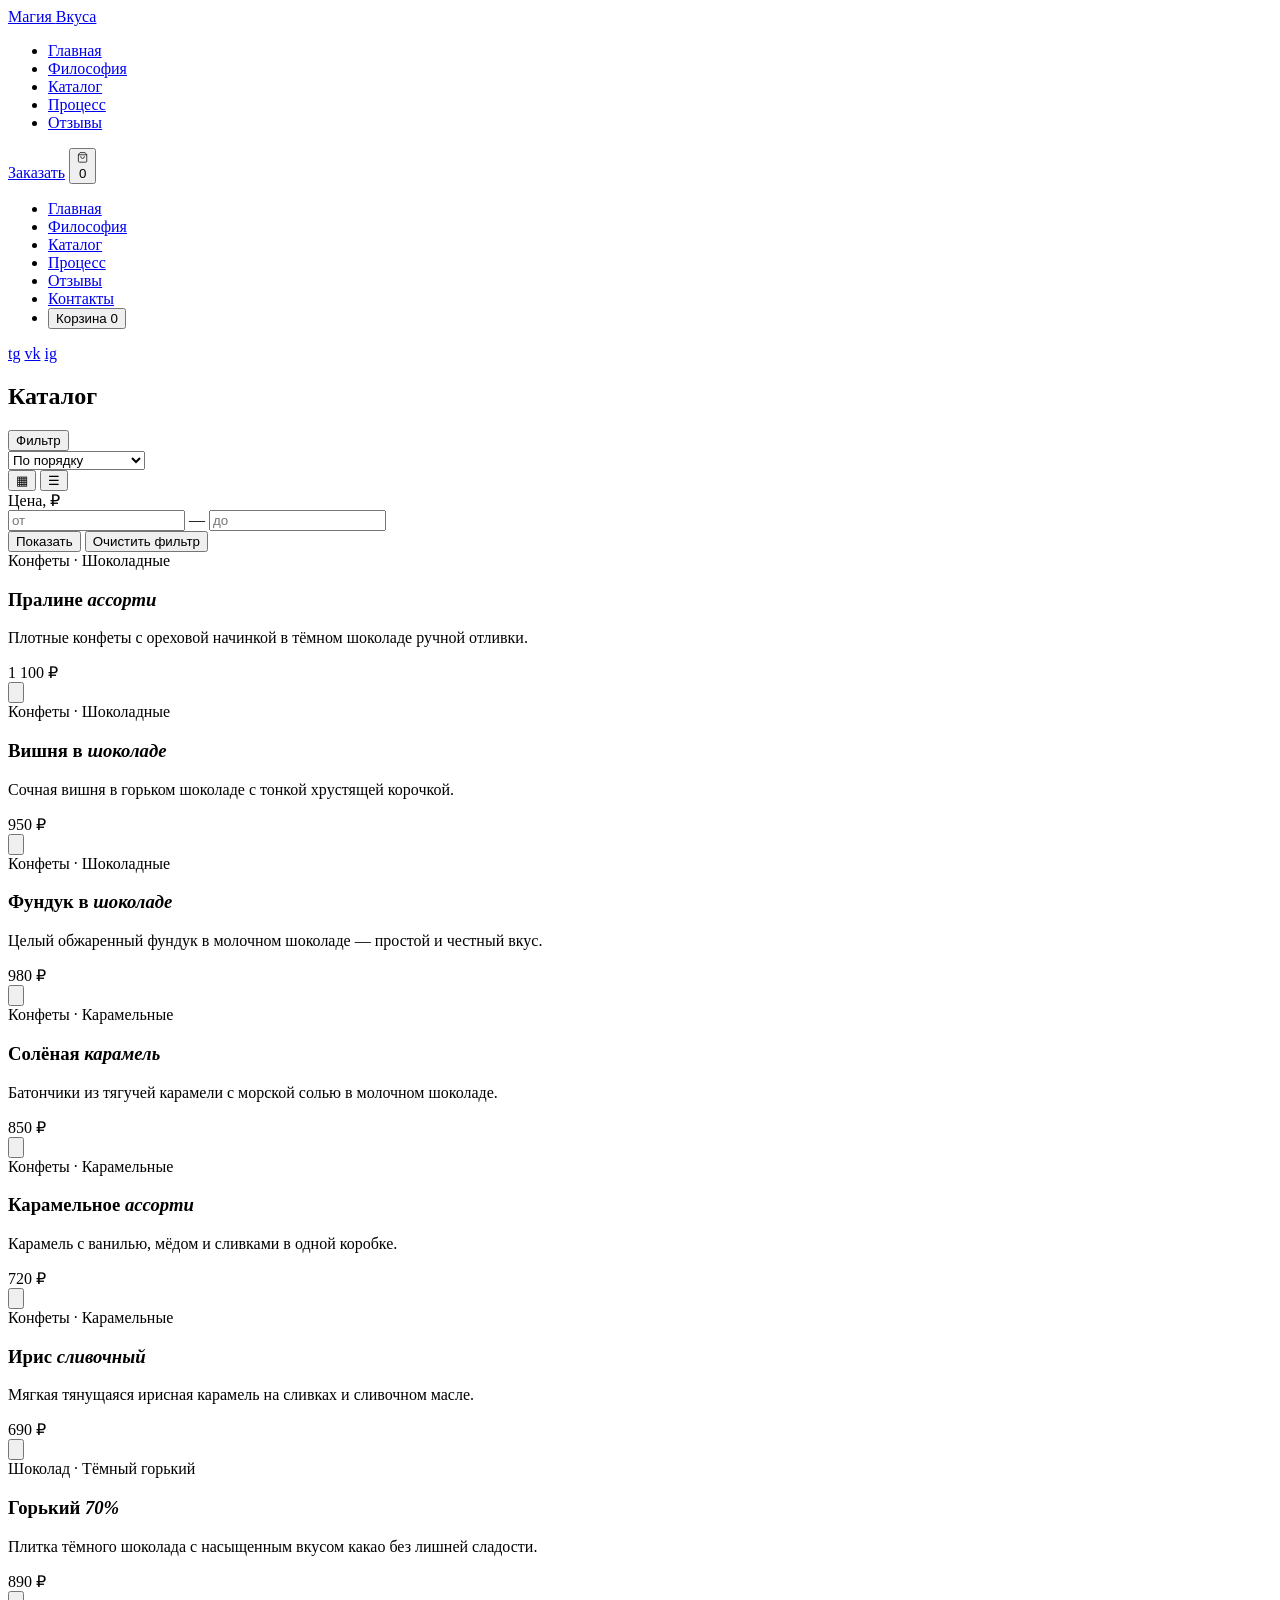
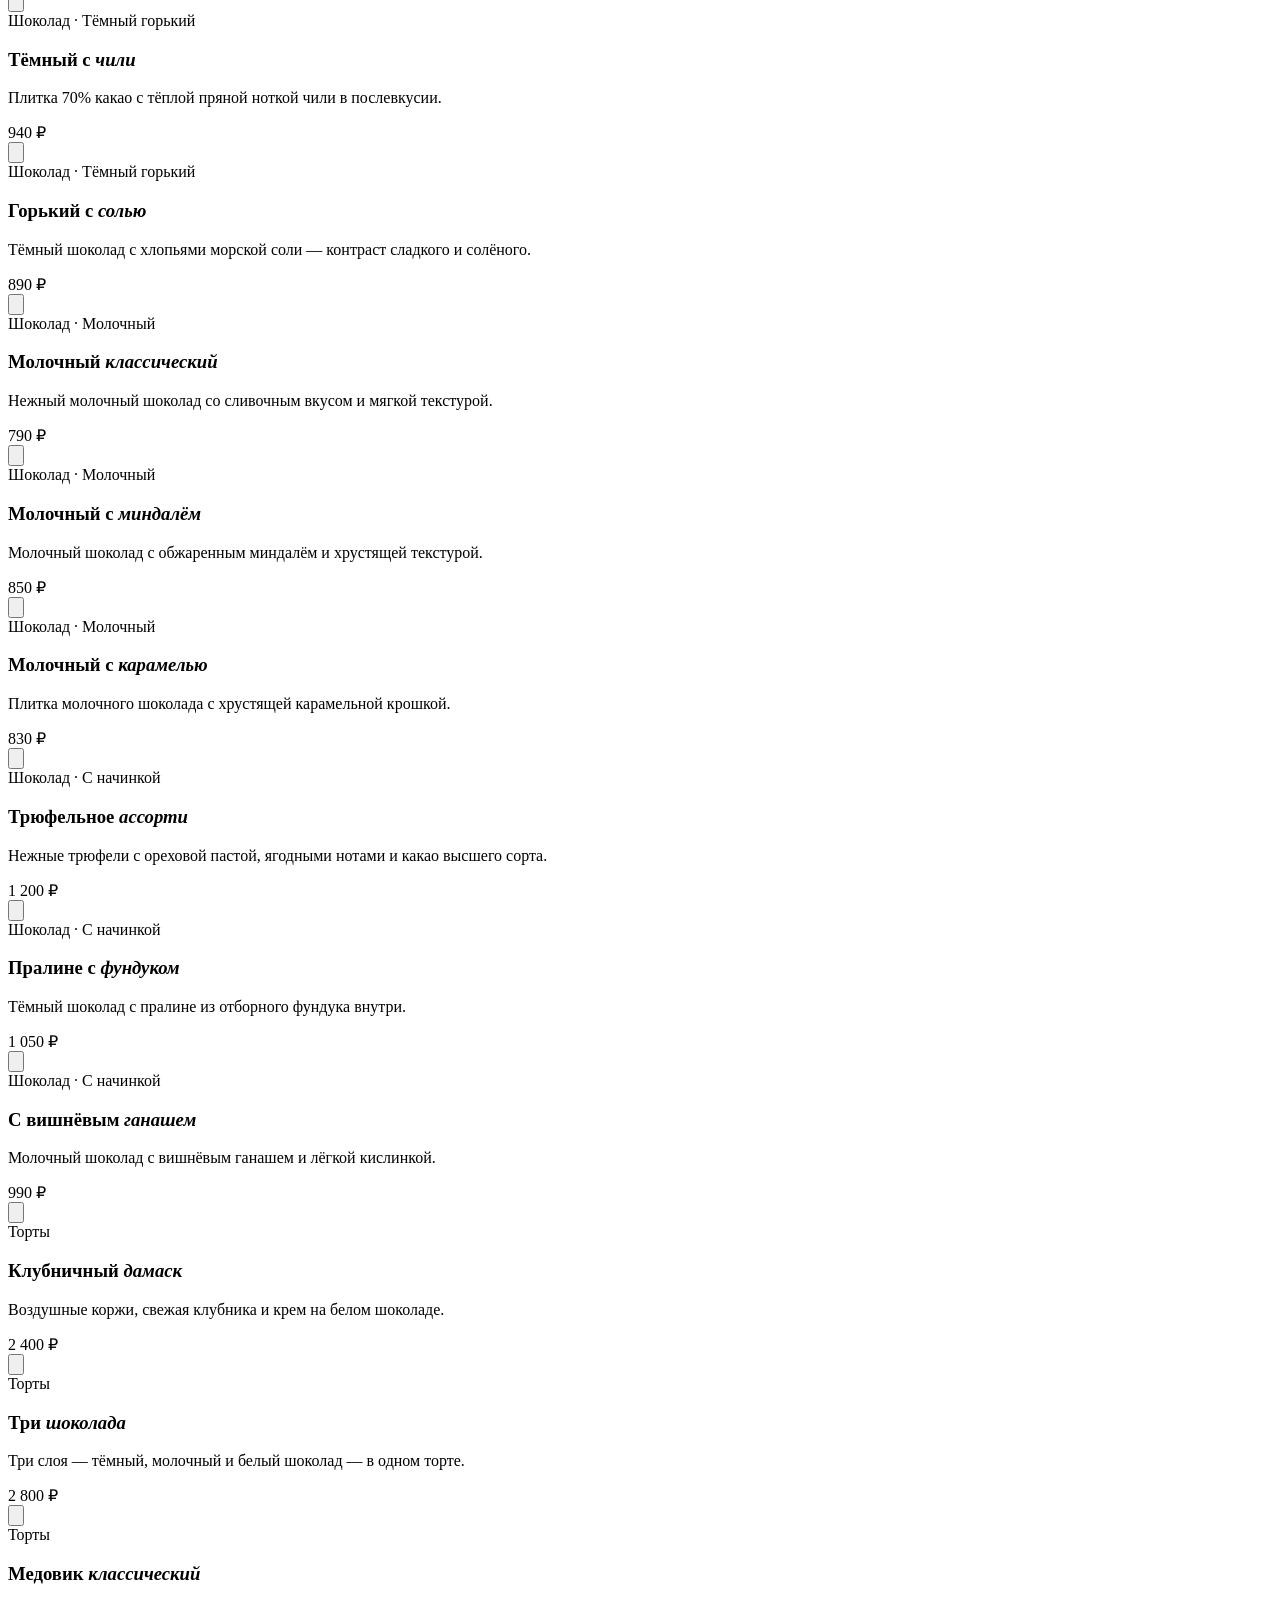
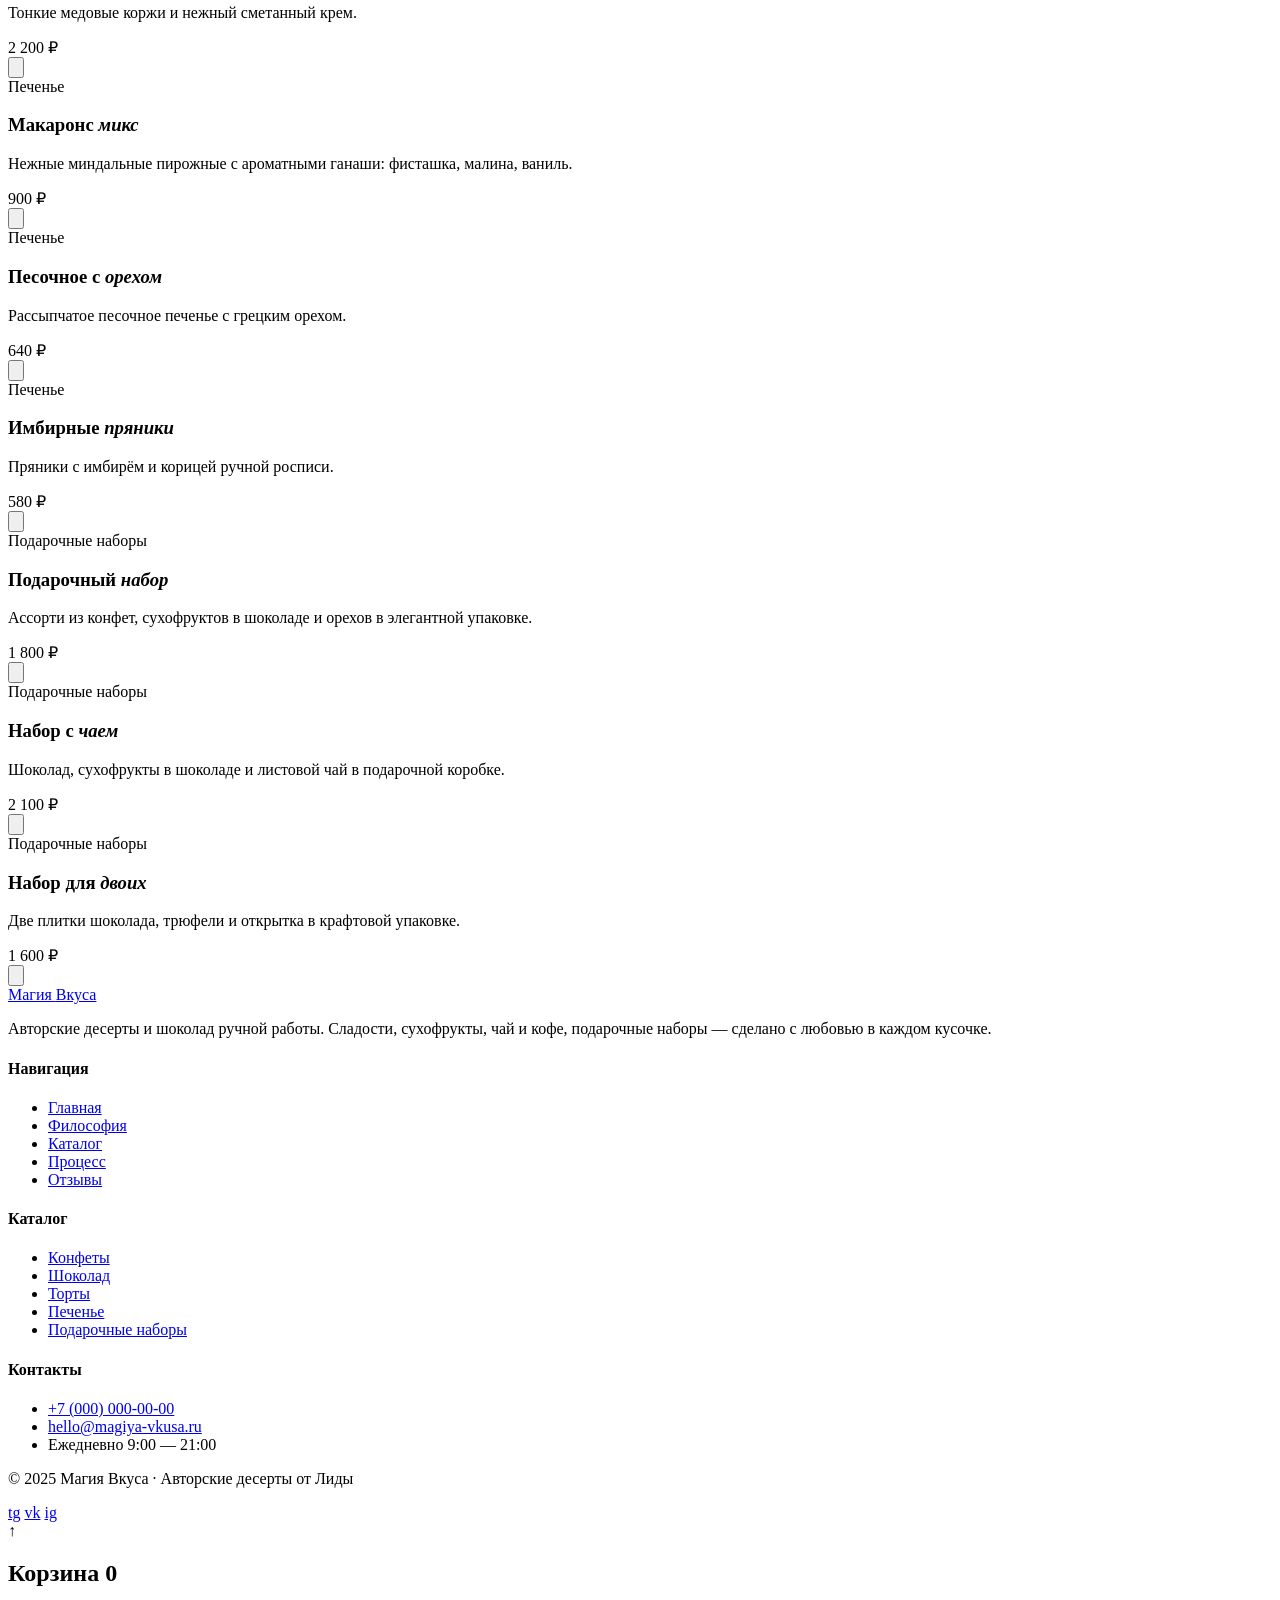
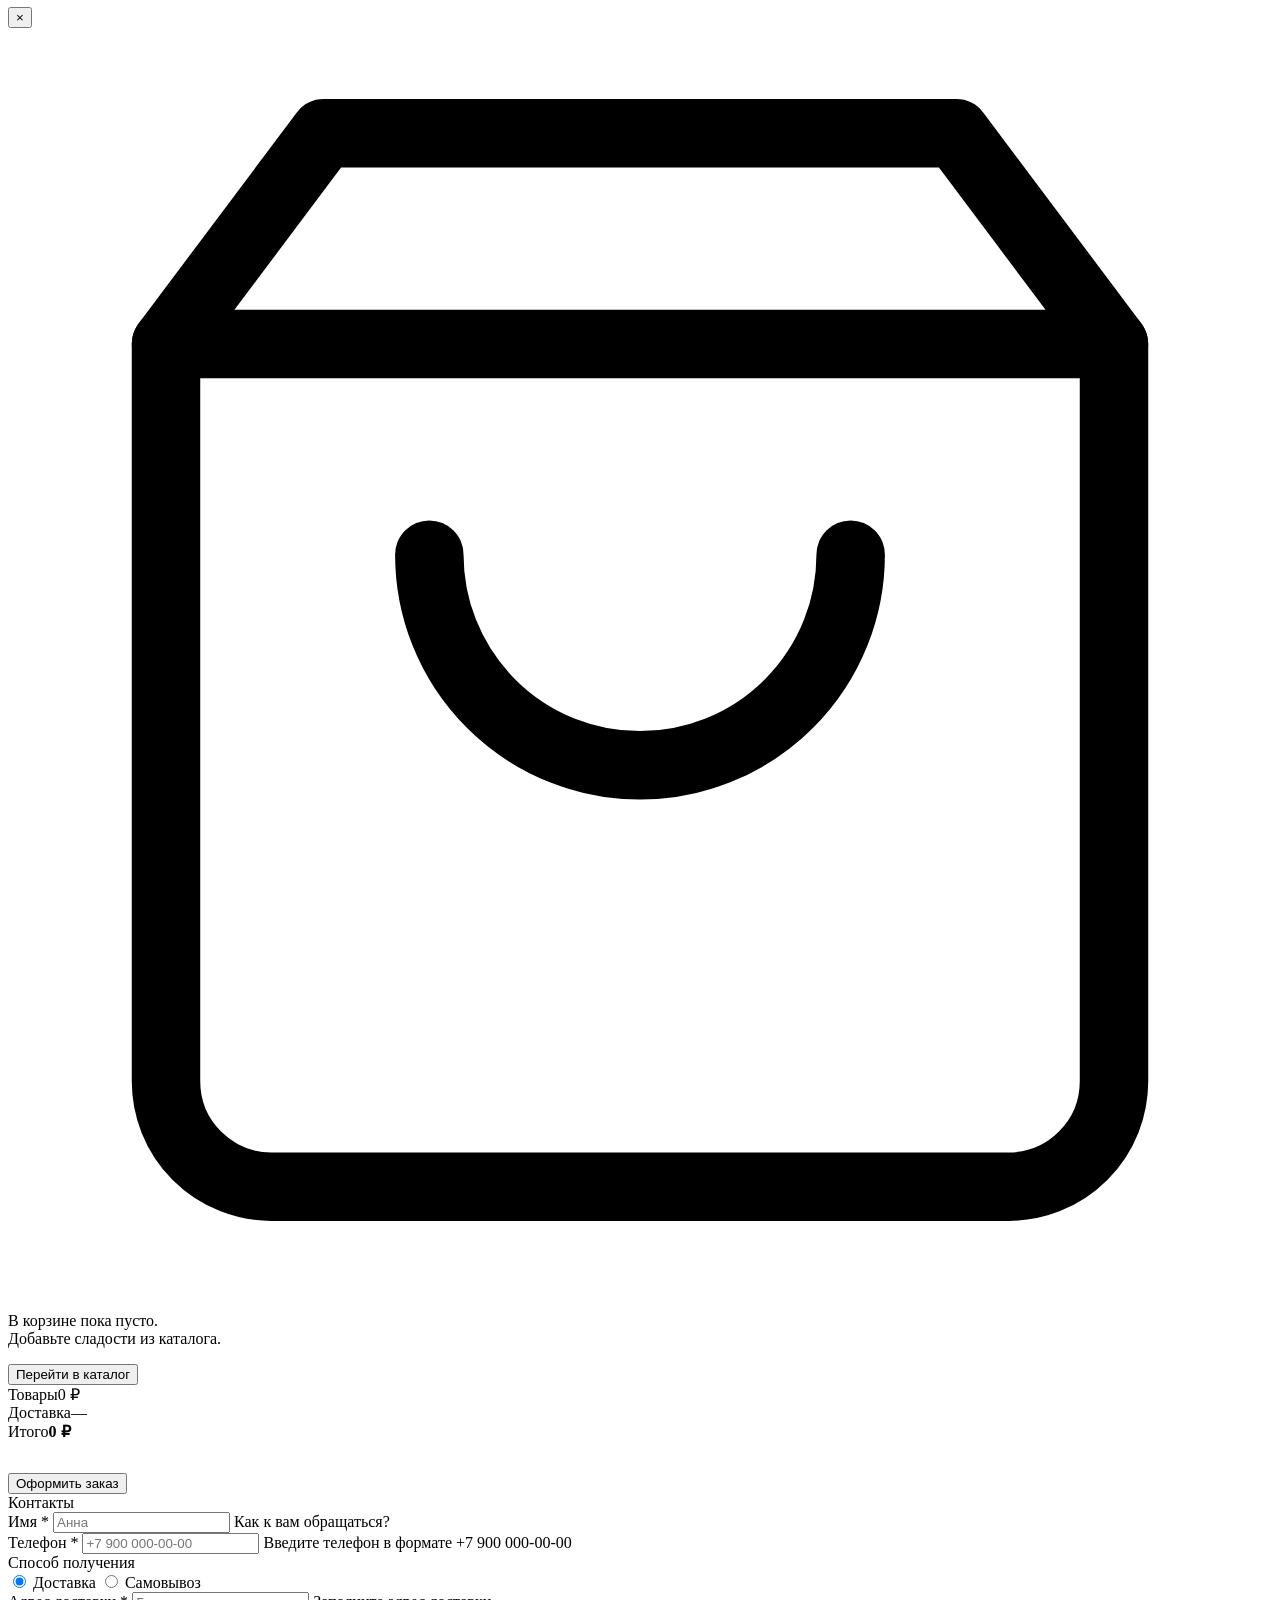
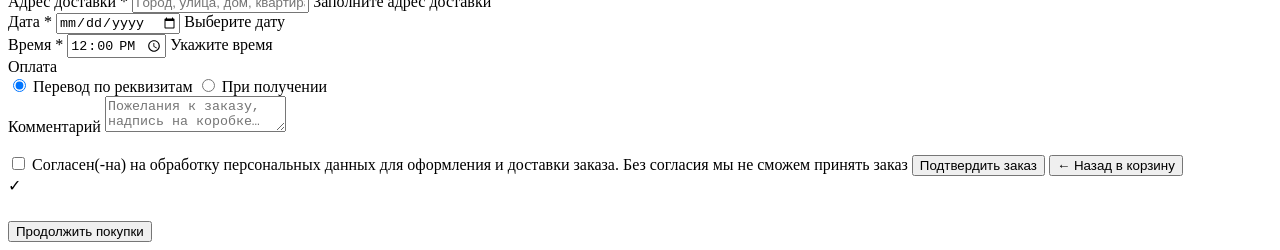
==== catalog.html @ 0a9c7140 "Add files via upload" ====
<!DOCTYPE html>
<html lang="ru">
<head>
    <meta charset="UTF-8">
    <meta name="viewport" content="width=device-width, initial-scale=1.0, maximum-scale=5.0">
    <meta name="theme-color" content="#1a0f0a">
    <meta name="description" content="Каталог Магии Вкуса: конфеты, шоколад ручной работы, торты, печенье и подарочные наборы. Доставка и самовывоз.">
    <title>Каталог — Магия Вкуса</title>
    <link rel="preconnect" href="https://fonts.googleapis.com">
    <link rel="preconnect" href="https://fonts.gstatic.com" crossorigin>
    <link href="https://fonts.googleapis.com/css2?family=Cormorant+Garamond:ital,wght@0,300;0,400;0,500;0,600;0,700;1,300;1,400&family=Inter:wght@300;400;500;600;700&family=Italiana&display=swap" rel="stylesheet">
    <link rel="stylesheet" href="assets/css/style.css">
</head>
<body>

    <!-- ============ SCROLL PROGRESS ============ -->
    <div class="scroll-progress" id="scrollProgress"></div>

    <!-- ============ NAVIGATION ============ -->
    <nav id="nav">
        <a href="index.html" class="logo">Магия <span>Вкуса</span></a>
        <ul class="nav-links">
            <li><a href="index.html">Главная</a></li>
            <li><a href="index.html#philosophy">Философия</a></li>
            <li><a href="catalog.html" class="active">Каталог</a></li>
            <li><a href="index.html#process">Процесс</a></li>
            <li><a href="index.html#testimonials">Отзывы</a></li>
        </ul>
        <a href="index.html#contacts" class="nav-cta">Заказать</a>
        <button type="button" class="nav-cart" id="navCart" aria-label="Корзина">
            <svg viewBox="0 0 24 24" fill="none" stroke="currentColor" stroke-width="1.6" stroke-linecap="round" stroke-linejoin="round" aria-hidden="true"><path d="M6 2 3 6v14a2 2 0 0 0 2 2h14a2 2 0 0 0 2-2V6l-3-4z"/><path d="M3 6h18"/><path d="M16 10a4 4 0 0 1-8 0"/></svg>
            <span class="nav-cart-count" id="navCartCount" aria-hidden="true">0</span>
        </button>
        <div class="burger" id="burger" aria-label="Меню">
            <span></span>
            <span></span>
            <span></span>
        </div>
    </nav>

    <!-- ============ MOBILE MENU ============ -->
    <div class="mobile-menu" id="mobileMenu">
        <ul class="mobile-menu-links">
            <li><a href="index.html">Главная</a></li>
            <li><a href="index.html#philosophy">Философия</a></li>
            <li><a href="catalog.html">Каталог</a></li>
            <li><a href="index.html#process">Процесс</a></li>
            <li><a href="index.html#testimonials">Отзывы</a></li>
            <li><a href="index.html#contacts">Контакты</a></li>
            <li><button type="button" class="mobile-menu-cart" id="mobileCart">Корзина <span id="mobileCartCount">0</span></button></li>
        </ul>
        <div class="mobile-menu-social">
            <a href="#" aria-label="Telegram">tg</a>
            <a href="#" aria-label="VK">vk</a>
            <a href="#" aria-label="Instagram">ig</a>
        </div>
    </div>
    <div class="mobile-menu-overlay" id="mobileMenuOverlay"></div>

    <!-- ============ СТРАНИЦА КАТАЛОГА ============ -->
    <section class="collection collection-page" id="collection">
        <div class="catalog-page-head reveal">
            <div class="catalog-crumbs" id="catalogCrumbs" role="navigation" aria-label="Навигация по каталогу"></div>
            <h1 class="catalog-page-title" id="catalogTitle">Каталог</h1>
            <p class="catalog-page-count" id="catalogHint"></p>
        </div>

        <!-- Разделы и подразделы каталога: плитки со фото и количеством товаров -->
        <div class="catalog-board reveal" id="catalogBoard">
            <div class="catalog-tiles" id="catalogTiles"></div>
        </div>

        <!-- Панель каталога: фильтр, сортировка, вид -->
        <div class="catalog-toolbar reveal">
            <div class="catalog-toolbar-left">
                <button type="button" class="catalog-tool" id="filterToggle" aria-expanded="false" aria-controls="catalogFilters">
                    Фильтр <span class="catalog-tool-count" id="filterCount" hidden>0</span>
                </button>
                <div class="catalog-select-wrap">
                    <select class="catalog-select" id="sortSelect" aria-label="Сортировка">
                        <option value="default">По порядку</option>
                        <option value="price-asc">Сначала дешёвые</option>
                        <option value="price-desc">Сначала дорогие</option>
                        <option value="name-asc">По названию А–Я</option>
                        <option value="name-desc">По названию Я–А</option>
                    </select>
                </div>
            </div>
            <div class="catalog-toolbar-right">
                <div class="catalog-views" role="group" aria-label="Вид каталога">
                    <button type="button" class="catalog-view is-active" data-view="grid" aria-label="Показать плиткой" aria-pressed="true">▦</button>
                    <button type="button" class="catalog-view" data-view="list" aria-label="Показать списком" aria-pressed="false">☰</button>
                </div>
            </div>
        </div>

        <!-- Фильтры -->
        <div class="catalog-filters" id="catalogFilters">
            <div class="catalog-filters-row">
                <div class="catalog-filter-group">
                    <span class="catalog-filter-title">Цена, ₽</span>
                    <div class="catalog-price">
                        <input type="number" id="priceMin" min="0" step="10" placeholder="от" inputmode="numeric" aria-label="Цена от">
                        <span>—</span>
                        <input type="number" id="priceMax" min="0" step="10" placeholder="до" inputmode="numeric" aria-label="Цена до">
                    </div>
                </div>
            </div>
            <div class="catalog-filter-actions">
                <button type="button" class="catalog-btn" id="filterApply">Показать</button>
                <button type="button" class="catalog-btn ghost" id="filterReset">Очистить фильтр</button>
            </div>
        </div>

        <div class="collection-grid" id="catalogGrid">
            <!-- ===== Раздел: Конфеты · Подраздел: Шоколадные ===== -->
            <article class="dessert-card reveal" data-section="candy" data-subsection="candy-chocolate">
                <div class="dessert-image" style="--card-img:url('https://images.unsplash.com/photo-1548907040-4baa42d10919?w=900&q=90')"></div>
                <div class="dessert-overlay"></div>
                <div class="dessert-content">
                    <div class="dessert-category">Конфеты · Шоколадные</div>
                    <h3 class="dessert-name">Пралине <em>ассорти</em></h3>
                    <p class="dessert-desc">Плотные конфеты с ореховой начинкой в тёмном шоколаде ручной отливки.</p>
                    <div class="dessert-meta">
                        <div class="dessert-price">1 100 ₽</div>
                        <button type="button" class="dessert-arrow" data-add-to-cart aria-label="Добавить в корзину"><svg viewBox="0 0 24 24" fill="none" stroke="currentColor" stroke-width="1.6" stroke-linecap="round" stroke-linejoin="round" aria-hidden="true"><path d="M6 2 3 6v14a2 2 0 0 0 2 2h14a2 2 0 0 0 2-2V6l-3-4z"/><path d="M3 6h18"/><path d="M16 10a4 4 0 0 1-8 0"/></svg></button>
                    </div>
                </div>
            </article>

            <article class="dessert-card reveal" data-section="candy" data-subsection="candy-chocolate">
                <div class="dessert-image" style="--card-img:url('https://images.unsplash.com/photo-1606890737304-57a1ca8a5b62?w=900&q=90')"></div>
                <div class="dessert-overlay"></div>
                <div class="dessert-content">
                    <div class="dessert-category">Конфеты · Шоколадные</div>
                    <h3 class="dessert-name">Вишня в <em>шоколаде</em></h3>
                    <p class="dessert-desc">Сочная вишня в горьком шоколаде с тонкой хрустящей корочкой.</p>
                    <div class="dessert-meta">
                        <div class="dessert-price">950 ₽</div>
                        <button type="button" class="dessert-arrow" data-add-to-cart aria-label="Добавить в корзину"><svg viewBox="0 0 24 24" fill="none" stroke="currentColor" stroke-width="1.6" stroke-linecap="round" stroke-linejoin="round" aria-hidden="true"><path d="M6 2 3 6v14a2 2 0 0 0 2 2h14a2 2 0 0 0 2-2V6l-3-4z"/><path d="M3 6h18"/><path d="M16 10a4 4 0 0 1-8 0"/></svg></button>
                    </div>
                </div>
            </article>

            <article class="dessert-card reveal" data-section="candy" data-subsection="candy-chocolate">
                <div class="dessert-image" style="--card-img:url('https://images.unsplash.com/photo-1511381939415-e44015466834?w=900&q=90')"></div>
                <div class="dessert-overlay"></div>
                <div class="dessert-content">
                    <div class="dessert-category">Конфеты · Шоколадные</div>
                    <h3 class="dessert-name">Фундук в <em>шоколаде</em></h3>
                    <p class="dessert-desc">Целый обжаренный фундук в молочном шоколаде — простой и честный вкус.</p>
                    <div class="dessert-meta">
                        <div class="dessert-price">980 ₽</div>
                        <button type="button" class="dessert-arrow" data-add-to-cart aria-label="Добавить в корзину"><svg viewBox="0 0 24 24" fill="none" stroke="currentColor" stroke-width="1.6" stroke-linecap="round" stroke-linejoin="round" aria-hidden="true"><path d="M6 2 3 6v14a2 2 0 0 0 2 2h14a2 2 0 0 0 2-2V6l-3-4z"/><path d="M3 6h18"/><path d="M16 10a4 4 0 0 1-8 0"/></svg></button>
                    </div>
                </div>
            </article>

            <!-- ===== Раздел: Конфеты · Подраздел: Карамельные ===== -->
            <article class="dessert-card reveal" data-section="candy" data-subsection="candy-caramel">
                <div class="dessert-image" style="--card-img:url('https://images.unsplash.com/photo-1551024506-0bccd828d307?w=900&q=90')"></div>
                <div class="dessert-overlay"></div>
                <div class="dessert-content">
                    <div class="dessert-category">Конфеты · Карамельные</div>
                    <h3 class="dessert-name">Солёная <em>карамель</em></h3>
                    <p class="dessert-desc">Батончики из тягучей карамели с морской солью в молочном шоколаде.</p>
                    <div class="dessert-meta">
                        <div class="dessert-price">850 ₽</div>
                        <button type="button" class="dessert-arrow" data-add-to-cart aria-label="Добавить в корзину"><svg viewBox="0 0 24 24" fill="none" stroke="currentColor" stroke-width="1.6" stroke-linecap="round" stroke-linejoin="round" aria-hidden="true"><path d="M6 2 3 6v14a2 2 0 0 0 2 2h14a2 2 0 0 0 2-2V6l-3-4z"/><path d="M3 6h18"/><path d="M16 10a4 4 0 0 1-8 0"/></svg></button>
                    </div>
                </div>
            </article>

            <article class="dessert-card reveal" data-section="candy" data-subsection="candy-caramel">
                <div class="dessert-image" style="--card-img:url('https://images.unsplash.com/photo-1548907040-4baa42d10919?w=900&q=90')"></div>
                <div class="dessert-overlay"></div>
                <div class="dessert-content">
                    <div class="dessert-category">Конфеты · Карамельные</div>
                    <h3 class="dessert-name">Карамельное <em>ассорти</em></h3>
                    <p class="dessert-desc">Карамель с ванилью, мёдом и сливками в одной коробке.</p>
                    <div class="dessert-meta">
                        <div class="dessert-price">720 ₽</div>
                        <button type="button" class="dessert-arrow" data-add-to-cart aria-label="Добавить в корзину"><svg viewBox="0 0 24 24" fill="none" stroke="currentColor" stroke-width="1.6" stroke-linecap="round" stroke-linejoin="round" aria-hidden="true"><path d="M6 2 3 6v14a2 2 0 0 0 2 2h14a2 2 0 0 0 2-2V6l-3-4z"/><path d="M3 6h18"/><path d="M16 10a4 4 0 0 1-8 0"/></svg></button>
                    </div>
                </div>
            </article>

            <article class="dessert-card reveal" data-section="candy" data-subsection="candy-caramel">
                <div class="dessert-image" style="--card-img:url('https://images.unsplash.com/photo-1488477181946-6428a0291777?w=900&q=90')"></div>
                <div class="dessert-overlay"></div>
                <div class="dessert-content">
                    <div class="dessert-category">Конфеты · Карамельные</div>
                    <h3 class="dessert-name">Ирис <em>сливочный</em></h3>
                    <p class="dessert-desc">Мягкая тянущаяся ирисная карамель на сливках и сливочном масле.</p>
                    <div class="dessert-meta">
                        <div class="dessert-price">690 ₽</div>
                        <button type="button" class="dessert-arrow" data-add-to-cart aria-label="Добавить в корзину"><svg viewBox="0 0 24 24" fill="none" stroke="currentColor" stroke-width="1.6" stroke-linecap="round" stroke-linejoin="round" aria-hidden="true"><path d="M6 2 3 6v14a2 2 0 0 0 2 2h14a2 2 0 0 0 2-2V6l-3-4z"/><path d="M3 6h18"/><path d="M16 10a4 4 0 0 1-8 0"/></svg></button>
                    </div>
                </div>
            </article>

            <!-- ===== Раздел: Шоколад · Подраздел: Тёмный горький ===== -->
            <article class="dessert-card reveal" data-section="chocolate" data-subsection="chocolate-dark">
                <div class="dessert-image" style="--card-img:url('https://images.unsplash.com/photo-1511381939415-e44015466834?w=900&q=90')"></div>
                <div class="dessert-overlay"></div>
                <div class="dessert-content">
                    <div class="dessert-category">Шоколад · Тёмный горький</div>
                    <h3 class="dessert-name">Горький <em>70%</em></h3>
                    <p class="dessert-desc">Плитка тёмного шоколада с насыщенным вкусом какао без лишней сладости.</p>
                    <div class="dessert-meta">
                        <div class="dessert-price">890 ₽</div>
                        <button type="button" class="dessert-arrow" data-add-to-cart aria-label="Добавить в корзину"><svg viewBox="0 0 24 24" fill="none" stroke="currentColor" stroke-width="1.6" stroke-linecap="round" stroke-linejoin="round" aria-hidden="true"><path d="M6 2 3 6v14a2 2 0 0 0 2 2h14a2 2 0 0 0 2-2V6l-3-4z"/><path d="M3 6h18"/><path d="M16 10a4 4 0 0 1-8 0"/></svg></button>
                    </div>
                </div>
            </article>

            <article class="dessert-card reveal" data-section="chocolate" data-subsection="chocolate-dark">
                <div class="dessert-image" style="--card-img:url('https://images.unsplash.com/photo-1541783245831-57d6fb0926d3?w=900&q=90')"></div>
                <div class="dessert-overlay"></div>
                <div class="dessert-content">
                    <div class="dessert-category">Шоколад · Тёмный горький</div>
                    <h3 class="dessert-name">Тёмный с <em>чили</em></h3>
                    <p class="dessert-desc">Плитка 70% какао с тёплой пряной ноткой чили в послевкусии.</p>
                    <div class="dessert-meta">
                        <div class="dessert-price">940 ₽</div>
                        <button type="button" class="dessert-arrow" data-add-to-cart aria-label="Добавить в корзину"><svg viewBox="0 0 24 24" fill="none" stroke="currentColor" stroke-width="1.6" stroke-linecap="round" stroke-linejoin="round" aria-hidden="true"><path d="M6 2 3 6v14a2 2 0 0 0 2 2h14a2 2 0 0 0 2-2V6l-3-4z"/><path d="M3 6h18"/><path d="M16 10a4 4 0 0 1-8 0"/></svg></button>
                    </div>
                </div>
            </article>

            <article class="dessert-card reveal" data-section="chocolate" data-subsection="chocolate-dark">
                <div class="dessert-image" style="--card-img:url('https://images.unsplash.com/photo-1586985289906-406988974504?w=900&q=90')"></div>
                <div class="dessert-overlay"></div>
                <div class="dessert-content">
                    <div class="dessert-category">Шоколад · Тёмный горький</div>
                    <h3 class="dessert-name">Горький с <em>солью</em></h3>
                    <p class="dessert-desc">Тёмный шоколад с хлопьями морской соли — контраст сладкого и солёного.</p>
                    <div class="dessert-meta">
                        <div class="dessert-price">890 ₽</div>
                        <button type="button" class="dessert-arrow" data-add-to-cart aria-label="Добавить в корзину"><svg viewBox="0 0 24 24" fill="none" stroke="currentColor" stroke-width="1.6" stroke-linecap="round" stroke-linejoin="round" aria-hidden="true"><path d="M6 2 3 6v14a2 2 0 0 0 2 2h14a2 2 0 0 0 2-2V6l-3-4z"/><path d="M3 6h18"/><path d="M16 10a4 4 0 0 1-8 0"/></svg></button>
                    </div>
                </div>
            </article>

            <!-- ===== Раздел: Шоколад · Подраздел: Молочный ===== -->
            <article class="dessert-card reveal" data-section="chocolate" data-subsection="chocolate-milk">
                <div class="dessert-image" style="--card-img:url('https://images.unsplash.com/photo-1488477181946-6428a0291777?w=900&q=90')"></div>
                <div class="dessert-overlay"></div>
                <div class="dessert-content">
                    <div class="dessert-category">Шоколад · Молочный</div>
                    <h3 class="dessert-name">Молочный <em>классический</em></h3>
                    <p class="dessert-desc">Нежный молочный шоколад со сливочным вкусом и мягкой текстурой.</p>
                    <div class="dessert-meta">
                        <div class="dessert-price">790 ₽</div>
                        <button type="button" class="dessert-arrow" data-add-to-cart aria-label="Добавить в корзину"><svg viewBox="0 0 24 24" fill="none" stroke="currentColor" stroke-width="1.6" stroke-linecap="round" stroke-linejoin="round" aria-hidden="true"><path d="M6 2 3 6v14a2 2 0 0 0 2 2h14a2 2 0 0 0 2-2V6l-3-4z"/><path d="M3 6h18"/><path d="M16 10a4 4 0 0 1-8 0"/></svg></button>
                    </div>
                </div>
            </article>

            <article class="dessert-card reveal" data-section="chocolate" data-subsection="chocolate-milk">
                <div class="dessert-image" style="--card-img:url('https://images.unsplash.com/photo-1548907040-4baa42d10919?w=900&q=90')"></div>
                <div class="dessert-overlay"></div>
                <div class="dessert-content">
                    <div class="dessert-category">Шоколад · Молочный</div>
                    <h3 class="dessert-name">Молочный с <em>миндалём</em></h3>
                    <p class="dessert-desc">Молочный шоколад с обжаренным миндалём и хрустящей текстурой.</p>
                    <div class="dessert-meta">
                        <div class="dessert-price">850 ₽</div>
                        <button type="button" class="dessert-arrow" data-add-to-cart aria-label="Добавить в корзину"><svg viewBox="0 0 24 24" fill="none" stroke="currentColor" stroke-width="1.6" stroke-linecap="round" stroke-linejoin="round" aria-hidden="true"><path d="M6 2 3 6v14a2 2 0 0 0 2 2h14a2 2 0 0 0 2-2V6l-3-4z"/><path d="M3 6h18"/><path d="M16 10a4 4 0 0 1-8 0"/></svg></button>
                    </div>
                </div>
            </article>

            <article class="dessert-card reveal" data-section="chocolate" data-subsection="chocolate-milk">
                <div class="dessert-image" style="--card-img:url('https://images.unsplash.com/photo-1551024506-0bccd828d307?w=900&q=90')"></div>
                <div class="dessert-overlay"></div>
                <div class="dessert-content">
                    <div class="dessert-category">Шоколад · Молочный</div>
                    <h3 class="dessert-name">Молочный с <em>карамелью</em></h3>
                    <p class="dessert-desc">Плитка молочного шоколада с хрустящей карамельной крошкой.</p>
                    <div class="dessert-meta">
                        <div class="dessert-price">830 ₽</div>
                        <button type="button" class="dessert-arrow" data-add-to-cart aria-label="Добавить в корзину"><svg viewBox="0 0 24 24" fill="none" stroke="currentColor" stroke-width="1.6" stroke-linecap="round" stroke-linejoin="round" aria-hidden="true"><path d="M6 2 3 6v14a2 2 0 0 0 2 2h14a2 2 0 0 0 2-2V6l-3-4z"/><path d="M3 6h18"/><path d="M16 10a4 4 0 0 1-8 0"/></svg></button>
                    </div>
                </div>
            </article>

            <!-- ===== Раздел: Шоколад · Подраздел: С начинкой ===== -->
            <article class="dessert-card reveal" data-section="chocolate" data-subsection="chocolate-filled">
                <div class="dessert-image" style="--card-img:url('https://images.unsplash.com/photo-1541783245831-57d6fb0926d3?w=900&q=90')"></div>
                <div class="dessert-overlay"></div>
                <div class="dessert-content">
                    <div class="dessert-category">Шоколад · С начинкой</div>
                    <h3 class="dessert-name">Трюфельное <em>ассорти</em></h3>
                    <p class="dessert-desc">Нежные трюфели с ореховой пастой, ягодными нотами и какао высшего сорта.</p>
                    <div class="dessert-meta">
                        <div class="dessert-price">1 200 ₽</div>
                        <button type="button" class="dessert-arrow" data-add-to-cart aria-label="Добавить в корзину"><svg viewBox="0 0 24 24" fill="none" stroke="currentColor" stroke-width="1.6" stroke-linecap="round" stroke-linejoin="round" aria-hidden="true"><path d="M6 2 3 6v14a2 2 0 0 0 2 2h14a2 2 0 0 0 2-2V6l-3-4z"/><path d="M3 6h18"/><path d="M16 10a4 4 0 0 1-8 0"/></svg></button>
                    </div>
                </div>
            </article>

            <article class="dessert-card reveal" data-section="chocolate" data-subsection="chocolate-filled">
                <div class="dessert-image" style="--card-img:url('https://images.unsplash.com/photo-1548907040-4baa42d10919?w=900&q=90')"></div>
                <div class="dessert-overlay"></div>
                <div class="dessert-content">
                    <div class="dessert-category">Шоколад · С начинкой</div>
                    <h3 class="dessert-name">Пралине с <em>фундуком</em></h3>
                    <p class="dessert-desc">Тёмный шоколад с пралине из отборного фундука внутри.</p>
                    <div class="dessert-meta">
                        <div class="dessert-price">1 050 ₽</div>
                        <button type="button" class="dessert-arrow" data-add-to-cart aria-label="Добавить в корзину"><svg viewBox="0 0 24 24" fill="none" stroke="currentColor" stroke-width="1.6" stroke-linecap="round" stroke-linejoin="round" aria-hidden="true"><path d="M6 2 3 6v14a2 2 0 0 0 2 2h14a2 2 0 0 0 2-2V6l-3-4z"/><path d="M3 6h18"/><path d="M16 10a4 4 0 0 1-8 0"/></svg></button>
                    </div>
                </div>
            </article>

            <article class="dessert-card reveal" data-section="chocolate" data-subsection="chocolate-filled">
                <div class="dessert-image" style="--card-img:url('https://images.unsplash.com/photo-1606890737304-57a1ca8a5b62?w=900&q=90')"></div>
                <div class="dessert-overlay"></div>
                <div class="dessert-content">
                    <div class="dessert-category">Шоколад · С начинкой</div>
                    <h3 class="dessert-name">С вишнёвым <em>ганашем</em></h3>
                    <p class="dessert-desc">Молочный шоколад с вишнёвым ганашем и лёгкой кислинкой.</p>
                    <div class="dessert-meta">
                        <div class="dessert-price">990 ₽</div>
                        <button type="button" class="dessert-arrow" data-add-to-cart aria-label="Добавить в корзину"><svg viewBox="0 0 24 24" fill="none" stroke="currentColor" stroke-width="1.6" stroke-linecap="round" stroke-linejoin="round" aria-hidden="true"><path d="M6 2 3 6v14a2 2 0 0 0 2 2h14a2 2 0 0 0 2-2V6l-3-4z"/><path d="M3 6h18"/><path d="M16 10a4 4 0 0 1-8 0"/></svg></button>
                    </div>
                </div>
            </article>

            <!-- ===== Раздел: Торты ===== -->
            <article class="dessert-card reveal" data-section="cakes" data-subsection="">
                <div class="dessert-image" style="--card-img:url('https://images.unsplash.com/photo-1464349095431-e9a21285b5f3?w=900&q=90')"></div>
                <div class="dessert-overlay"></div>
                <div class="dessert-content">
                    <div class="dessert-category">Торты</div>
                    <h3 class="dessert-name">Клубничный <em>дамаск</em></h3>
                    <p class="dessert-desc">Воздушные коржи, свежая клубника и крем на белом шоколаде.</p>
                    <div class="dessert-meta">
                        <div class="dessert-price">2 400 ₽</div>
                        <button type="button" class="dessert-arrow" data-add-to-cart aria-label="Добавить в корзину"><svg viewBox="0 0 24 24" fill="none" stroke="currentColor" stroke-width="1.6" stroke-linecap="round" stroke-linejoin="round" aria-hidden="true"><path d="M6 2 3 6v14a2 2 0 0 0 2 2h14a2 2 0 0 0 2-2V6l-3-4z"/><path d="M3 6h18"/><path d="M16 10a4 4 0 0 1-8 0"/></svg></button>
                    </div>
                </div>
            </article>

            <article class="dessert-card reveal" data-section="cakes" data-subsection="">
                <div class="dessert-image" style="--card-img:url('https://images.unsplash.com/photo-1586985289906-406988974504?w=900&q=90')"></div>
                <div class="dessert-overlay"></div>
                <div class="dessert-content">
                    <div class="dessert-category">Торты</div>
                    <h3 class="dessert-name">Три <em>шоколада</em></h3>
                    <p class="dessert-desc">Три слоя — тёмный, молочный и белый шоколад — в одном торте.</p>
                    <div class="dessert-meta">
                        <div class="dessert-price">2 800 ₽</div>
                        <button type="button" class="dessert-arrow" data-add-to-cart aria-label="Добавить в корзину"><svg viewBox="0 0 24 24" fill="none" stroke="currentColor" stroke-width="1.6" stroke-linecap="round" stroke-linejoin="round" aria-hidden="true"><path d="M6 2 3 6v14a2 2 0 0 0 2 2h14a2 2 0 0 0 2-2V6l-3-4z"/><path d="M3 6h18"/><path d="M16 10a4 4 0 0 1-8 0"/></svg></button>
                    </div>
                </div>
            </article>

            <article class="dessert-card reveal" data-section="cakes" data-subsection="">
                <div class="dessert-image" style="--card-img:url('https://images.unsplash.com/photo-1571115177098-24ec42ed204d?w=900&q=90')"></div>
                <div class="dessert-overlay"></div>
                <div class="dessert-content">
                    <div class="dessert-category">Торты</div>
                    <h3 class="dessert-name">Медовик <em>классический</em></h3>
                    <p class="dessert-desc">Тонкие медовые коржи и нежный сметанный крем.</p>
                    <div class="dessert-meta">
                        <div class="dessert-price">2 200 ₽</div>
                        <button type="button" class="dessert-arrow" data-add-to-cart aria-label="Добавить в корзину"><svg viewBox="0 0 24 24" fill="none" stroke="currentColor" stroke-width="1.6" stroke-linecap="round" stroke-linejoin="round" aria-hidden="true"><path d="M6 2 3 6v14a2 2 0 0 0 2 2h14a2 2 0 0 0 2-2V6l-3-4z"/><path d="M3 6h18"/><path d="M16 10a4 4 0 0 1-8 0"/></svg></button>
                    </div>
                </div>
            </article>

            <!-- ===== Раздел: Печенье ===== -->
            <article class="dessert-card reveal" data-section="cookies" data-subsection="">
                <div class="dessert-image" style="--card-img:url('https://images.unsplash.com/photo-1558326567-98ae2405596b?w=900&q=90')"></div>
                <div class="dessert-overlay"></div>
                <div class="dessert-content">
                    <div class="dessert-category">Печенье</div>
                    <h3 class="dessert-name">Макаронс <em>микс</em></h3>
                    <p class="dessert-desc">Нежные миндальные пирожные с ароматными ганаши: фисташка, малина, ваниль.</p>
                    <div class="dessert-meta">
                        <div class="dessert-price">900 ₽</div>
                        <button type="button" class="dessert-arrow" data-add-to-cart aria-label="Добавить в корзину"><svg viewBox="0 0 24 24" fill="none" stroke="currentColor" stroke-width="1.6" stroke-linecap="round" stroke-linejoin="round" aria-hidden="true"><path d="M6 2 3 6v14a2 2 0 0 0 2 2h14a2 2 0 0 0 2-2V6l-3-4z"/><path d="M3 6h18"/><path d="M16 10a4 4 0 0 1-8 0"/></svg></button>
                    </div>
                </div>
            </article>

            <article class="dessert-card reveal" data-section="cookies" data-subsection="">
                <div class="dessert-image" style="--card-img:url('https://images.unsplash.com/photo-1499636136210-6f4ee915583e?w=900&q=90')"></div>
                <div class="dessert-overlay"></div>
                <div class="dessert-content">
                    <div class="dessert-category">Печенье</div>
                    <h3 class="dessert-name">Песочное с <em>орехом</em></h3>
                    <p class="dessert-desc">Рассыпчатое песочное печенье с грецким орехом.</p>
                    <div class="dessert-meta">
                        <div class="dessert-price">640 ₽</div>
                        <button type="button" class="dessert-arrow" data-add-to-cart aria-label="Добавить в корзину"><svg viewBox="0 0 24 24" fill="none" stroke="currentColor" stroke-width="1.6" stroke-linecap="round" stroke-linejoin="round" aria-hidden="true"><path d="M6 2 3 6v14a2 2 0 0 0 2 2h14a2 2 0 0 0 2-2V6l-3-4z"/><path d="M3 6h18"/><path d="M16 10a4 4 0 0 1-8 0"/></svg></button>
                    </div>
                </div>
            </article>

            <article class="dessert-card reveal" data-section="cookies" data-subsection="">
                <div class="dessert-image" style="--card-img:url('https://images.unsplash.com/photo-1587668178277-295251f900ce?w=900&q=90')"></div>
                <div class="dessert-overlay"></div>
                <div class="dessert-content">
                    <div class="dessert-category">Печенье</div>
                    <h3 class="dessert-name">Имбирные <em>пряники</em></h3>
                    <p class="dessert-desc">Пряники с имбирём и корицей ручной росписи.</p>
                    <div class="dessert-meta">
                        <div class="dessert-price">580 ₽</div>
                        <button type="button" class="dessert-arrow" data-add-to-cart aria-label="Добавить в корзину"><svg viewBox="0 0 24 24" fill="none" stroke="currentColor" stroke-width="1.6" stroke-linecap="round" stroke-linejoin="round" aria-hidden="true"><path d="M6 2 3 6v14a2 2 0 0 0 2 2h14a2 2 0 0 0 2-2V6l-3-4z"/><path d="M3 6h18"/><path d="M16 10a4 4 0 0 1-8 0"/></svg></button>
                    </div>
                </div>
            </article>

            <!-- ===== Раздел: Подарочные наборы ===== -->
            <article class="dessert-card reveal" data-section="gifts" data-subsection="">
                <div class="dessert-image" style="--card-img:url('https://images.unsplash.com/photo-1548907040-4baa42d10919?w=900&q=90')"></div>
                <div class="dessert-overlay"></div>
                <div class="dessert-content">
                    <div class="dessert-category">Подарочные наборы</div>
                    <h3 class="dessert-name">Подарочный <em>набор</em></h3>
                    <p class="dessert-desc">Ассорти из конфет, сухофруктов в шоколаде и орехов в элегантной упаковке.</p>
                    <div class="dessert-meta">
                        <div class="dessert-price">1 800 ₽</div>
                        <button type="button" class="dessert-arrow" data-add-to-cart aria-label="Добавить в корзину"><svg viewBox="0 0 24 24" fill="none" stroke="currentColor" stroke-width="1.6" stroke-linecap="round" stroke-linejoin="round" aria-hidden="true"><path d="M6 2 3 6v14a2 2 0 0 0 2 2h14a2 2 0 0 0 2-2V6l-3-4z"/><path d="M3 6h18"/><path d="M16 10a4 4 0 0 1-8 0"/></svg></button>
                    </div>
                </div>
            </article>

            <article class="dessert-card reveal" data-section="gifts" data-subsection="">
                <div class="dessert-image" style="--card-img:url('https://images.unsplash.com/photo-1488477181946-6428a0291777?w=900&q=90')"></div>
                <div class="dessert-overlay"></div>
                <div class="dessert-content">
                    <div class="dessert-category">Подарочные наборы</div>
                    <h3 class="dessert-name">Набор с <em>чаем</em></h3>
                    <p class="dessert-desc">Шоколад, сухофрукты в шоколаде и листовой чай в подарочной коробке.</p>
                    <div class="dessert-meta">
                        <div class="dessert-price">2 100 ₽</div>
                        <button type="button" class="dessert-arrow" data-add-to-cart aria-label="Добавить в корзину"><svg viewBox="0 0 24 24" fill="none" stroke="currentColor" stroke-width="1.6" stroke-linecap="round" stroke-linejoin="round" aria-hidden="true"><path d="M6 2 3 6v14a2 2 0 0 0 2 2h14a2 2 0 0 0 2-2V6l-3-4z"/><path d="M3 6h18"/><path d="M16 10a4 4 0 0 1-8 0"/></svg></button>
                    </div>
                </div>
            </article>

            <article class="dessert-card reveal" data-section="gifts" data-subsection="">
                <div class="dessert-image" style="--card-img:url('https://images.unsplash.com/photo-1606890737304-57a1ca8a5b62?w=900&q=90')"></div>
                <div class="dessert-overlay"></div>
                <div class="dessert-content">
                    <div class="dessert-category">Подарочные наборы</div>
                    <h3 class="dessert-name">Набор для <em>двоих</em></h3>
                    <p class="dessert-desc">Две плитки шоколада, трюфели и открытка в крафтовой упаковке.</p>
                    <div class="dessert-meta">
                        <div class="dessert-price">1 600 ₽</div>
                        <button type="button" class="dessert-arrow" data-add-to-cart aria-label="Добавить в корзину"><svg viewBox="0 0 24 24" fill="none" stroke="currentColor" stroke-width="1.6" stroke-linecap="round" stroke-linejoin="round" aria-hidden="true"><path d="M6 2 3 6v14a2 2 0 0 0 2 2h14a2 2 0 0 0 2-2V6l-3-4z"/><path d="M3 6h18"/><path d="M16 10a4 4 0 0 1-8 0"/></svg></button>
                    </div>
                </div>
            </article>

            <p class="catalog-nothing" id="catalogNothing" hidden>По вашему запросу ничего не нашлось. Попробуйте изменить фильтр.</p>
        </div>

        <div class="catalog-more" id="catalogMore" hidden>
            <button type="button" class="catalog-btn ghost" id="catalogMoreBtn">Показать ещё</button>
        </div>
    </section>


    <footer id="contacts">
        <div class="footer-container">
            <div class="footer-brand">
                <a href="index.html" class="logo">Магия <span>Вкуса</span></a>
                <p>
                    Авторские десерты и шоколад ручной работы.
                    Сладости, сухофрукты, чай и кофе, подарочные
                    наборы — сделано с любовью в каждом кусочке.
                </p>
            </div>

            <div class="footer-column">
                <h4>Навигация</h4>
                <ul>
                    <li><a href="index.html">Главная</a></li>
                    <li><a href="index.html#philosophy">Философия</a></li>
                    <li><a href="catalog.html">Каталог</a></li>
                    <li><a href="index.html#process">Процесс</a></li>
                    <li><a href="index.html#testimonials">Отзывы</a></li>
                </ul>
            </div>

            <div class="footer-column">
                <h4>Каталог</h4>
                <ul>
                    <li><a href="catalog.html#catalog/candy" data-catalog-section="candy">Конфеты</a></li>
                    <li><a href="catalog.html#catalog/chocolate" data-catalog-section="chocolate">Шоколад</a></li>
                    <li><a href="catalog.html#catalog/cakes" data-catalog-section="cakes">Торты</a></li>
                    <li><a href="catalog.html#catalog/cookies" data-catalog-section="cookies">Печенье</a></li>
                    <li><a href="catalog.html#catalog/gifts" data-catalog-section="gifts">Подарочные наборы</a></li>
                </ul>
            </div>

            <div class="footer-column">
                <h4>Контакты</h4>
                <ul>
                    <li><a href="tel:+70000000000">+7 (000) 000-00-00</a></li>
                    <li><a href="mailto:hello@magiya-vkusa.ru">hello@magiya-vkusa.ru</a></li>
                    <li><span class="footer-plain">Ежедневно 9:00 — 21:00</span></li>
                </ul>
            </div>
        </div>

        <div class="footer-bottom">
            <p>© 2025 Магия Вкуса · Авторские десерты от Лиды</p>
            <div class="social-links">
                <a href="#" aria-label="Telegram">tg</a>
                <a href="#" aria-label="VK">vk</a>
                <a href="#" aria-label="Instagram">ig</a>
            </div>
        </div>
    </footer>

    <!-- ============ BACK TO TOP ============ -->
    <div class="back-to-top" id="backToTop" aria-label="Наверх">↑</div>

    <!-- ============ CART ============ -->
    <div class="cart-overlay" id="cartOverlay"></div>

    <aside class="cart-drawer" id="cartDrawer" aria-hidden="true" aria-label="Корзина">
        <div class="cart-head">
            <h2>Корзина <span class="cart-badge" id="cartBadge">0</span></h2>
            <button type="button" class="cart-close" id="cartClose" aria-label="Закрыть корзину">×</button>
        </div>

        <div class="cart-steps">

            <!-- ---------- Шаг 1: товары ---------- -->
            <section class="cart-step is-active" data-step="cart">
                <div class="cart-scroll">
                    <div id="cartItems"></div>

                    <div class="cart-empty" id="cartEmpty">
                        <svg viewBox="0 0 24 24" fill="none" stroke="currentColor" stroke-width="1.3" stroke-linecap="round" stroke-linejoin="round" aria-hidden="true"><path d="M6 2 3 6v14a2 2 0 0 0 2 2h14a2 2 0 0 0 2-2V6l-3-4z"/><path d="M3 6h18"/><path d="M16 10a4 4 0 0 1-8 0"/></svg>
                        <p>В корзине пока пусто.<br>Добавьте сладости из каталога.</p>
                        <button type="button" class="cart-btn ghost" id="cartToCatalog">Перейти в каталог</button>
                    </div>
                </div>

                <div class="cart-foot" id="cartFoot">
                    <div class="cart-row"><span>Товары</span><span id="cartSubtotal">0 ₽</span></div>
                    <div class="cart-row"><span>Доставка</span><span id="cartDelivery">—</span></div>
                    <div class="cart-row total"><span>Итого</span><b id="cartTotal">0 ₽</b></div>
                    <p class="cart-note" id="cartNote"></p>
                    <button type="button" class="cart-btn" id="cartToForm" style="margin-top:1rem">Оформить заказ</button>
                </div>
            </section>

            <!-- ---------- Шаг 2: оформление ---------- -->
            <section class="cart-step" data-step="form">
                <form class="cart-scroll" id="orderForm" novalidate>

                    <div class="field-set">
                        <span class="field-set-title">Контакты</span>
                        <div class="field" data-field="name">
                            <label for="fName">Имя *</label>
                            <input type="text" id="fName" placeholder="Анна" autocomplete="given-name">
                            <span class="field-error">Как к вам обращаться?</span>
                        </div>
                        <div class="field" data-field="phone">
                            <label for="fPhone">Телефон *</label>
                            <input type="tel" id="fPhone" placeholder="+7 900 000-00-00" autocomplete="tel" inputmode="tel">
                            <span class="field-error">Введите телефон в формате +7 900 000-00-00</span>
                        </div>
                    </div>

                    <div class="field-set">
                        <span class="field-set-title">Способ получения</span>
                        <div class="radio-group" id="deliveryGroup">
                            <label class="radio-chip is-checked"><input type="radio" name="delivery" value="Доставка" checked> Доставка</label>
                            <label class="radio-chip"><input type="radio" name="delivery" value="Самовывоз"> Самовывоз</label>
                        </div>
                    </div>

                    <div class="addr-block is-active" id="addrBlock">
                        <div class="field" data-field="address">
                            <label for="fAddress">Адрес доставки *</label>
                            <input type="text" id="fAddress" placeholder="Город, улица, дом, квартира" autocomplete="street-address">
                            <span class="field-error">Заполните адрес доставки</span>
                        </div>
                    </div>

                    <div class="field-row">
                        <div class="field" data-field="date">
                            <label for="fDate">Дата *</label>
                            <input type="date" id="fDate">
                            <span class="field-error">Выберите дату</span>
                        </div>
                        <div class="field" data-field="time">
                            <label for="fTime">Время *</label>
                            <input type="time" id="fTime" value="12:00">
                            <span class="field-error">Укажите время</span>
                        </div>
                    </div>

                    <div class="field-set">
                        <span class="field-set-title">Оплата</span>
                        <div class="radio-group" id="paymentGroup">
                            <label class="radio-chip is-checked"><input type="radio" name="payment" value="Перевод по реквизитам" checked> Перевод по реквизитам</label>
                            <label class="radio-chip"><input type="radio" name="payment" value="При получении"> При получении</label>
                        </div>
                    </div>

                    <div class="field" data-field="comment">
                        <label for="fComment">Комментарий</label>
                        <textarea id="fComment" placeholder="Пожелания к заказу, надпись на коробке…"></textarea>
                    </div>

                    <div class="order-summary" id="orderSummary"></div>

                    <label class="consent" for="fConsent">
                        <input type="checkbox" id="fConsent">
                        <span>Согласен(-на) на обработку персональных данных для оформления и доставки заказа.</span>
                    </label>
                    <span class="field-error" id="consentError">Без согласия мы не сможем принять заказ</span>

                    <button type="submit" class="cart-btn" id="orderSubmit" style="margin-top:1.2rem">Подтвердить заказ</button>
                    <button type="button" class="cart-btn ghost" id="orderBack">← Назад в корзину</button>
                </form>
            </section>

            <!-- ---------- Шаг 3: заказ оформлен ---------- -->
            <section class="cart-step" data-step="done">
                <div class="cart-scroll">
                    <div class="done-wrap">
                        <div class="done-icon">✓</div>
                        <div class="done-number" id="doneNumber"></div>
                        <p class="done-text" id="doneText"></p>
                    </div>
                    <pre class="order-text" id="doneOrderText"></pre>
                    <div id="doneActions"></div>
                    <button type="button" class="cart-btn ghost" id="doneClose" style="margin-top:0.6rem">Продолжить покупки</button>
                </div>
            </section>

        </div>
    </aside>

    <div class="cart-toasts" id="cartToasts" aria-live="polite"></div>

    <!-- ============ SCRIPTS ============ -->
    <script src="assets/js/site.js"></script>
    <script src="assets/js/catalog.js"></script>
</body>
</html>
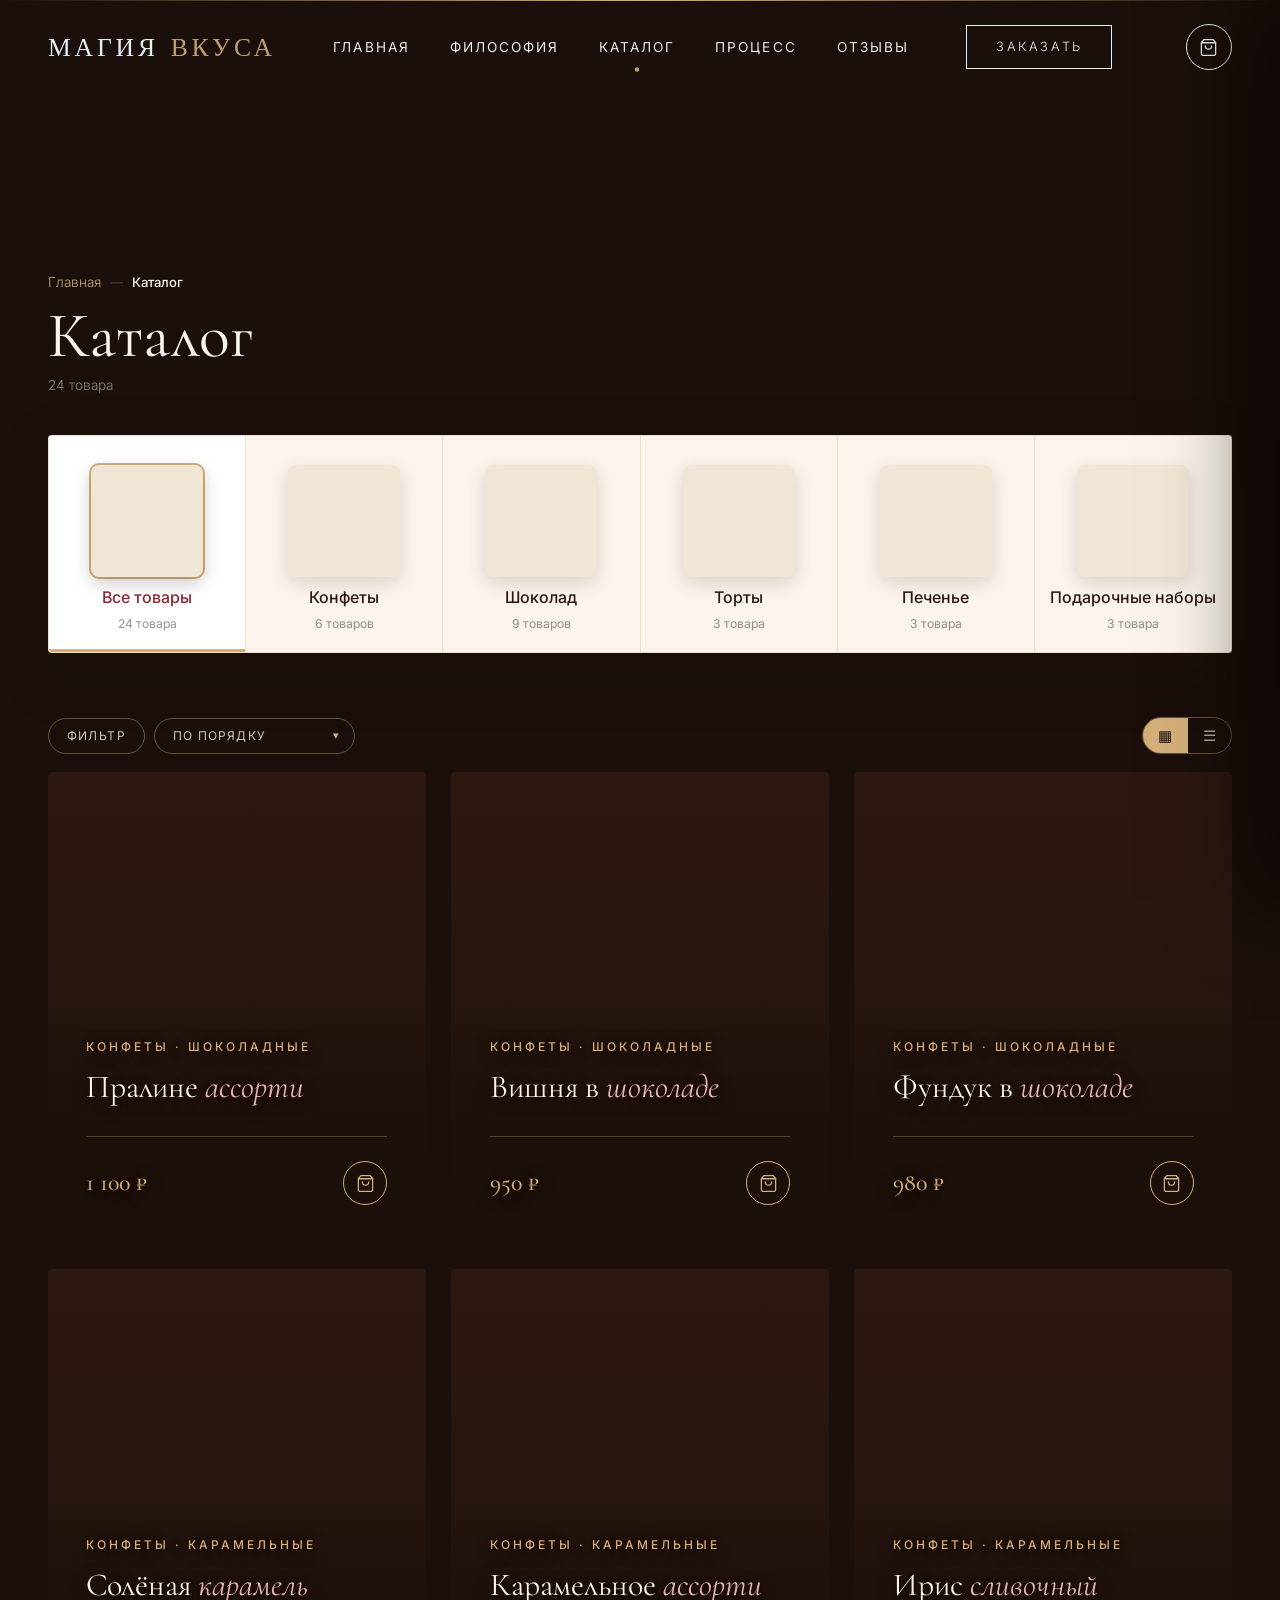
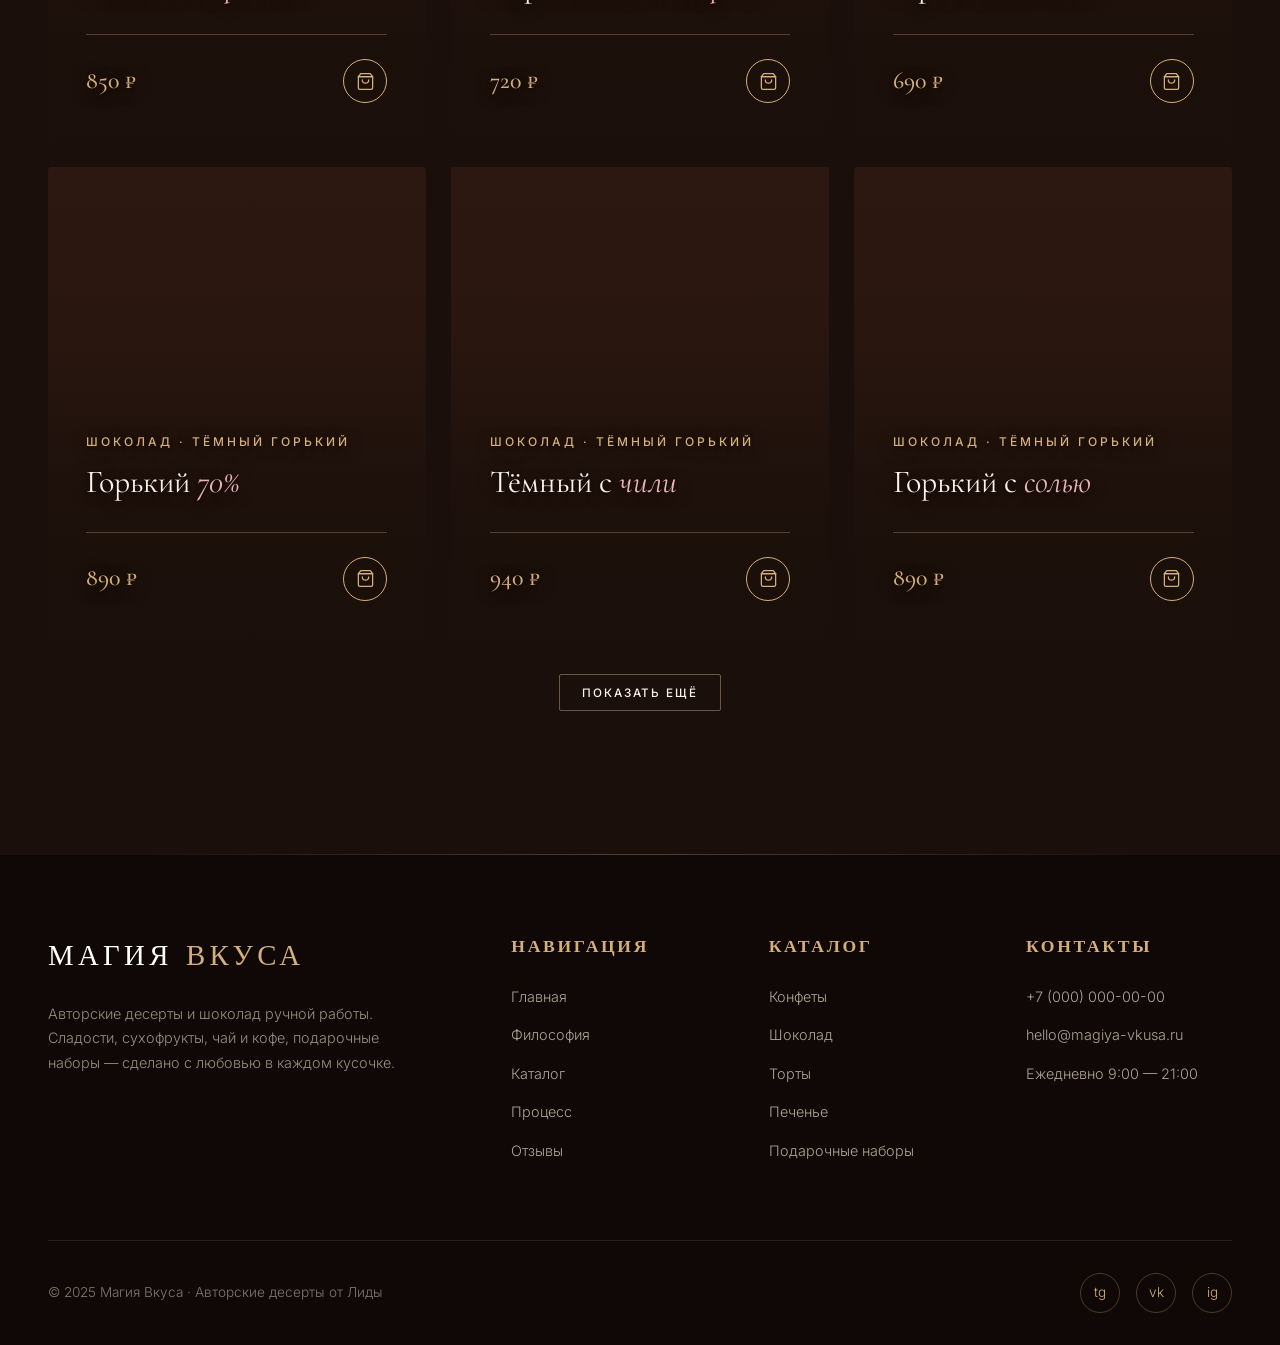
==== commit 2965e306: "Add files via upload" ====
--- a/catalog.html
+++ b/catalog.html
@@ -9,7 +9,3005 @@
     <link rel="preconnect" href="https://fonts.googleapis.com">
     <link rel="preconnect" href="https://fonts.gstatic.com" crossorigin>
     <link href="https://fonts.googleapis.com/css2?family=Cormorant+Garamond:ital,wght@0,300;0,400;0,500;0,600;0,700;1,300;1,400&family=Inter:wght@300;400;500;600;700&family=Italiana&display=swap" rel="stylesheet">
-    <link rel="stylesheet" href="assets/css/style.css">
+    <style>
+/* Магия Вкуса — общие стили сайта */
+        :root {
+            --chocolate: #1a0f0a;
+            --chocolate-soft: #2c1810;
+            --chocolate-light: #3d2817;
+            --caramel: #c9986a;
+            --caramel-light: #e8c9a3;
+            --caramel-dark: #a07850;
+            --berry: #8b2635;
+            --berry-deep: #5c1a24;
+            --berry-light: #a83244;
+            --cream: #faf4ec;
+            --cream-dark: #f0e6d6;
+            --vanilla: #f5e6d3;
+            --gold: #d4af7a;
+            --gold-light: #e8c9a3;
+            --gold-dark: #b89560;
+            --rose: #d4a5a5;
+            --pink-soft: #e8b4bc;
+            --pink-dark: #c99ca5;
+            --white: #ffffff;
+            --shadow-sm: 0 2px 8px rgba(26, 15, 10, 0.08);
+            --shadow-md: 0 8px 24px rgba(26, 15, 10, 0.12);
+            --shadow-lg: 0 20px 60px rgba(26, 15, 10, 0.18);
+            --shadow-xl: 0 40px 80px rgba(26, 15, 10, 0.25);
+            --transition-fast: 0.2s cubic-bezier(0.4, 0, 0.2, 1);
+            --transition-base: 0.3s cubic-bezier(0.4, 0, 0.2, 1);
+            --transition-slow: 0.5s cubic-bezier(0.4, 0, 0.2, 1);
+            --transition-slower: 0.8s cubic-bezier(0.4, 0, 0.2, 1);
+        }
+
+        * {
+            margin: 0;
+            padding: 0;
+            box-sizing: border-box;
+        }
+
+        html {
+            scroll-behavior: smooth;
+            scroll-padding-top: 90px;
+            font-size: 16px;
+            -webkit-text-size-adjust: 100%;
+        }
+
+        body {
+            font-family: 'Inter', -apple-system, BlinkMacSystemFont, sans-serif;
+            color: var(--chocolate);
+            background: var(--cream);
+            overflow-x: hidden;
+            font-weight: 300;
+            line-height: 1.6;
+            -webkit-font-smoothing: antialiased;
+            -moz-osx-font-smoothing: grayscale;
+        }
+
+        body.no-scroll {
+            overflow: hidden;
+        }
+
+        ::selection {
+            background: var(--berry);
+            color: var(--cream);
+        }
+
+        img {
+            max-width: 100%;
+            height: auto;
+            display: block;
+        }
+
+        a {
+            color: inherit;
+            text-decoration: none;
+        }
+
+        button {
+            font-family: inherit;
+            cursor: pointer;
+            border: none;
+            background: none;
+        }
+
+        .visually-hidden {
+            position: absolute;
+            width: 1px;
+            height: 1px;
+            margin: -1px;
+            padding: 0;
+            overflow: hidden;
+            clip: rect(0 0 0 0);
+            white-space: nowrap;
+            border: 0;
+        }
+
+        /* ============ LOADING SCREEN ============ */
+        .loader {
+            position: fixed;
+            inset: 0;
+            background: var(--chocolate);
+            z-index: 10000;
+            display: flex;
+            align-items: center;
+            justify-content: center;
+            flex-direction: column;
+            transition: opacity 0.8s ease, visibility 0.8s ease;
+        }
+
+        .loader.hidden {
+            opacity: 0;
+            visibility: hidden;
+        }
+
+        .loader-logo {
+            font-family: 'Italiana', serif;
+            font-size: clamp(2rem, 8vw, 4rem);
+            color: var(--gold);
+            letter-spacing: 0.2em;
+            text-transform: uppercase;
+            animation: loaderPulse 1.5s ease-in-out infinite;
+        }
+
+        .loader-bar {
+            width: 200px;
+            height: 2px;
+            background: rgba(212, 175, 122, 0.2);
+            margin-top: 2rem;
+            position: relative;
+            overflow: hidden;
+            border-radius: 2px;
+        }
+
+        .loader-bar::after {
+            content: '';
+            position: absolute;
+            left: -50%;
+            top: 0;
+            height: 100%;
+            width: 50%;
+            background: linear-gradient(90deg, transparent, var(--gold), transparent);
+            animation: loaderSlide 1.5s ease-in-out infinite;
+        }
+
+        @keyframes loaderPulse {
+            0%, 100% { opacity: 0.5; }
+            50% { opacity: 1; }
+        }
+
+        @keyframes loaderSlide {
+            0% { left: -50%; }
+            100% { left: 100%; }
+        }
+
+        /* ============ SCROLL PROGRESS ============ */
+        .scroll-progress {
+            position: fixed;
+            top: 0;
+            left: 0;
+            height: 3px;
+            background: linear-gradient(90deg, var(--gold), var(--berry), var(--gold));
+            z-index: 9999;
+            transition: width 0.1s linear;
+            box-shadow: 0 0 10px rgba(212, 175, 122, 0.5);
+        }
+
+        /* ============ NAVIGATION ============ */
+        nav {
+            position: fixed;
+            top: 0;
+            left: 0;
+            right: 0;
+            z-index: 1000;
+            padding: 1.5rem 3rem;
+            display: flex;
+            justify-content: space-between;
+            align-items: center;
+            transition: all var(--transition-slow);
+            mix-blend-mode: difference;
+        }
+
+        nav.scrolled {
+            padding: 1rem 3rem;
+            mix-blend-mode: normal;
+            background: rgba(26, 15, 10, 0.95);
+            backdrop-filter: blur(20px) saturate(180%);
+            -webkit-backdrop-filter: blur(20px) saturate(180%);
+            border-bottom: 1px solid rgba(212, 175, 122, 0.15);
+            box-shadow: var(--shadow-lg);
+        }
+
+        .logo {
+            font-family: 'Italiana', serif;
+            font-size: clamp(1.2rem, 3vw, 1.6rem);
+            color: white;
+            letter-spacing: 0.15em;
+            text-transform: uppercase;
+            transition: transform var(--transition-base);
+        }
+
+        .logo:hover {
+            transform: scale(1.05);
+        }
+
+        .logo span {
+            color: var(--gold);
+        }
+
+        .nav-links {
+            display: flex;
+            list-style: none;
+            gap: 2.5rem;
+            align-items: center;
+        }
+
+        .nav-links a {
+            color: white;
+            font-size: 0.85rem;
+            font-weight: 400;
+            letter-spacing: 0.15em;
+            text-transform: uppercase;
+            position: relative;
+            transition: color var(--transition-base);
+            padding: 0.5rem 0;
+        }
+
+        .nav-links a::before {
+            content: '';
+            position: absolute;
+            bottom: -8px;
+            left: 50%;
+            width: 3px;
+            height: 3px;
+            background: var(--gold);
+            border-radius: 50%;
+            transform: translateX(-50%) scale(0);
+            transition: transform var(--transition-base);
+        }
+
+        .nav-links a:hover {
+            color: var(--gold);
+        }
+
+        .nav-links a:hover::before {
+            transform: translateX(-50%) scale(1.5);
+        }
+
+        .nav-links a.active::before {
+            transform: translateX(-50%) scale(1.5);
+        }
+
+        .nav-cta {
+            padding: 0.7rem 1.8rem;
+            border: 1px solid white;
+            color: white;
+            font-size: 0.8rem;
+            letter-spacing: 0.2em;
+            text-transform: uppercase;
+            transition: all var(--transition-base);
+            background: transparent;
+            position: relative;
+            overflow: hidden;
+        }
+
+        .nav-cta::before {
+            content: '';
+            position: absolute;
+            top: 0;
+            left: -100%;
+            width: 100%;
+            height: 100%;
+            background: var(--gold);
+            transition: left var(--transition-base);
+            z-index: -1;
+        }
+
+        .nav-cta:hover {
+            color: var(--chocolate);
+            border-color: var(--gold);
+        }
+
+        .nav-cta:hover::before {
+            left: 0;
+        }
+
+        .burger {
+            display: none;
+            cursor: pointer;
+            flex-direction: column;
+            gap: 6px;
+            padding: 10px;
+            z-index: 1001;
+        }
+
+        .burger span {
+            width: 28px;
+            height: 2px;
+            background: white;
+            transition: all var(--transition-base);
+            transform-origin: center;
+        }
+
+        .burger.active span:nth-child(1) {
+            transform: rotate(45deg) translate(6px, 6px);
+        }
+
+        .burger.active span:nth-child(2) {
+            opacity: 0;
+            transform: translateX(20px);
+        }
+
+        .burger.active span:nth-child(3) {
+            transform: rotate(-45deg) translate(6px, -6px);
+        }
+
+        /* Mobile Menu */
+        .mobile-menu {
+            position: fixed;
+            top: 0;
+            right: -100%;
+            width: 100%;
+            max-width: 400px;
+            height: 100vh;
+            background: var(--chocolate);
+            z-index: 999;
+            transition: right var(--transition-slower);
+            display: flex;
+            flex-direction: column;
+            justify-content: center;
+            padding: 4rem 3rem;
+            box-shadow: -20px 0 60px rgba(0, 0, 0, 0.5);
+        }
+
+        .mobile-menu.active {
+            right: 0;
+        }
+
+        .mobile-menu-overlay {
+            position: fixed;
+            inset: 0;
+            background: rgba(0, 0, 0, 0.6);
+            backdrop-filter: blur(5px);
+            z-index: 998;
+            opacity: 0;
+            visibility: hidden;
+            transition: all var(--transition-base);
+        }
+
+        .mobile-menu-overlay.active {
+            opacity: 1;
+            visibility: visible;
+        }
+
+        .mobile-menu-links {
+            list-style: none;
+            display: flex;
+            flex-direction: column;
+            gap: 1.5rem;
+        }
+
+        .mobile-menu-links a {
+            color: white;
+            font-family: 'Cormorant Garamond', serif;
+            font-size: 2rem;
+            font-weight: 400;
+            display: block;
+            padding: 0.5rem 0;
+            transition: all var(--transition-base);
+            position: relative;
+            padding-left: 0;
+        }
+
+        .mobile-menu-links a::before {
+            content: '';
+            position: absolute;
+            left: -20px;
+            top: 50%;
+            width: 0;
+            height: 2px;
+            background: var(--gold);
+            transition: width var(--transition-base);
+        }
+
+        .mobile-menu-links a:hover {
+            color: var(--gold);
+            padding-left: 20px;
+        }
+
+        .mobile-menu-links a:hover::before {
+            width: 15px;
+        }
+
+        .mobile-menu-social {
+            margin-top: 3rem;
+            display: flex;
+            gap: 1rem;
+        }
+
+        .mobile-menu-social a {
+            width: 50px;
+            height: 50px;
+            border: 1px solid rgba(212, 175, 122, 0.3);
+            border-radius: 50%;
+            display: flex;
+            align-items: center;
+            justify-content: center;
+            color: var(--gold);
+            transition: all var(--transition-base);
+            font-size: 0.9rem;
+        }
+
+        .mobile-menu-social a:hover {
+            background: var(--gold);
+            color: var(--chocolate);
+            transform: translateY(-3px);
+        }
+
+        /* ============================================================
+           HERO — только фото «Магия вкуса», на весь экран, без обрезки
+           ============================================================ */
+        .hero {
+            position: relative;
+            height: 100vh;
+            height: 100dvh;
+            overflow: hidden;
+            background: var(--chocolate);
+        }
+
+        /* Слой 1: размытая копия фото — заполняет края экрана,
+           создаёт эффект «фото растеклось на всю страницу» */
+        .hero-bg-blur {
+            position: absolute;
+            inset: -50px;
+            width: calc(100% + 100px);
+            height: calc(100% + 100px);
+            object-fit: cover;
+            filter: blur(34px) brightness(0.55) saturate(1.2);
+            transform: scale(1.06);
+            animation: blurDrift 30s ease-in-out infinite alternate;
+            will-change: transform;
+        }
+
+        @keyframes blurDrift {
+            from { transform: scale(1.06) translateX(0); }
+            to   { transform: scale(1.12) translateX(-1.5%); }
+        }
+
+        /* Слой 2: чёткое фото — показывается ЦЕЛИКОМ, без обрезки */
+        .hero-bg {
+            position: absolute;
+            inset: 0;
+            width: 100%;
+            height: 100%;
+            object-fit: contain;
+            object-position: center center;
+            opacity: 0;
+            animation: heroAppear 1.6s ease 0.2s forwards;
+        }
+
+        @keyframes heroAppear {
+            from { opacity: 0; transform: scale(0.985); }
+            to   { opacity: 1; transform: scale(1); }
+        }
+
+        /* Мерцающие золотые частицы */
+        .hero-sparkles {
+            position: absolute;
+            inset: 0;
+            z-index: 1;
+            pointer-events: none;
+        }
+
+        .hero-sparkles i {
+            position: absolute;
+            left: var(--x);
+            top: var(--y);
+            width: var(--s);
+            height: var(--s);
+            background: radial-gradient(circle, #ffedc9 0%, var(--gold) 45%, transparent 72%);
+            border-radius: 50%;
+            opacity: 0;
+            animation: heroTwinkle 5s ease-in-out infinite;
+            animation-delay: var(--d);
+        }
+
+        @keyframes heroTwinkle {
+            0%, 100% { opacity: 0; transform: scale(0.3); }
+            50%      { opacity: 0.85; transform: scale(1); filter: brightness(1.4); }
+        }
+
+        /* Виньетка: лёгкое затемнение сверху (для меню)
+           и мягкое растворение краёв — центр остаётся ярким */
+        .hero-overlay {
+            position: absolute;
+            inset: 0;
+            z-index: 2;
+            pointer-events: none;
+            background:
+                linear-gradient(180deg,
+                    rgba(26, 15, 10, 0.5) 0%,
+                    rgba(26, 15, 10, 0.1) 18%,
+                    rgba(26, 15, 10, 0)   32%,
+                    rgba(26, 15, 10, 0)   74%,
+                    rgba(26, 15, 10, 0.28) 100%),
+                radial-gradient(ellipse 125% 105% at 50% 45%,
+                    transparent 55%,
+                    rgba(12, 6, 3, 0.55) 100%);
+        }
+
+        /* Подсказка «листайте вниз» — только линия, без слов */
+        .hero-scroll-cue {
+            position: absolute;
+            bottom: 2rem;
+            left: 50%;
+            transform: translateX(-50%);
+            z-index: 3;
+            width: 1px;
+            height: 56px;
+            background: linear-gradient(to bottom, var(--gold), transparent);
+            opacity: 0.55;
+            animation: cueLine 2.2s ease-in-out infinite, cueFade 1.2s ease 1.6s forwards;
+            transition: opacity var(--transition-base);
+        }
+
+        .hero-scroll-cue:hover {
+            opacity: 1;
+        }
+
+        @keyframes cueLine {
+            0%, 100% { transform: translateX(-50%) scaleY(0.35); transform-origin: top; }
+            50%      { transform: translateX(-50%) scaleY(1);    transform-origin: top; }
+        }
+
+        @keyframes cueFade {
+            to { opacity: 0.55; }
+        }
+
+        /* ============ PHILOSOPHY SECTION ============ */
+        .philosophy {
+            padding: clamp(4rem, 10vw, 10rem) clamp(1.5rem, 5vw, 3rem);
+            background: var(--cream);
+            position: relative;
+            overflow: hidden;
+        }
+
+        .philosophy::before {
+            content: '';
+            position: absolute;
+            top: 0;
+            right: 0;
+            width: 40%;
+            height: 100%;
+            background: linear-gradient(135deg, transparent, rgba(212, 175, 122, 0.05));
+            pointer-events: none;
+        }
+
+        .philosophy-container {
+            max-width: 1400px;
+            margin: 0 auto;
+            display: grid;
+            grid-template-columns: 1fr 1fr;
+            gap: clamp(2rem, 6vw, 6rem);
+            align-items: center;
+        }
+
+        .philosophy-label {
+            display: inline-flex;
+            align-items: center;
+            gap: 1rem;
+            font-size: 0.75rem;
+            letter-spacing: 0.3em;
+            text-transform: uppercase;
+            color: var(--berry);
+            margin-bottom: 2rem;
+            font-weight: 500;
+        }
+
+        .philosophy-label::before {
+            content: '—';
+            color: var(--gold);
+            font-weight: 700;
+        }
+
+        .philosophy h2 {
+            font-family: 'Cormorant Garamond', serif;
+            font-size: clamp(2rem, 5vw, 4.5rem);
+            font-weight: 300;
+            line-height: 1.1;
+            margin-bottom: 2.5rem;
+            color: var(--chocolate);
+        }
+
+        .philosophy h2 em {
+            font-style: italic;
+            color: var(--berry);
+            font-weight: 400;
+        }
+
+        .philosophy-text {
+            font-size: clamp(0.9rem, 2vw, 1.05rem);
+            line-height: 1.9;
+            color: var(--chocolate-soft);
+            margin-bottom: 1.5rem;
+        }
+
+        .philosophy-signature {
+            margin-top: 3rem;
+            display: flex;
+            align-items: center;
+            gap: 1.5rem;
+        }
+
+        .signature-line {
+            width: 60px;
+            height: 1px;
+            background: linear-gradient(90deg, var(--gold), transparent);
+        }
+
+        .signature-name {
+            font-family: 'Italiana', serif;
+            font-size: clamp(1.3rem, 3vw, 1.8rem);
+            color: var(--chocolate);
+            letter-spacing: 0.1em;
+        }
+
+        .philosophy-image {
+            position: relative;
+            aspect-ratio: 4/5;
+            max-height: 700px;
+        }
+
+        .philosophy-image-main {
+            width: 100%;
+            height: 100%;
+            background: url('https://images.unsplash.com/photo-1587668178277-295251f900ce?w=900&q=90') center/cover;
+            border-radius: 4px;
+            box-shadow: var(--shadow-xl);
+            transition: transform var(--transition-slower);
+        }
+
+        .philosophy-image:hover .philosophy-image-main {
+            transform: scale(1.02);
+        }
+
+        .philosophy-image-accent {
+            position: absolute;
+            bottom: -30px;
+            left: -30px;
+            width: clamp(120px, 20vw, 200px);
+            height: clamp(120px, 20vw, 200px);
+            background: url('https://images.unsplash.com/photo-1488477181946-6428a0291777?w=400&q=90') center/cover;
+            border-radius: 50%;
+            border: 6px solid var(--cream);
+            box-shadow: var(--shadow-lg);
+            animation: float 6s ease-in-out infinite;
+        }
+
+        .philosophy-image-tag {
+            position: absolute;
+            top: 30px;
+            right: -20px;
+            background: var(--berry);
+            color: var(--cream);
+            padding: 1.2rem 1.8rem;
+            font-family: 'Cormorant Garamond', serif;
+            font-style: italic;
+            font-size: clamp(0.9rem, 2vw, 1.2rem);
+            transform: rotate(3deg);
+            box-shadow: 0 15px 40px rgba(139, 38, 53, 0.4);
+            transition: transform var(--transition-base);
+        }
+
+        .philosophy-image-tag:hover {
+            transform: rotate(0deg) scale(1.05);
+        }
+
+        @keyframes float {
+            0%, 100% { transform: translateY(0) rotate(0deg); }
+            50% { transform: translateY(-20px) rotate(10deg); }
+        }
+
+        .philosophy-stats {
+            display: grid;
+            grid-template-columns: repeat(3, 1fr);
+            gap: clamp(1rem, 3vw, 2rem);
+            margin-top: 4rem;
+            padding-top: 4rem;
+            border-top: 1px solid rgba(26, 15, 10, 0.1);
+        }
+
+        .stat-item {
+            text-align: center;
+        }
+
+        .stat-item .stat-number {
+            font-family: 'Cormorant Garamond', serif;
+            font-size: clamp(2rem, 5vw, 3.5rem);
+            font-weight: 400;
+            color: var(--berry);
+            line-height: 1;
+            transition: color var(--transition-base);
+        }
+
+        .stat-item:hover .stat-number {
+            color: var(--gold);
+        }
+
+        .stat-item .stat-label {
+            margin-top: 0.5rem;
+            font-size: clamp(0.65rem, 1.5vw, 0.8rem);
+            letter-spacing: 0.15em;
+            text-transform: uppercase;
+            color: var(--chocolate-soft);
+        }
+
+        /* ============ SIGNATURE COLLECTION ============ */
+        .collection {
+            padding: clamp(4rem, 10vw, 8rem) clamp(1.5rem, 5vw, 3rem);
+            background: var(--chocolate);
+            color: var(--cream);
+            position: relative;
+            overflow: hidden;
+        }
+
+        .collection::before {
+            content: '';
+            position: absolute;
+            top: 0;
+            left: 0;
+            right: 0;
+            height: 1px;
+            background: linear-gradient(90deg, transparent, var(--gold), transparent);
+        }
+
+        .collection::after {
+            content: '';
+            position: absolute;
+            bottom: 0;
+            left: 50%;
+            transform: translateX(-50%);
+            width: 80%;
+            height: 1px;
+            background: linear-gradient(90deg, transparent, rgba(212, 175, 122, 0.3), transparent);
+        }
+
+        .collection-header {
+            max-width: 1400px;
+            margin: 0 auto clamp(3rem, 6vw, 5rem);
+            text-align: center;
+        }
+
+        .collection-label {
+            font-size: 0.75rem;
+            letter-spacing: 0.3em;
+            text-transform: uppercase;
+            color: var(--gold);
+            margin-bottom: 1.5rem;
+            font-weight: 500;
+        }
+
+        .collection-header h2 {
+            font-family: 'Cormorant Garamond', serif;
+            font-size: clamp(2rem, 6vw, 5rem);
+            font-weight: 300;
+            line-height: 1;
+            margin-bottom: 1.5rem;
+        }
+
+        .collection-header h2 em {
+            font-style: italic;
+            color: var(--pink-soft);
+            font-weight: 400;
+        }
+
+        .collection-subtitle {
+            max-width: 600px;
+            margin: 0 auto;
+            color: rgba(245, 230, 211, 0.7);
+            font-size: clamp(0.9rem, 2vw, 1.05rem);
+            line-height: 1.7;
+        }
+
+        /* ============ CATALOG BOARD — разделы и подразделы ============ */
+        .catalog-board {
+            max-width: 1400px;
+            margin: 0 auto clamp(2.5rem, 5vw, 4rem);
+            background: var(--cream);
+            border: 1px solid rgba(212, 175, 122, 0.3);
+            border-radius: 4px;
+            overflow: hidden;
+            box-shadow: var(--shadow-lg);
+        }
+
+        .catalog-board-head {
+            display: flex;
+            align-items: center;
+            justify-content: space-between;
+            flex-wrap: wrap;
+            gap: 0.8rem;
+            padding: 1rem clamp(1rem, 3vw, 1.7rem);
+            background: var(--cream-dark);
+            border-bottom: 1px solid rgba(212, 175, 122, 0.3);
+        }
+
+        .catalog-crumbs {
+            display: flex;
+            align-items: center;
+            flex-wrap: wrap;
+            gap: 0.55rem;
+            font-size: 0.82rem;
+        }
+
+        .catalog-crumbs button {
+            font-size: 0.82rem;
+            color: var(--caramel-dark);
+            transition: color var(--transition-base);
+        }
+
+        .catalog-crumbs button:hover {
+            color: var(--berry);
+        }
+
+        .catalog-crumbs .crumb-sep {
+            color: rgba(26, 15, 10, 0.25);
+        }
+
+        .catalog-crumbs .crumb-current {
+            color: var(--chocolate);
+            font-weight: 500;
+        }
+
+        .catalog-board-hint {
+            font-size: 0.68rem;
+            letter-spacing: 0.16em;
+            text-transform: uppercase;
+            color: rgba(26, 15, 10, 0.38);
+        }
+
+        /* Тонкие линии рисуем бортиками самих плиток: если ряд неполный,
+           пустое место остаётся фоном панели, а не тёмной заливкой.
+           Отрицательные отступы прячут внешние линии под рамку панели */
+        .catalog-tiles {
+            display: grid;
+            grid-template-columns: repeat(var(--cols, 6), minmax(0, 1fr));
+            background: var(--cream);
+            margin: 0 -1px -1px 0;
+        }
+
+        .catalog-tile {
+            display: flex;
+            flex-direction: column;
+            align-items: center;
+            gap: 0.6rem;
+            padding: clamp(1.1rem, 2.4vw, 1.8rem) 0.7rem clamp(0.9rem, 2vw, 1.3rem);
+            background: var(--cream);
+            border-right: 1px solid rgba(212, 175, 122, 0.32);
+            border-bottom: 1px solid rgba(212, 175, 122, 0.32);
+            text-align: center;
+            transition: background var(--transition-base);
+        }
+
+        .catalog-tile:hover {
+            background: var(--white);
+        }
+
+        .catalog-tile-img {
+            width: clamp(76px, 9vw, 112px);
+            aspect-ratio: 1;
+            border-radius: 8px;
+            background-color: var(--cream-dark);
+            background-size: cover;
+            background-position: center;
+            box-shadow: 0 6px 18px rgba(26, 15, 10, 0.14);
+            transition: transform var(--transition-base);
+        }
+
+        .catalog-tile:hover .catalog-tile-img {
+            transform: translateY(-3px);
+        }
+
+        .catalog-tile-name {
+            font-size: clamp(0.86rem, 1.25vw, 1rem);
+            font-weight: 500;
+            line-height: 1.25;
+            color: var(--chocolate-soft);
+            transition: color var(--transition-base);
+        }
+
+        .catalog-tile-count {
+            font-size: 0.76rem;
+            color: rgba(26, 15, 10, 0.45);
+        }
+
+        .catalog-tile.is-active {
+            background: var(--white);
+            box-shadow: inset 0 -3px 0 0 var(--gold);
+        }
+
+        .catalog-tile.is-active .catalog-tile-name {
+            color: var(--berry);
+        }
+
+        .catalog-tile.is-active .catalog-tile-img {
+            box-shadow: 0 6px 18px rgba(26, 15, 10, 0.22), 0 0 0 2px var(--gold);
+        }
+
+        .catalog-board.is-switching .catalog-tiles {
+            animation: tilesIn 0.35s ease both;
+        }
+
+        @keyframes tilesIn {
+            from { opacity: 0; transform: translateY(-6px); }
+            to { opacity: 1; transform: translateY(0); }
+        }
+
+        .collection-grid {
+            max-width: 1400px;
+            margin: 0 auto;
+            display: grid;
+            grid-template-columns: repeat(12, 1fr);
+            gap: clamp(1rem, 2vw, 2rem);
+        }
+
+        .dessert-card {
+            position: relative;
+            overflow: hidden;
+            cursor: pointer;
+            background: var(--chocolate-soft);
+            transition: all var(--transition-slower);
+            border-radius: 4px;
+        }
+
+        .dessert-card:hover {
+            transform: translateY(-8px);
+            box-shadow: 0 30px 60px rgba(0, 0, 0, 0.4);
+        }
+
+        /* Ровная сетка 3 в ряд: раскладка не ломается при фильтрации
+           по разделам и подразделам */
+        .dessert-card {
+            grid-column: span 4;
+            aspect-ratio: 4/5;
+        }
+
+        .dessert-card.is-hidden {
+            display: none;
+        }
+
+        .dessert-image {
+            position: absolute;
+            inset: 0;
+            background-size: cover;
+            background-position: center;
+            background-image: var(--card-img, linear-gradient(135deg, var(--chocolate-light), var(--berry-deep)));
+            transition: transform 1s cubic-bezier(0.4, 0, 0.2, 1);
+        }
+
+        .dessert-card:hover .dessert-image {
+            transform: scale(1.1);
+        }
+
+        /* Фото задаётся индивидуально через inline-переменную --card-img:
+           карточки можно свободно добавлять и фильтровать */
+
+        /* Затемнение под текстом: градиент плотнее и начинается выше,
+           иначе светлые фото «съедают» подписи карточек */
+        .dessert-overlay {
+            position: absolute;
+            inset: 0;
+            background: linear-gradient(180deg,
+                rgba(26, 15, 10, 0) 0%,
+                rgba(26, 15, 10, 0.1) 26%,
+                rgba(26, 15, 10, 0.36) 46%,
+                rgba(26, 15, 10, 0.72) 64%,
+                rgba(26, 15, 10, 0.91) 80%,
+                rgba(26, 15, 10, 0.98) 100%);
+            transition: background var(--transition-base);
+        }
+
+        .dessert-card:hover .dessert-overlay {
+            background: linear-gradient(180deg,
+                rgba(26, 15, 10, 0.08) 0%,
+                rgba(26, 15, 10, 0.22) 26%,
+                rgba(26, 15, 10, 0.5) 46%,
+                rgba(26, 15, 10, 0.8) 64%,
+                rgba(26, 15, 10, 0.95) 80%,
+                rgba(26, 15, 10, 1) 100%);
+        }
+
+        .dessert-content {
+            position: absolute;
+            bottom: 0;
+            left: 0;
+            right: 0;
+            padding: clamp(1.5rem, 3vw, 2.5rem);
+            z-index: 2;
+            color: var(--cream);
+        }
+
+        /* Тень под текстом — страховка на светлых участках фото */
+        .dessert-category,
+        .dessert-name,
+        .dessert-desc,
+        .dessert-price {
+            text-shadow: 0 1px 3px rgba(26, 15, 10, 0.9),
+                         0 3px 16px rgba(26, 15, 10, 0.75);
+        }
+
+        .dessert-category {
+            font-size: clamp(0.6rem, 1.5vw, 0.75rem);
+            letter-spacing: 0.25em;
+            text-transform: uppercase;
+            color: var(--gold);
+            margin-bottom: 0.8rem;
+            font-weight: 500;
+        }
+
+        .dessert-name {
+            font-family: 'Cormorant Garamond', serif;
+            font-size: clamp(1.3rem, 3vw, 2rem);
+            font-weight: 400;
+            margin-bottom: 0.5rem;
+            line-height: 1.1;
+        }
+
+        .dessert-name em {
+            font-style: italic;
+            color: var(--pink-soft);
+        }
+
+        .dessert-desc {
+            font-size: clamp(0.8rem, 1.5vw, 0.9rem);
+            color: rgba(245, 230, 211, 0.92);
+            margin-bottom: 1.5rem;
+            line-height: 1.6;
+            max-height: 0;
+            overflow: hidden;
+            transition: max-height var(--transition-slow), opacity var(--transition-slow);
+            opacity: 0;
+        }
+
+        .dessert-card:hover .dessert-desc {
+            max-height: 100px;
+            opacity: 1;
+        }
+
+        .dessert-meta {
+            display: flex;
+            justify-content: space-between;
+            align-items: center;
+            padding-top: 1.5rem;
+            border-top: 1px solid rgba(212, 175, 122, 0.3);
+        }
+
+        .dessert-price {
+            font-family: 'Cormorant Garamond', serif;
+            font-size: clamp(1.1rem, 2.5vw, 1.5rem);
+            color: var(--gold);
+            font-weight: 500;
+        }
+
+        .dessert-arrow {
+            width: 44px;
+            height: 44px;
+            padding: 0;
+            border: 1px solid var(--gold);
+            border-radius: 50%;
+            background: rgba(26, 15, 10, 0.35);
+            display: flex;
+            align-items: center;
+            justify-content: center;
+            color: var(--gold);
+            transition: all var(--transition-base);
+            flex-shrink: 0;
+        }
+
+        .dessert-arrow svg {
+            width: 19px;
+            height: 19px;
+            display: block;
+        }
+
+        .dessert-card:hover .dessert-arrow {
+            background: var(--gold);
+            color: var(--chocolate);
+            transform: scale(1.08);
+        }
+
+        .dessert-arrow.is-added {
+            background: var(--gold);
+            color: var(--chocolate);
+        }
+
+        /* ============ PROCESS SECTION ============ */
+        .process {
+            padding: clamp(4rem, 10vw, 10rem) clamp(1.5rem, 5vw, 3rem);
+            background: var(--vanilla);
+            position: relative;
+            overflow: hidden;
+        }
+
+        .process::before {
+            content: '';
+            position: absolute;
+            top: 50%;
+            left: 50%;
+            transform: translate(-50%, -50%);
+            width: 600px;
+            height: 600px;
+            background: radial-gradient(circle, rgba(212, 175, 122, 0.08) 0%, transparent 70%);
+            pointer-events: none;
+        }
+
+        .process-container {
+            max-width: 1400px;
+            margin: 0 auto;
+        }
+
+        .process-header {
+            text-align: center;
+            margin-bottom: clamp(3rem, 6vw, 6rem);
+        }
+
+        .process-label {
+            font-size: 0.75rem;
+            letter-spacing: 0.3em;
+            text-transform: uppercase;
+            color: var(--berry);
+            margin-bottom: 1.5rem;
+            font-weight: 500;
+        }
+
+        .process h2 {
+            font-family: 'Cormorant Garamond', serif;
+            font-size: clamp(2rem, 5vw, 4.5rem);
+            font-weight: 300;
+            color: var(--chocolate);
+        }
+
+        .process h2 em {
+            font-style: italic;
+            color: var(--berry);
+        }
+
+        .process-steps {
+            display: grid;
+            grid-template-columns: repeat(4, 1fr);
+            gap: clamp(1rem, 2vw, 2rem);
+            position: relative;
+        }
+
+        .process-steps::before {
+            content: '';
+            position: absolute;
+            top: 35px;
+            left: 12.5%;
+            right: 12.5%;
+            height: 1px;
+            background: linear-gradient(90deg, transparent, var(--gold), var(--gold), transparent);
+            z-index: 0;
+        }
+
+        .process-step {
+            text-align: center;
+            position: relative;
+            z-index: 1;
+            padding: 1rem;
+        }
+
+        .step-number {
+            width: clamp(55px, 10vw, 70px);
+            height: clamp(55px, 10vw, 70px);
+            margin: 0 auto 2rem;
+            background: var(--cream);
+            border: 1px solid var(--gold);
+            border-radius: 50%;
+            display: flex;
+            align-items: center;
+            justify-content: center;
+            font-family: 'Cormorant Garamond', serif;
+            font-size: clamp(1.4rem, 3vw, 1.8rem);
+            color: var(--berry);
+            font-style: italic;
+            transition: all var(--transition-base);
+            position: relative;
+            box-shadow: var(--shadow-sm);
+        }
+
+        .step-number::before {
+            content: '';
+            position: absolute;
+            inset: -8px;
+            border: 1px solid rgba(212, 175, 122, 0.3);
+            border-radius: 50%;
+            transition: all var(--transition-base);
+        }
+
+        .process-step:hover .step-number {
+            background: var(--berry);
+            color: var(--cream);
+            transform: scale(1.1);
+            box-shadow: 0 10px 30px rgba(139, 38, 53, 0.3);
+        }
+
+        .process-step:hover .step-number::before {
+            inset: -12px;
+            border-color: var(--berry);
+        }
+
+        .process-step h3 {
+            font-family: 'Cormorant Garamond', serif;
+            font-size: clamp(1.2rem, 2.5vw, 1.5rem);
+            font-weight: 500;
+            margin-bottom: 1rem;
+            color: var(--chocolate);
+        }
+
+        .process-step p {
+            font-size: clamp(0.85rem, 1.5vw, 0.95rem);
+            line-height: 1.7;
+            color: var(--chocolate-soft);
+        }
+
+        /* ============ MARQUEE ============ */
+        .marquee {
+            background: var(--berry);
+            color: var(--cream);
+            padding: clamp(1.5rem, 3vw, 2rem) 0;
+            overflow: hidden;
+            position: relative;
+        }
+
+        .marquee::before,
+        .marquee::after {
+            content: '';
+            position: absolute;
+            top: 0;
+            bottom: 0;
+            width: 100px;
+            z-index: 2;
+            pointer-events: none;
+        }
+
+        .marquee::before {
+            left: 0;
+            background: linear-gradient(90deg, var(--berry), transparent);
+        }
+
+        .marquee::after {
+            right: 0;
+            background: linear-gradient(-90deg, var(--berry), transparent);
+        }
+
+        .marquee-track {
+            display: flex;
+            gap: 4rem;
+            animation: marqueeScroll 40s linear infinite;
+            white-space: nowrap;
+            will-change: transform;
+        }
+
+        .marquee-track:hover {
+            animation-play-state: paused;
+        }
+
+        .marquee-item {
+            font-family: 'Cormorant Garamond', serif;
+            font-size: clamp(1.5rem, 4vw, 2.5rem);
+            font-style: italic;
+            font-weight: 300;
+            display: flex;
+            align-items: center;
+            gap: 4rem;
+            color: var(--cream);
+            flex-shrink: 0;
+        }
+
+        .marquee-item span {
+            color: var(--gold);
+            font-size: 1.5rem;
+        }
+
+        @keyframes marqueeScroll {
+            from { transform: translateX(0); }
+            to { transform: translateX(-50%); }
+        }
+
+        /* ============ TESTIMONIALS ============ */
+        .testimonials {
+            padding: clamp(4rem, 10vw, 10rem) clamp(1.5rem, 5vw, 3rem);
+            background: var(--cream);
+            position: relative;
+        }
+
+        .testimonials-container {
+            max-width: 1200px;
+            margin: 0 auto;
+        }
+
+        .testimonials-header {
+            text-align: center;
+            margin-bottom: clamp(3rem, 6vw, 5rem);
+        }
+
+        .testimonials-label {
+            font-size: 0.75rem;
+            letter-spacing: 0.3em;
+            text-transform: uppercase;
+            color: var(--berry);
+            margin-bottom: 1.5rem;
+            font-weight: 500;
+        }
+
+        .testimonials h2 {
+            font-family: 'Cormorant Garamond', serif;
+            font-size: clamp(2rem, 5vw, 4rem);
+            font-weight: 300;
+        }
+
+        .testimonials h2 em {
+            font-style: italic;
+            color: var(--berry);
+        }
+
+        .testimonials-grid {
+            display: grid;
+            grid-template-columns: repeat(3, 1fr);
+            gap: clamp(1rem, 2vw, 2rem);
+        }
+
+        .testimonial {
+            background: white;
+            padding: clamp(1.5rem, 3vw, 3rem) clamp(1.2rem, 2.5vw, 2.5rem);
+            position: relative;
+            border: 1px solid rgba(26, 15, 10, 0.08);
+            transition: all var(--transition-slow);
+            border-radius: 4px;
+        }
+
+        .testimonial:hover {
+            transform: translateY(-8px);
+            box-shadow: var(--shadow-xl);
+            border-color: var(--gold);
+        }
+
+        .testimonial-quote {
+            font-family: 'Italiana', serif;
+            font-size: clamp(3rem, 6vw, 4rem);
+            color: var(--gold);
+            line-height: 0.5;
+            margin-bottom: 1.5rem;
+            opacity: 0.5;
+        }
+
+        .testimonial-stars {
+            color: var(--gold);
+            font-size: 0.85rem;
+            letter-spacing: 0.2em;
+            margin-bottom: 1.5rem;
+        }
+
+        .testimonial-text {
+            font-family: 'Cormorant Garamond', serif;
+            font-size: clamp(1rem, 2vw, 1.15rem);
+            font-style: italic;
+            line-height: 1.7;
+            color: var(--chocolate-soft);
+            margin-bottom: 2rem;
+        }
+
+        .testimonial-author {
+            display: flex;
+            align-items: center;
+            gap: 1rem;
+            padding-top: 1.5rem;
+            border-top: 1px solid rgba(26, 15, 10, 0.1);
+        }
+
+        .author-avatar {
+            width: 50px;
+            height: 50px;
+            border-radius: 50%;
+            background: linear-gradient(135deg, var(--berry), var(--gold));
+            display: flex;
+            align-items: center;
+            justify-content: center;
+            color: white;
+            font-family: 'Cormorant Garamond', serif;
+            font-size: 1.3rem;
+            font-style: italic;
+            flex-shrink: 0;
+        }
+
+        .author-name {
+            font-weight: 500;
+            color: var(--chocolate);
+            font-size: 0.95rem;
+        }
+
+        .author-role {
+            font-size: 0.75rem;
+            color: var(--chocolate-soft);
+            margin-top: 0.2rem;
+            letter-spacing: 0.1em;
+            text-transform: uppercase;
+        }
+
+        /* ============ INSTAGRAM GALLERY ============ */
+        .gallery {
+            padding: clamp(4rem, 8vw, 8rem) 0 0;
+            background: var(--cream);
+            text-align: center;
+        }
+
+        .gallery-header {
+            max-width: 700px;
+            margin: 0 auto clamp(2rem, 4vw, 4rem);
+            padding: 0 clamp(1.5rem, 5vw, 3rem);
+        }
+
+        .gallery-label {
+            font-size: 0.75rem;
+            letter-spacing: 0.3em;
+            text-transform: uppercase;
+            color: var(--berry);
+            margin-bottom: 1.5rem;
+            font-weight: 500;
+        }
+
+        .gallery h2 {
+            font-family: 'Cormorant Garamond', serif;
+            font-size: clamp(2rem, 5vw, 4rem);
+            font-weight: 300;
+            margin-bottom: 1rem;
+        }
+
+        .gallery h2 em {
+            font-style: italic;
+            color: var(--berry);
+        }
+
+        .gallery-handle {
+            font-size: clamp(0.85rem, 2vw, 1rem);
+            color: var(--chocolate-soft);
+        }
+
+        .gallery-handle a {
+            color: var(--berry);
+            font-weight: 500;
+            border-bottom: 1px solid var(--berry);
+            transition: all var(--transition-base);
+            padding-bottom: 2px;
+        }
+
+        .gallery-handle a:hover {
+            color: var(--gold);
+            border-color: var(--gold);
+        }
+
+        .gallery-grid {
+            display: grid;
+            grid-template-columns: repeat(6, 1fr);
+            gap: 4px;
+        }
+
+        .gallery-item {
+            aspect-ratio: 1;
+            overflow: hidden;
+            position: relative;
+            cursor: pointer;
+        }
+
+        .gallery-item img {
+            width: 100%;
+            height: 100%;
+            object-fit: cover;
+            transition: transform 0.8s cubic-bezier(0.4, 0, 0.2, 1);
+        }
+
+        .gallery-item:hover img {
+            transform: scale(1.15);
+        }
+
+        .gallery-item::after {
+            content: '';
+            position: absolute;
+            inset: 0;
+            background: linear-gradient(135deg, rgba(139, 38, 53, 0.8), rgba(212, 175, 122, 0.8));
+            opacity: 0;
+            transition: opacity var(--transition-base);
+        }
+
+        .gallery-item:hover::after {
+            opacity: 1;
+        }
+
+        .gallery-item::before {
+            content: '→';
+            position: absolute;
+            top: 50%;
+            left: 50%;
+            transform: translate(-50%, -50%) scale(0);
+            color: white;
+            font-size: 2rem;
+            z-index: 2;
+            transition: transform var(--transition-base);
+        }
+
+        .gallery-item:hover::before {
+            transform: translate(-50%, -50%) scale(1);
+        }
+
+        /* ============ CTA SECTION ============ */
+        .cta {
+            padding: clamp(5rem, 12vw, 10rem) clamp(1.5rem, 5vw, 3rem);
+            background: var(--chocolate);
+            color: var(--cream);
+            position: relative;
+            overflow: hidden;
+            text-align: center;
+        }
+
+        .cta::before {
+            content: '';
+            position: absolute;
+            inset: 0;
+            background: url('https://images.unsplash.com/photo-1587668178277-295251f900ce?w=1920&q=90') center/cover;
+            opacity: 0.12;
+            filter: grayscale(0.5) blur(2px);
+        }
+
+        .cta::after {
+            content: '';
+            position: absolute;
+            inset: 0;
+            background: radial-gradient(ellipse at center, transparent 30%, rgba(26, 15, 10, 0.6) 100%);
+        }
+
+        .cta-container {
+            position: relative;
+            z-index: 2;
+            max-width: 900px;
+            margin: 0 auto;
+        }
+
+        .cta-label {
+            font-size: 0.75rem;
+            letter-spacing: 0.3em;
+            text-transform: uppercase;
+            color: var(--gold);
+            margin-bottom: 2rem;
+            font-weight: 500;
+        }
+
+        .cta h2 {
+            font-family: 'Cormorant Garamond', serif;
+            font-size: clamp(2.5rem, 7vw, 5rem);
+            font-weight: 300;
+            line-height: 1.1;
+            margin-bottom: 2rem;
+        }
+
+        .cta h2 em {
+            font-style: italic;
+            color: var(--pink-soft);
+        }
+
+        .cta-text {
+            font-size: clamp(0.95rem, 2.5vw, 1.1rem);
+            color: rgba(245, 230, 211, 0.85);
+            margin-bottom: 3rem;
+            line-height: 1.7;
+            max-width: 600px;
+            margin-left: auto;
+            margin-right: auto;
+        }
+
+        .cta-buttons {
+            display: flex;
+            gap: clamp(0.8rem, 2vw, 1.5rem);
+            justify-content: center;
+            flex-wrap: wrap;
+        }
+
+        .cta-btn {
+            padding: clamp(1rem, 2.5vw, 1.3rem) clamp(1.8rem, 4vw, 3rem);
+            background: linear-gradient(135deg, var(--gold) 0%, var(--gold-dark) 100%);
+            color: var(--chocolate);
+            font-size: clamp(0.75rem, 2vw, 0.85rem);
+            font-weight: 500;
+            letter-spacing: 0.2em;
+            text-transform: uppercase;
+            transition: all var(--transition-base);
+            display: inline-flex;
+            align-items: center;
+            gap: 0.8rem;
+            box-shadow: 0 10px 30px rgba(212, 175, 122, 0.2);
+        }
+
+        .cta-btn:hover {
+            background: var(--cream);
+            transform: translateY(-3px);
+            box-shadow: 0 20px 50px rgba(0, 0, 0, 0.3);
+        }
+
+        .cta-btn.secondary {
+            background: transparent;
+            color: var(--cream);
+            border: 1px solid var(--gold);
+        }
+
+        .cta-btn.secondary:hover {
+            background: var(--gold);
+            color: var(--chocolate);
+        }
+
+        /* ============ FOOTER ============ */
+        footer {
+            background: #0f0806;
+            color: var(--cream);
+            padding: clamp(3rem, 6vw, 5rem) clamp(1.5rem, 5vw, 3rem) 2rem;
+        }
+
+        .footer-container {
+            max-width: 1400px;
+            margin: 0 auto;
+            display: grid;
+            grid-template-columns: 2fr 1fr 1fr 1fr;
+            gap: clamp(2rem, 4vw, 4rem);
+            margin-bottom: 4rem;
+        }
+
+        .footer-brand .logo {
+            margin-bottom: 1.5rem;
+            display: block;
+            font-size: 1.8rem;
+        }
+
+        .footer-brand p {
+            color: rgba(245, 230, 211, 0.6);
+            line-height: 1.7;
+            max-width: 350px;
+            font-size: 0.9rem;
+        }
+
+        .footer-column h4 {
+            font-family: 'Italiana', serif;
+            font-size: 1.1rem;
+            letter-spacing: 0.15em;
+            text-transform: uppercase;
+            color: var(--gold);
+            margin-bottom: 1.5rem;
+        }
+
+        .footer-column ul {
+            list-style: none;
+        }
+
+        .footer-column li {
+            margin-bottom: 0.8rem;
+        }
+
+        .footer-column a {
+            color: rgba(245, 230, 211, 0.7);
+            font-size: 0.9rem;
+            transition: all var(--transition-base);
+            position: relative;
+            padding-left: 0;
+        }
+
+        .footer-column a::before {
+            content: '→';
+            position: absolute;
+            left: -20px;
+            opacity: 0;
+            transition: all var(--transition-base);
+        }
+
+        .footer-column a:hover {
+            color: var(--gold);
+            padding-left: 20px;
+        }
+
+        .footer-column a:hover::before {
+            left: 0;
+            opacity: 1;
+        }
+
+        .footer-column .footer-plain {
+            color: rgba(245, 230, 211, 0.7);
+            font-size: 0.9rem;
+        }
+
+        .footer-bottom {
+            max-width: 1400px;
+            margin: 0 auto;
+            padding-top: 2rem;
+            border-top: 1px solid rgba(245, 230, 211, 0.1);
+            display: flex;
+            justify-content: space-between;
+            align-items: center;
+            flex-wrap: wrap;
+            gap: 1rem;
+        }
+
+        .footer-bottom p {
+            font-size: 0.85rem;
+            color: rgba(245, 230, 211, 0.5);
+        }
+
+        .social-links {
+            display: flex;
+            gap: 1rem;
+        }
+
+        .social-links a {
+            width: 40px;
+            height: 40px;
+            border: 1px solid rgba(212, 175, 122, 0.3);
+            border-radius: 50%;
+            display: flex;
+            align-items: center;
+            justify-content: center;
+            color: var(--gold);
+            transition: all var(--transition-base);
+            font-size: 0.85rem;
+            text-transform: lowercase;
+        }
+
+        .social-links a:hover {
+            background: var(--gold);
+            color: var(--chocolate);
+            transform: translateY(-3px) rotate(5deg);
+            box-shadow: 0 10px 20px rgba(212, 175, 122, 0.2);
+        }
+
+        /* ============ BACK TO TOP ============ */
+        .back-to-top {
+            position: fixed;
+            bottom: 2rem;
+            right: 2rem;
+            width: 50px;
+            height: 50px;
+            background: var(--berry);
+            color: white;
+            border-radius: 50%;
+            display: flex;
+            align-items: center;
+            justify-content: center;
+            cursor: pointer;
+            opacity: 0;
+            visibility: hidden;
+            transition: all var(--transition-base);
+            z-index: 100;
+            box-shadow: var(--shadow-lg);
+            font-size: 1.2rem;
+        }
+
+        .back-to-top.visible {
+            opacity: 1;
+            visibility: visible;
+        }
+
+        .back-to-top:hover {
+            background: var(--gold);
+            color: var(--chocolate);
+            transform: translateY(-5px);
+        }
+
+        /* ============ CATALOG TOOLBAR — фильтр, сортировка, вид ============ */
+        .catalog-toolbar {
+            max-width: 1400px;
+            margin: 0 auto 1.1rem;
+            display: flex;
+            align-items: center;
+            justify-content: space-between;
+            flex-wrap: wrap;
+            gap: 0.8rem;
+        }
+
+        .catalog-toolbar-left,
+        .catalog-toolbar-right {
+            display: flex;
+            align-items: center;
+            flex-wrap: wrap;
+            gap: 0.6rem;
+        }
+
+        .catalog-tool {
+            display: inline-flex;
+            align-items: center;
+            gap: 0.5rem;
+            padding: 0.6rem 1.1rem;
+            border: 1px solid rgba(212, 175, 122, 0.4);
+            border-radius: 999px;
+            background: transparent;
+            color: rgba(245, 230, 211, 0.85);
+            font-size: 0.75rem;
+            letter-spacing: 0.12em;
+            text-transform: uppercase;
+            transition: all var(--transition-base);
+        }
+
+        .catalog-tool:hover {
+            border-color: var(--gold);
+            color: var(--gold);
+        }
+
+        .catalog-tool.is-active {
+            background: var(--gold);
+            border-color: var(--gold);
+            color: var(--chocolate);
+        }
+
+        .catalog-tool-count {
+            min-width: 18px;
+            height: 18px;
+            padding: 0 5px;
+            border-radius: 999px;
+            background: var(--gold);
+            color: var(--chocolate);
+            font-size: 0.66rem;
+            font-weight: 600;
+            display: inline-flex;
+            align-items: center;
+            justify-content: center;
+        }
+
+        .catalog-tool.is-active .catalog-tool-count {
+            background: var(--chocolate);
+            color: var(--gold);
+        }
+
+        /* атрибут hidden должен побеждать display: inline-flex выше */
+        .catalog-tool-count[hidden] {
+            display: none;
+        }
+
+        .catalog-select-wrap {
+            position: relative;
+            display: inline-flex;
+            align-items: center;
+        }
+
+        .catalog-select-wrap::after {
+            content: '▾';
+            position: absolute;
+            right: 1rem;
+            font-size: 0.7rem;
+            color: var(--gold);
+            pointer-events: none;
+        }
+
+        .catalog-select {
+            appearance: none;
+            -webkit-appearance: none;
+            padding: 0.6rem 2.5rem 0.6rem 1.1rem;
+            border: 1px solid rgba(212, 175, 122, 0.4);
+            border-radius: 999px;
+            background: transparent;
+            color: rgba(245, 230, 211, 0.85);
+            font-family: inherit;
+            font-size: 0.75rem;
+            letter-spacing: 0.1em;
+            text-transform: uppercase;
+            cursor: pointer;
+            color-scheme: dark;
+        }
+
+        .catalog-select:focus {
+            outline: none;
+            border-color: var(--gold);
+        }
+
+        .catalog-select option {
+            background: var(--chocolate);
+            color: var(--cream);
+        }
+
+        .catalog-views {
+            display: inline-flex;
+            border: 1px solid rgba(212, 175, 122, 0.4);
+            border-radius: 999px;
+            overflow: hidden;
+        }
+
+        .catalog-view {
+            padding: 0.62rem 0.95rem;
+            color: rgba(245, 230, 211, 0.7);
+            font-size: 0.95rem;
+            line-height: 1;
+            transition: all var(--transition-base);
+        }
+
+        .catalog-view:hover {
+            color: var(--gold);
+        }
+
+        .catalog-view.is-active {
+            background: var(--gold);
+            color: var(--chocolate);
+        }
+
+        /* ============ CATALOG FILTERS ============ */
+        .catalog-filters {
+            max-width: 1400px;
+            margin: 0 auto 1.4rem;
+            display: none;
+            padding: 1.2rem clamp(1rem, 3vw, 1.6rem);
+            background: rgba(250, 244, 236, 0.05);
+            border: 1px solid rgba(212, 175, 122, 0.25);
+            border-radius: 4px;
+        }
+
+        .catalog-filters.is-open {
+            display: block;
+        }
+
+        .catalog-filters-row {
+            display: flex;
+            flex-wrap: wrap;
+            gap: 1.6rem;
+        }
+
+        .catalog-filter-group {
+            min-width: 210px;
+        }
+
+        .catalog-filter-title {
+            display: block;
+            font-size: 0.65rem;
+            letter-spacing: 0.16em;
+            text-transform: uppercase;
+            color: rgba(212, 175, 122, 0.9);
+            margin-bottom: 0.6rem;
+        }
+
+        .catalog-price {
+            display: flex;
+            align-items: center;
+            gap: 0.5rem;
+        }
+
+        .catalog-price input {
+            width: 108px;
+            padding: 0.55rem 0.8rem;
+            border: 1px solid rgba(212, 175, 122, 0.3);
+            border-radius: 2px;
+            background: rgba(250, 244, 236, 0.06);
+            color: var(--cream);
+            font-family: inherit;
+            font-size: 0.84rem;
+            color-scheme: dark;
+        }
+
+        .catalog-price input:focus {
+            outline: none;
+            border-color: var(--gold);
+        }
+
+        .catalog-price span {
+            color: rgba(245, 230, 211, 0.5);
+            font-size: 0.8rem;
+        }
+
+        .catalog-filter-actions {
+            display: flex;
+            flex-wrap: wrap;
+            gap: 0.6rem;
+            margin-top: 1.1rem;
+        }
+
+        .catalog-btn {
+            padding: 0.65rem 1.4rem;
+            border-radius: 2px;
+            background: var(--gold);
+            color: var(--chocolate);
+            font-size: 0.73rem;
+            font-weight: 600;
+            letter-spacing: 0.16em;
+            text-transform: uppercase;
+            transition: all var(--transition-base);
+        }
+
+        .catalog-btn:hover {
+            background: var(--gold-light);
+        }
+
+        .catalog-btn.ghost {
+            background: transparent;
+            border: 1px solid rgba(212, 175, 122, 0.45);
+            color: var(--cream);
+            font-weight: 500;
+        }
+
+        .catalog-btn.ghost:hover {
+            border-color: var(--gold);
+            color: var(--gold);
+        }
+
+        .catalog-nothing {
+            grid-column: 1 / -1;
+            text-align: center;
+            padding: 3.5rem 1rem;
+            color: rgba(245, 230, 211, 0.6);
+            font-size: 0.95rem;
+        }
+
+        .catalog-more {
+            max-width: 1400px;
+            margin: 2.2rem auto 0;
+            display: flex;
+            justify-content: center;
+        }
+
+        .catalog-more[hidden] {
+            display: none;
+        }
+
+        /* ============ CATALOG: вид списком ============ */
+        .collection-grid.is-list {
+            gap: 1rem;
+        }
+
+        .collection-grid.is-list .dessert-card {
+            grid-column: span 12;
+            aspect-ratio: auto;
+            min-height: 150px;
+            display: grid;
+            grid-template-columns: clamp(130px, 18vw, 200px) 1fr;
+        }
+
+        .collection-grid.is-list .dessert-card:hover {
+            transform: translateY(-4px);
+        }
+
+        .collection-grid.is-list .dessert-image {
+            position: static;
+            width: 100%;
+            height: 100%;
+            min-height: 150px;
+        }
+
+        .collection-grid.is-list .dessert-card:hover .dessert-image {
+            transform: none;
+        }
+
+        .collection-grid.is-list .dessert-overlay {
+            display: none;
+        }
+
+        .collection-grid.is-list .dessert-content {
+            position: static;
+            display: flex;
+            flex-direction: column;
+            justify-content: center;
+            padding: 1.2rem 1.5rem;
+        }
+
+        .collection-grid.is-list .dessert-desc {
+            max-height: none;
+            opacity: 1;
+            margin-bottom: 1.1rem;
+        }
+
+        /* ============ CART: кнопка в шапке ============ */
+        .nav-cart {
+            position: relative;
+            width: 46px;
+            height: 46px;
+            flex-shrink: 0;
+            margin-left: 1rem;
+            border: 1px solid white;
+            border-radius: 50%;
+            background: transparent;
+            color: white;
+            display: flex;
+            align-items: center;
+            justify-content: center;
+            transition: all var(--transition-base);
+        }
+
+        .nav-cart svg {
+            width: 19px;
+            height: 19px;
+            display: block;
+        }
+
+        .nav-cart:hover {
+            border-color: var(--gold);
+            color: var(--gold);
+            transform: translateY(-2px);
+        }
+
+        .nav-cart-count {
+            position: absolute;
+            top: -7px;
+            right: -7px;
+            min-width: 20px;
+            height: 20px;
+            padding: 0 5px;
+            border-radius: 999px;
+            background: var(--gold);
+            color: var(--chocolate);
+            font-size: 0.68rem;
+            font-weight: 600;
+            display: flex;
+            align-items: center;
+            justify-content: center;
+            transform: scale(0);
+            transition: transform var(--transition-base);
+        }
+
+        .nav-cart-count.is-visible {
+            transform: scale(1);
+        }
+
+        .nav-cart.is-bump {
+            animation: cartBump 0.45s ease;
+        }
+
+        @keyframes cartBump {
+            0% { transform: scale(1); }
+            45% { transform: scale(1.15); }
+            100% { transform: scale(1); }
+        }
+
+        .mobile-menu-cart {
+            display: block;
+            width: 100%;
+            text-align: left;
+            padding: 0.5rem 0;
+            color: white;
+            font-family: 'Cormorant Garamond', serif;
+            font-size: 2rem;
+            font-weight: 400;
+            transition: color var(--transition-base);
+        }
+
+        .mobile-menu-cart:hover {
+            color: var(--gold);
+        }
+
+        .mobile-menu-cart span {
+            font-family: 'Inter', sans-serif;
+            font-size: 0.8rem;
+            font-weight: 600;
+            color: var(--chocolate);
+            background: var(--gold);
+            border-radius: 999px;
+            padding: 0.1rem 0.55rem;
+            vertical-align: middle;
+        }
+
+        /* ============ CART: панель ============ */
+        .cart-overlay {
+            position: fixed;
+            inset: 0;
+            background: rgba(0, 0, 0, 0.62);
+            backdrop-filter: blur(6px);
+            -webkit-backdrop-filter: blur(6px);
+            z-index: 1200;
+            opacity: 0;
+            visibility: hidden;
+            transition: opacity var(--transition-base), visibility var(--transition-base);
+        }
+
+        .cart-overlay.is-open {
+            opacity: 1;
+            visibility: visible;
+        }
+
+        .cart-drawer {
+            position: fixed;
+            top: 0;
+            right: 0;
+            width: 100%;
+            max-width: 470px;
+            height: 100%;
+            z-index: 1201;
+            display: flex;
+            flex-direction: column;
+            background: var(--chocolate);
+            color: var(--cream);
+            transform: translateX(100%);
+            transition: transform var(--transition-slower);
+            box-shadow: -30px 0 80px rgba(0, 0, 0, 0.55);
+            /* тёмная тема для нативных календарей и селектов */
+            color-scheme: dark;
+        }
+
+        .cart-drawer.is-open {
+            transform: translateX(0);
+        }
+
+        .cart-head {
+            flex-shrink: 0;
+            display: flex;
+            align-items: center;
+            justify-content: space-between;
+            gap: 1rem;
+            padding: 1.5rem clamp(1.2rem, 4vw, 2rem);
+            border-bottom: 1px solid rgba(212, 175, 122, 0.2);
+        }
+
+        .cart-head h2 {
+            font-family: 'Cormorant Garamond', serif;
+            font-size: 1.6rem;
+            font-weight: 400;
+            display: flex;
+            align-items: center;
+            gap: 0.6rem;
+        }
+
+        .cart-head h2 .cart-badge {
+            font-family: 'Inter', sans-serif;
+            font-size: 0.7rem;
+            font-weight: 600;
+            letter-spacing: 0.08em;
+            color: var(--chocolate);
+            background: var(--gold);
+            border-radius: 999px;
+            padding: 0.15rem 0.6rem;
+        }
+
+        .cart-close {
+            width: 38px;
+            height: 38px;
+            flex-shrink: 0;
+            border: 1px solid rgba(212, 175, 122, 0.35);
+            border-radius: 50%;
+            color: var(--cream);
+            font-size: 1.25rem;
+            line-height: 1;
+            display: flex;
+            align-items: center;
+            justify-content: center;
+            transition: all var(--transition-base);
+        }
+
+        .cart-close:hover {
+            background: var(--gold);
+            border-color: var(--gold);
+            color: var(--chocolate);
+        }
+
+        .cart-steps {
+            flex: 1;
+            min-height: 0;
+            display: flex;
+        }
+
+        .cart-step {
+            flex: 1;
+            min-height: 0;
+            display: none;
+            flex-direction: column;
+        }
+
+        .cart-step.is-active {
+            display: flex;
+        }
+
+        .cart-scroll {
+            flex: 1;
+            min-height: 0;
+            overflow-y: auto;
+            overscroll-behavior: contain;
+            padding: 1.3rem clamp(1.2rem, 4vw, 2rem);
+        }
+
+        .cart-foot {
+            flex-shrink: 0;
+            padding: 1.2rem clamp(1.2rem, 4vw, 2rem) 1.5rem;
+            border-top: 1px solid rgba(212, 175, 122, 0.2);
+            background: rgba(26, 15, 10, 0.6);
+        }
+
+        /* --- позиция в корзине --- */
+        .cart-item {
+            display: grid;
+            grid-template-columns: 64px 1fr;
+            gap: 0.9rem;
+            padding-bottom: 1rem;
+            margin-bottom: 1rem;
+            border-bottom: 1px solid rgba(212, 175, 122, 0.14);
+        }
+
+        .cart-item:last-child {
+            border-bottom: none;
+            margin-bottom: 0;
+        }
+
+        .cart-item-img {
+            width: 64px;
+            height: 64px;
+            border-radius: 6px;
+            background-color: var(--chocolate-light);
+            background-size: cover;
+            background-position: center;
+        }
+
+        .cart-item-top {
+            display: flex;
+            align-items: flex-start;
+            justify-content: space-between;
+            gap: 0.6rem;
+        }
+
+        .cart-item-name {
+            font-family: 'Cormorant Garamond', serif;
+            font-size: 1.1rem;
+            line-height: 1.2;
+            margin-bottom: 0.25rem;
+        }
+
+        .cart-item-cat {
+            font-size: 0.6rem;
+            letter-spacing: 0.16em;
+            text-transform: uppercase;
+            color: rgba(212, 175, 122, 0.8);
+            margin-bottom: 0.6rem;
+        }
+
+        .cart-item-remove {
+            color: rgba(245, 230, 211, 0.45);
+            font-size: 1.1rem;
+            line-height: 1;
+            padding: 0.15rem 0.3rem;
+            transition: color var(--transition-base);
+        }
+
+        .cart-item-remove:hover {
+            color: var(--berry-light);
+        }
+
+        .cart-item-bottom {
+            display: flex;
+            align-items: center;
+            justify-content: space-between;
+            gap: 0.8rem;
+        }
+
+        .qty {
+            display: inline-flex;
+            align-items: center;
+            border: 1px solid rgba(212, 175, 122, 0.3);
+            border-radius: 999px;
+            overflow: hidden;
+        }
+
+        .qty button {
+            width: 30px;
+            height: 28px;
+            color: var(--cream);
+            font-size: 1rem;
+            line-height: 1;
+            transition: all var(--transition-fast);
+        }
+
+        .qty button:hover {
+            background: rgba(212, 175, 122, 0.18);
+            color: var(--gold);
+        }
+
+        .qty span {
+            min-width: 26px;
+            text-align: center;
+            font-size: 0.85rem;
+        }
+
+        .cart-item-sum {
+            font-size: 0.9rem;
+            color: var(--gold);
+        }
+
+        /* --- итоги --- */
+        .cart-row {
+            display: flex;
+            align-items: baseline;
+            justify-content: space-between;
+            gap: 1rem;
+            font-size: 0.86rem;
+            color: rgba(245, 230, 211, 0.72);
+            padding: 0.28rem 0;
+        }
+
+        .cart-row.total {
+            font-family: 'Cormorant Garamond', serif;
+            font-size: 1.45rem;
+            color: var(--cream);
+            margin-top: 0.5rem;
+            padding-top: 0.8rem;
+            border-top: 1px solid rgba(212, 175, 122, 0.25);
+        }
+
+        .cart-row.total b {
+            color: var(--gold);
+            font-weight: 500;
+        }
+
+        .cart-note {
+            font-size: 0.72rem;
+            line-height: 1.5;
+            color: rgba(245, 230, 211, 0.5);
+            margin-top: 0.5rem;
+        }
+
+        /* --- кнопки --- */
+        .cart-btn {
+            width: 100%;
+            padding: 0.95rem 1.4rem;
+            border-radius: 2px;
+            background: var(--gold);
+            color: var(--chocolate);
+            font-size: 0.78rem;
+            font-weight: 600;
+            letter-spacing: 0.2em;
+            text-transform: uppercase;
+            transition: all var(--transition-base);
+        }
+
+        .cart-btn:hover {
+            background: var(--gold-light);
+            transform: translateY(-2px);
+        }
+
+        .cart-btn.ghost {
+            background: transparent;
+            border: 1px solid rgba(212, 175, 122, 0.45);
+            color: var(--cream);
+            font-weight: 500;
+        }
+
+        .cart-btn.ghost:hover {
+            border-color: var(--gold);
+            color: var(--gold);
+            transform: none;
+        }
+
+        .cart-btn + .cart-btn {
+            margin-top: 0.6rem;
+        }
+
+        .cart-btn-row {
+            display: flex;
+            gap: 0.6rem;
+        }
+
+        .cart-btn-row .cart-btn + .cart-btn {
+            margin-top: 0;
+        }
+
+        /* --- пустая корзина --- */
+        .cart-empty {
+            text-align: center;
+            padding: 4rem 1rem;
+            color: rgba(245, 230, 211, 0.6);
+        }
+
+        .cart-empty svg {
+            width: 46px;
+            height: 46px;
+            margin: 0 auto 1.2rem;
+            color: rgba(212, 175, 122, 0.55);
+        }
+
+        .cart-empty p {
+            font-size: 0.92rem;
+            margin-bottom: 1.4rem;
+        }
+
+        /* --- форма оформления --- */
+        .field {
+            margin-bottom: 1.05rem;
+        }
+
+        .field > label {
+            display: block;
+            font-size: 0.66rem;
+            letter-spacing: 0.16em;
+            text-transform: uppercase;
+            color: rgba(212, 175, 122, 0.9);
+            margin-bottom: 0.45rem;
+        }
+
+        .field input[type="text"],
+        .field input[type="tel"],
+        .field input[type="date"],
+        .field input[type="time"],
+        .field select,
+        .field textarea {
+            width: 100%;
+            padding: 0.75rem 0.95rem;
+            border: 1px solid rgba(212, 175, 122, 0.28);
+            border-radius: 2px;
+            background: rgba(250, 244, 236, 0.06);
+            color: var(--cream);
+            font-family: inherit;
+            font-size: 0.9rem;
+            transition: border-color var(--transition-base), background var(--transition-base);
+        }
+
+        .field textarea {
+            min-height: 84px;
+            resize: vertical;
+        }
+
+        .field input:focus,
+        .field select:focus,
+        .field textarea:focus {
+            outline: none;
+            border-color: var(--gold);
+            background: rgba(250, 244, 236, 0.1);
+        }
+
+        .field input::placeholder,
+        .field textarea::placeholder {
+            color: rgba(245, 230, 211, 0.32);
+        }
+
+        .field-row {
+            display: grid;
+            grid-template-columns: 1fr 1fr;
+            gap: 0.8rem;
+        }
+
+        .field-error {
+            display: none;
+            font-size: 0.72rem;
+            color: var(--berry-light);
+            margin-top: 0.35rem;
+        }
+
+        .field.has-error .field-error {
+            display: block;
+        }
+
+        .field.has-error input,
+        .field.has-error select,
+        .field.has-error textarea {
+            border-color: var(--berry-light);
+        }
+
+        .field-set {
+            margin-bottom: 1.1rem;
+        }
+
+        .field-set > .field-set-title {
+            display: block;
+            font-size: 0.66rem;
+            letter-spacing: 0.16em;
+            text-transform: uppercase;
+            color: rgba(212, 175, 122, 0.9);
+            margin-bottom: 0.55rem;
+        }
+
+        .radio-group {
+            display: flex;
+            flex-wrap: wrap;
+            gap: 0.5rem;
+        }
+
+        .radio-chip {
+            display: inline-flex;
+            align-items: center;
+            gap: 0.45rem;
+            padding: 0.55rem 1rem;
+            border: 1px solid rgba(212, 175, 122, 0.3);
+            border-radius: 999px;
+            font-size: 0.78rem;
+            color: rgba(245, 230, 211, 0.8);
+            cursor: pointer;
+            transition: all var(--transition-base);
+        }
+
+        .radio-chip input {
+            accent-color: var(--gold);
+            margin: 0;
+        }
+
+        .radio-chip.is-checked {
+            border-color: var(--gold);
+            color: var(--gold);
+            background: rgba(212, 175, 122, 0.12);
+        }
+
+        .consent {
+            display: flex;
+            align-items: flex-start;
+            gap: 0.6rem;
+            font-size: 0.75rem;
+            line-height: 1.5;
+            color: rgba(245, 230, 211, 0.68);
+            margin-bottom: 0.4rem;
+        }
+
+        .consent input {
+            margin-top: 0.2rem;
+            accent-color: var(--gold);
+            flex-shrink: 0;
+        }
+
+        .addr-block {
+            display: none;
+        }
+
+        .addr-block.is-active {
+            display: block;
+        }
+
+        .order-summary {
+            border: 1px solid rgba(212, 175, 122, 0.2);
+            border-radius: 4px;
+            padding: 0.9rem 1rem;
+            background: rgba(250, 244, 236, 0.04);
+            margin-bottom: 1.2rem;
+        }
+
+        .order-summary-line {
+            display: flex;
+            justify-content: space-between;
+            gap: 1rem;
+            font-size: 0.8rem;
+            color: rgba(245, 230, 211, 0.75);
+            padding: 0.18rem 0;
+        }
+
+        /* --- успех --- */
+        .done-wrap {
+            text-align: center;
+            padding: 1.5rem 0 0.5rem;
+        }
+
+        .done-icon {
+            width: 62px;
+            height: 62px;
+            margin: 0 auto 1.1rem;
+            border: 1px solid var(--gold);
+            border-radius: 50%;
+            display: flex;
+            align-items: center;
+            justify-content: center;
+            color: var(--gold);
+            font-size: 1.5rem;
+        }
+
+        .done-number {
+            font-family: 'Cormorant Garamond', serif;
+            font-size: 1.4rem;
+            color: var(--gold);
+            margin-bottom: 0.5rem;
+        }
+
+        .done-text {
+            font-size: 0.85rem;
+            line-height: 1.6;
+            color: rgba(245, 230, 211, 0.72);
+            margin-bottom: 1.4rem;
+        }
+
+        .order-text {
+            white-space: pre-wrap;
+            word-break: break-word;
+            text-align: left;
+            font-family: ui-monospace, SFMono-Regular, Menlo, Consolas, monospace;
+            font-size: 0.73rem;
+            line-height: 1.65;
+            color: rgba(245, 230, 211, 0.82);
+            background: rgba(250, 244, 236, 0.05);
+            border: 1px solid rgba(212, 175, 122, 0.2);
+            border-radius: 4px;
+            padding: 0.9rem 1rem;
+            max-height: 230px;
+            overflow: auto;
+            margin-bottom: 1rem;
+        }
+
+        /* --- всплывающее уведомление --- */
+        .cart-toasts {
+            position: fixed;
+            left: 50%;
+            bottom: 2rem;
+            transform: translateX(-50%);
+            z-index: 1300;
+            display: flex;
+            flex-direction: column;
+            align-items: center;
+            gap: 0.5rem;
+            pointer-events: none;
+            width: max-content;
+            max-width: calc(100vw - 2rem);
+        }
+
+        .cart-toast {
+            display: flex;
+            align-items: center;
+            gap: 0.55rem;
+            padding: 0.7rem 1.25rem;
+            border: 1px solid rgba(212, 175, 122, 0.4);
+            border-radius: 999px;
+            background: rgba(26, 15, 10, 0.96);
+            color: var(--cream);
+            font-size: 0.82rem;
+            box-shadow: var(--shadow-lg);
+            animation: toastIn 0.35s ease both;
+        }
+
+        .cart-toast.is-out {
+            animation: toastOut 0.3s ease both;
+        }
+
+        .cart-toast svg {
+            width: 15px;
+            height: 15px;
+            color: var(--gold);
+            flex-shrink: 0;
+        }
+
+        @keyframes toastIn {
+            from { opacity: 0; transform: translateY(12px); }
+            to { opacity: 1; transform: translateY(0); }
+        }
+
+        @keyframes toastOut {
+            from { opacity: 1; transform: translateY(0); }
+            to { opacity: 0; transform: translateY(-8px); }
+        }
+
+        /* ============ REVEAL ANIMATIONS ============ */
+        .reveal {
+            opacity: 0;
+            transform: translateY(40px);
+            transition: all 1s cubic-bezier(0.4, 0, 0.2, 1);
+        }
+
+        .reveal.visible {
+            opacity: 1;
+            transform: translateY(0);
+        }
+
+        .reveal-left {
+            opacity: 0;
+            transform: translateX(-40px);
+            transition: all 1s cubic-bezier(0.4, 0, 0.2, 1);
+        }
+
+        .reveal-left.visible {
+            opacity: 1;
+            transform: translateX(0);
+        }
+
+        .reveal-right {
+            opacity: 0;
+            transform: translateX(40px);
+            transition: all 1s cubic-bezier(0.4, 0, 0.2, 1);
+        }
+
+        .reveal-right.visible {
+            opacity: 1;
+            transform: translateX(0);
+        }
+
+        /* ============ ADAPTIVE ============ */
+        @media (max-width: 1024px) {
+            .philosophy-container {
+                grid-template-columns: 1fr;
+                gap: 3rem;
+            }
+
+            .philosophy-image {
+                max-width: 520px;
+                margin: 0 auto;
+                width: 100%;
+            }
+
+            .process-steps {
+                grid-template-columns: repeat(2, 1fr);
+                row-gap: 3rem;
+            }
+
+            .process-steps::before {
+                display: none;
+            }
+
+            .testimonials-grid {
+                grid-template-columns: repeat(2, 1fr);
+            }
+
+            .footer-container {
+                grid-template-columns: 1fr 1fr;
+            }
+        }
+
+        @media (max-width: 900px) {
+            nav {
+                padding: 1.2rem 1.5rem;
+            }
+
+            nav.scrolled {
+                padding: 1rem 1.5rem;
+            }
+
+            .nav-links,
+            .nav-cta {
+                display: none;
+            }
+
+            .burger {
+                display: flex;
+            }
+
+            .dessert-card {
+                grid-column: span 6;
+            }
+
+            /* Плитки каталога: две колонки, как в мобильном каталоге */
+            .catalog-tiles {
+                grid-template-columns: repeat(2, minmax(0, 1fr));
+            }
+
+            .catalog-board-head {
+                padding: 0.9rem 1rem;
+            }
+
+            .gallery-grid {
+                grid-template-columns: repeat(3, 1fr);
+            }
+
+            .hero-bg-blur {
+                filter: blur(26px) brightness(0.55) saturate(1.2);
+            }
+        }
+
+        /* На телефонах фото чуть меньше по высоте,
+           чтобы ничего не мешало его обзору */
+        @media (max-width: 680px) {
+            .testimonials-grid {
+                grid-template-columns: 1fr;
+            }
+
+            .dessert-card {
+                grid-column: span 12;
+                aspect-ratio: 4/3;
+            }
+
+            .hero-scroll-cue {
+                display: none;
+            }
+
+            .hero-bg-blur {
+                filter: blur(20px) brightness(0.55) saturate(1.2);
+            }
+        }
+
+        @media (max-width: 560px) {
+            .process-steps {
+                grid-template-columns: 1fr;
+            }
+
+            .catalog-tile {
+                padding: 1rem 0.5rem 0.9rem;
+                gap: 0.5rem;
+            }
+
+            .catalog-tile-img {
+                width: 84px;
+            }
+
+            .catalog-crumbs,
+            .catalog-crumbs button {
+                font-size: 0.76rem;
+            }
+
+            .footer-container {
+                grid-template-columns: 1fr;
+            }
+
+            .gallery-grid {
+                grid-template-columns: repeat(2, 1fr);
+            }
+
+            .philosophy-image-accent {
+                left: -10px;
+                bottom: -20px;
+            }
+
+            .philosophy-image-tag {
+                right: 0;
+            }
+        }
+
+        @media (max-width: 560px) {
+            .cart-drawer {
+                max-width: 100%;
+            }
+
+            .cart-head h2 {
+                font-size: 1.35rem;
+            }
+
+            .field-row {
+                grid-template-columns: 1fr;
+                gap: 0;
+            }
+
+            .nav-cart {
+                width: 42px;
+                height: 42px;
+                margin-left: 0.6rem;
+            }
+
+            .nav-cart svg {
+                width: 17px;
+                height: 17px;
+            }
+        }
+
+        @media (prefers-reduced-motion: reduce) {
+            .hero-bg-blur,
+            .hero-bg,
+            .hero-scroll-cue,
+            .hero-sparkles i,
+            .loader-logo,
+            .loader-bar::after,
+            .philosophy-image-accent,
+            .marquee-track {
+                animation: none !important;
+            }
+
+            .hero-bg {
+                opacity: 1 !important;
+            }
+
+            .hero-scroll-cue {
+                opacity: 0.55;
+            }
+
+            .reveal, .reveal-left, .reveal-right {
+                opacity: 1 !important;
+                transform: none !important;
+                transition: none !important;
+            }
+        }
+    
+
+        /* ============ CATALOG PAGE ============ */
+        .catalog-page-head {
+            max-width: 1400px;
+            margin: 0 auto clamp(1.6rem, 3vw, 2.4rem);
+            padding-top: clamp(7rem, 12vw, 9rem);
+        }
+
+        .catalog-page-head .catalog-crumbs {
+            margin-bottom: 0.4rem;
+        }
+
+        .catalog-page-head .catalog-crumbs a,
+        .catalog-page-head .catalog-crumbs button {
+            font-size: 0.85rem;
+            color: rgba(212, 175, 122, 0.95);
+            text-decoration: none;
+        }
+
+        .catalog-page-head .catalog-crumbs a:hover,
+        .catalog-page-head .catalog-crumbs button:hover {
+            color: var(--gold);
+        }
+
+        .catalog-page-head .catalog-crumbs .crumb-sep {
+            color: rgba(245, 230, 211, 0.3);
+        }
+
+        .catalog-page-head .catalog-crumbs .crumb-current {
+            color: var(--cream);
+        }
+
+        .catalog-page-title {
+            font-family: 'Cormorant Garamond', serif;
+            font-size: clamp(2.4rem, 6vw, 4rem);
+            font-weight: 400;
+            line-height: 1.05;
+            color: var(--cream);
+            margin: 0.5rem 0 0.4rem;
+        }
+
+        .catalog-page-count {
+            font-size: 0.85rem;
+            color: rgba(245, 230, 211, 0.55);
+        }
+
+        a.catalog-tile {
+            text-decoration: none;
+            color: inherit;
+        }
+
+        .collection-page .catalog-more {
+            margin-bottom: 1rem;
+        }
+    </style>
 </head>
 <body>
 
@@ -647,7 +3645,1199 @@
     <div class="cart-toasts" id="cartToasts" aria-live="polite"></div>
 
     <!-- ============ SCRIPTS ============ -->
-    <script src="assets/js/site.js"></script>
-    <script src="assets/js/catalog.js"></script>
+    <script>
+/* Магия Вкуса — общий скрипт сайта: лоадер, меню, анимации, корзина и оформление заказа */
+    (function () {
+        'use strict';
+
+        /* ---------- Loader ---------- */
+        var loader = document.getElementById('loader');
+        window.addEventListener('load', function () {
+            setTimeout(function () {
+                if (loader) loader.classList.add('hidden');
+            }, 500);
+        });
+        setTimeout(function () {
+            if (loader) loader.classList.add('hidden');
+        }, 2500);
+
+        /* ---------- Scroll: progress, nav, back-to-top, active link ---------- */
+        var progress = document.getElementById('scrollProgress');
+        var nav = document.getElementById('nav');
+        var backToTop = document.getElementById('backToTop');
+        var navLinks = document.querySelectorAll('.nav-links a[data-section]');
+        var sections = ['home', 'philosophy', 'collection', 'process', 'testimonials'];
+
+        function onScroll() {
+            var doc = document.documentElement;
+            var scrollTop = window.pageYOffset || doc.scrollTop;
+            var max = doc.scrollHeight - doc.clientHeight;
+
+            if (progress) {
+                progress.style.width = (max > 0 ? (scrollTop / max) * 100 : 0) + '%';
+            }
+
+            if (nav) nav.classList.toggle('scrolled', scrollTop > 60);
+            if (backToTop) backToTop.classList.toggle('visible', scrollTop > 600);
+
+            var current = 'home';
+            sections.forEach(function (id) {
+                var el = document.getElementById(id);
+                if (el && el.getBoundingClientRect().top <= 140) current = id;
+            });
+            navLinks.forEach(function (a) {
+                a.classList.toggle('active', a.getAttribute('data-section') === current);
+            });
+        }
+
+        window.addEventListener('scroll', onScroll, { passive: true });
+        onScroll();
+
+        /* ---------- Back to top ---------- */
+        if (backToTop) {
+            backToTop.addEventListener('click', function () {
+                window.scrollTo({ top: 0, behavior: 'smooth' });
+            });
+        }
+
+        /* ---------- Mobile menu ---------- */
+        var burger = document.getElementById('burger');
+        var mobileMenu = document.getElementById('mobileMenu');
+        var overlay = document.getElementById('mobileMenuOverlay');
+
+        function setMenu(open) {
+            if (burger) burger.classList.toggle('active', open);
+            if (mobileMenu) mobileMenu.classList.toggle('active', open);
+            if (overlay) overlay.classList.toggle('active', open);
+            document.body.classList.toggle('no-scroll', open);
+        }
+
+        if (burger) {
+            burger.addEventListener('click', function () {
+                setMenu(!mobileMenu.classList.contains('active'));
+            });
+        }
+        if (overlay) overlay.addEventListener('click', function () { setMenu(false); });
+        document.querySelectorAll('.mobile-menu-links a').forEach(function (a) {
+            a.addEventListener('click', function () { setMenu(false); });
+        });
+
+        /* ---------- Reveal-анимации ---------- */
+        var revealEls = document.querySelectorAll('.reveal, .reveal-left, .reveal-right');
+        if ('IntersectionObserver' in window) {
+            var io = new IntersectionObserver(function (entries) {
+                entries.forEach(function (e) {
+                    if (e.isIntersecting) {
+                        e.target.classList.add('visible');
+                        io.unobserve(e.target);
+                    }
+                });
+            }, { threshold: 0.15 });
+            revealEls.forEach(function (el) { io.observe(el); });
+        } else {
+            revealEls.forEach(function (el) { el.classList.add('visible'); });
+        }
+
+        /* ---------- Счётчики в блоке статистики ---------- */
+        var counters = document.querySelectorAll('.stat-number[data-count]');
+        function animateCounter(el) {
+            var target = parseInt(el.getAttribute('data-count'), 10) || 0;
+            var duration = 1600;
+            var start = null;
+            function step(ts) {
+                if (!start) start = ts;
+                var p = Math.min((ts - start) / duration, 1);
+                var eased = 1 - Math.pow(1 - p, 3);
+                el.textContent = Math.round(target * eased) + (p === 1 ? '+' : '');
+                if (p < 1) requestAnimationFrame(step);
+            }
+            requestAnimationFrame(step);
+        }
+        if ('IntersectionObserver' in window && counters.length) {
+            var cio = new IntersectionObserver(function (entries) {
+                entries.forEach(function (e) {
+                    if (e.isIntersecting) {
+                        animateCounter(e.target);
+                        cio.unobserve(e.target);
+                    }
+                });
+            }, { threshold: 0.5 });
+            counters.forEach(function (el) { cio.observe(el); });
+        } else {
+            counters.forEach(function (el) {
+                el.textContent = el.getAttribute('data-count') + '+';
+            });
+        }
+
+
+    })();
+
+    /* ============================================================
+       КОРЗИНА И ОФОРМЛЕНИЕ ЗАКАЗА
+       ------------------------------------------------------------
+       Куда уходит заказ, настраивается в ORDER_CONFIG ниже.
+
+       ВАЖНО ПРО БЕЗОПАСНОСТЬ: сайт статический, поэтому любой ключ
+       или токен, вписанный сюда, виден в исходнике страницы всем.
+       Не храните здесь токены Telegram-ботов и пароли.
+       Если нужна автоматическая отправка — укажите endpoint своего
+       обработчика на сервере (PHP/Node), он и будет хранить секреты.
+       Без endpoint заказ формируется и отправляется вручную:
+       копированием текста или через ссылки на мессенджеры.
+       ============================================================ */
+    (function () {
+        'use strict';
+
+        var ORDER_CONFIG = {
+            shopName: 'Магия Вкуса',
+            currency: ' ₽',
+            /* Стоимость доставки. 0 = «уточним при подтверждении» */
+            deliveryFee: 0,
+            /* Свой обработчик заказа (рекомендуемый вариант): принимает POST с JSON */
+            endpoint: '',
+            /* Ссылки-мессенджеры: без сервера и без секретов в коде */
+            telegram: '',                 /* имя пользователя без @, напр. 'magiya_vkusa' */
+            whatsapp: '',                 /* телефон цифрами, напр. '79001234567' */
+            email: 'hello@magiya-vkusa.ru'
+        };
+
+        var CART_KEY = 'mv_cart_v1';
+        var ORDERS_KEY = 'mv_orders_v1';
+
+        function $(id) { return document.getElementById(id); }
+
+        function esc(s) {
+            return String(s == null ? '' : s).replace(/[&<>"']/g, function (c) {
+                return { '&': '&amp;', '<': '&lt;', '>': '&gt;', '"': '&quot;', "'": '&#39;' }[c];
+            });
+        }
+
+        function money(n) {
+            return String(Math.round(n || 0)).replace(/\B(?=(\d{3})+(?!\d))/g, ' ') + ORDER_CONFIG.currency;
+        }
+
+        function slug(s) {
+            return String(s || '').toLowerCase().replace(/[^a-zа-яё0-9]+/gi, '-').replace(/^-+|-+$/g, '');
+        }
+
+        function clean(s) {
+            return String(s == null ? '' : s).replace(/\s+/g, ' ').trim();
+        }
+
+        /* ---------- Карточки каталога читаем прямо из DOM ---------- */
+        var CATALOG = {};
+
+        [].forEach.call(document.querySelectorAll('#catalogGrid .dessert-card'), function (card) {
+            var nameEl = card.querySelector('.dessert-name');
+            if (!nameEl) return;
+
+            var name = clean(nameEl.textContent);
+            if (!name) return;
+
+            var priceEl = card.querySelector('.dessert-price');
+            var catEl = card.querySelector('.dessert-category');
+            var imgEl = card.querySelector('.dessert-image');
+            var style = imgEl ? (imgEl.getAttribute('style') || '') : '';
+            var match = style.match(/url\(['"]?([^'")]+)['"]?\)/);
+
+            CATALOG[slug(name)] = {
+                id: slug(name),
+                name: name,
+                price: priceEl ? (parseInt(priceEl.textContent.replace(/[^\d]/g, ''), 10) || 0) : 0,
+                category: catEl ? clean(catEl.textContent) : '',
+                img: match ? match[1] : ''
+            };
+        });
+
+        /* ---------- Состояние корзины ---------- */
+        var cart = readCart();
+
+        function readCart() {
+            try {
+                var raw = window.localStorage.getItem(CART_KEY);
+                var list = raw ? JSON.parse(raw) : [];
+                if (!Array.isArray(list)) return [];
+                return list.filter(function (i) { return i && i.id && i.qty > 0; });
+            } catch (e) { return []; }
+        }
+
+        function writeCart() {
+            try { window.localStorage.setItem(CART_KEY, JSON.stringify(cart)); } catch (e) {}
+        }
+
+        function cartCount() {
+            return cart.reduce(function (n, i) { return n + i.qty; }, 0);
+        }
+
+        function cartSubtotal() {
+            return cart.reduce(function (s, i) { return s + i.qty * i.price; }, 0);
+        }
+
+        function deliveryFee() {
+            if (!cart.length) return 0;
+            return ORDER_CONFIG.deliveryFee > 0 ? ORDER_CONFIG.deliveryFee : 0;
+        }
+
+        function addToCart(id, qty) {
+            var product = CATALOG[id];
+            if (!product) return;
+            var existing = null;
+            [].forEach.call(cart, function (i) { if (i.id === id) existing = i; });
+
+            if (existing) {
+                existing.qty += (qty || 1);
+            } else {
+                cart.push({
+                    id: product.id,
+                    name: product.name,
+                    price: product.price,
+                    category: product.category,
+                    img: product.img,
+                    qty: qty || 1
+                });
+            }
+            writeCart();
+            renderCart();
+            renderBadges();
+            bumpCartButton();
+            toast('Добавлено: ' + product.name);
+        }
+
+        function setQty(id, delta) {
+            for (var i = 0; i < cart.length; i++) {
+                if (cart[i].id !== id) continue;
+                cart[i].qty += delta;
+                if (cart[i].qty < 1) {
+                    cart.splice(i, 1);
+                    toast('Удалено из корзины');
+                }
+                break;
+            }
+            writeCart();
+            renderCart();
+            renderBadges();
+        }
+
+        function removeItem(id) {
+            cart = cart.filter(function (i) { return i.id !== id; });
+            writeCart();
+            renderCart();
+            renderBadges();
+            toast('Удалено из корзины');
+        }
+
+        /* ---------- Отрисовка корзины ---------- */
+        function renderCart() {
+            var wrap = $('cartItems');
+            if (wrap) {
+                wrap.innerHTML = cart.map(function (i) {
+                    return '<div class="cart-item">' +
+                        '<div class="cart-item-img" style="background-image:url(\'' + esc(i.img) + '\')"></div>' +
+                        '<div>' +
+                            '<div class="cart-item-top">' +
+                                '<div>' +
+                                    '<div class="cart-item-name">' + esc(i.name) + '</div>' +
+                                    '<div class="cart-item-cat">' + esc(i.category) + '</div>' +
+                                '</div>' +
+                                '<button type="button" class="cart-item-remove" data-remove="' + esc(i.id) + '" aria-label="Удалить">×</button>' +
+                            '</div>' +
+                            '<div class="cart-item-bottom">' +
+                                '<div class="qty">' +
+                                    '<button type="button" data-dec="' + esc(i.id) + '" aria-label="Меньше">−</button>' +
+                                    '<span>' + i.qty + '</span>' +
+                                    '<button type="button" data-inc="' + esc(i.id) + '" aria-label="Больше">+</button>' +
+                                '</div>' +
+                                '<div class="cart-item-sum">' + money(i.qty * i.price) + '</div>' +
+                            '</div>' +
+                        '</div>' +
+                    '</div>';
+                }).join('');
+            }
+
+            var has = cart.length > 0;
+            if ($('cartEmpty')) $('cartEmpty').style.display = has ? 'none' : 'block';
+            if ($('cartFoot')) $('cartFoot').style.display = has ? 'block' : 'none';
+
+            var sub = cartSubtotal();
+            var fee = deliveryFee();
+            if ($('cartSubtotal')) $('cartSubtotal').textContent = money(sub);
+            if ($('cartDelivery')) {
+                $('cartDelivery').textContent = !has ? '—' : (fee > 0 ? money(fee) : 'Уточним при подтверждении');
+            }
+            if ($('cartTotal')) $('cartTotal').textContent = money(sub + fee);
+            if ($('cartNote')) {
+                $('cartNote').textContent = has
+                    ? 'Мы свяжемся с вами, чтобы подтвердить состав, адрес и время.'
+                    : '';
+            }
+            renderOrderSummary();
+        }
+
+        function renderOrderSummary() {
+            var box = $('orderSummary');
+            if (!box) return;
+            box.innerHTML = cart.map(function (i) {
+                return '<div class="order-summary-line"><span>' + esc(i.name) + ' × ' + i.qty +
+                    '</span><span>' + money(i.qty * i.price) + '</span></div>';
+            }).join('') +
+            '<div class="order-summary-line" style="border-top:1px solid rgba(212,175,122,.25);margin-top:.5rem;padding-top:.5rem">' +
+                '<span>Итого</span><span>' + money(cartSubtotal() + deliveryFee()) + '</span>' +
+            '</div>';
+        }
+
+        function renderBadges() {
+            var n = cartCount();
+            if ($('navCartCount')) {
+                $('navCartCount').textContent = n;
+                $('navCartCount').classList.toggle('is-visible', n > 0);
+            }
+            if ($('mobileCartCount')) $('mobileCartCount').textContent = n;
+            if ($('cartBadge')) $('cartBadge').textContent = n;
+        }
+
+        function bumpCartButton() {
+            var btn = $('navCart');
+            if (!btn) return;
+            btn.classList.remove('is-bump');
+            void btn.offsetWidth;
+            btn.classList.add('is-bump');
+        }
+
+        function toast(text) {
+            var box = $('cartToasts');
+            if (!box) return;
+            var el = document.createElement('div');
+            el.className = 'cart-toast';
+            el.innerHTML = '<svg viewBox="0 0 24 24" fill="none" stroke="currentColor" stroke-width="2.2" ' +
+                'stroke-linecap="round" stroke-linejoin="round" aria-hidden="true"><path d="M20 6 9 17l-5-5"/></svg><span></span>';
+            el.querySelector('span').textContent = text;
+            box.appendChild(el);
+            window.setTimeout(function () { el.classList.add('is-out'); }, 2200);
+            window.setTimeout(function () { if (el.parentNode) el.parentNode.removeChild(el); }, 2600);
+        }
+
+        /* ---------- Панель корзины ---------- */
+        var drawer = $('cartDrawer');
+        var overlay = $('cartOverlay');
+        var lastFocused = null;
+
+        function showStep(name) {
+            [].forEach.call(document.querySelectorAll('.cart-step'), function (step) {
+                step.classList.toggle('is-active', step.getAttribute('data-step') === name);
+            });
+            var scroll = drawer ? drawer.querySelector('.cart-step.is-active .cart-scroll') : null;
+            if (scroll) scroll.scrollTop = 0;
+        }
+
+        function openCart(step) {
+            if (!drawer) return;
+            closeMobileMenu();
+            lastFocused = document.activeElement;
+            if (step === 'form') renderOrderSummary();
+            drawer.classList.add('is-open');
+            if (overlay) overlay.classList.add('is-open');
+            drawer.setAttribute('aria-hidden', 'false');
+            document.body.classList.add('no-scroll');
+            if ($('cartClose')) $('cartClose').focus();
+        }
+
+        function closeCart() {
+            if (!drawer) return;
+            drawer.classList.remove('is-open');
+            if (overlay) overlay.classList.remove('is-open');
+            drawer.setAttribute('aria-hidden', 'true');
+            document.body.classList.remove('no-scroll');
+            if (lastFocused && lastFocused.focus) lastFocused.focus();
+        }
+
+        function closeMobileMenu() {
+            if ($('mobileMenu')) $('mobileMenu').classList.remove('active');
+            if ($('mobileMenuOverlay')) $('mobileMenuOverlay').classList.remove('active');
+            if ($('burger')) $('burger').classList.remove('active');
+        }
+
+        /* ---------- Оформление заказа ---------- */
+        function fieldError(name, on) {
+            var field = document.querySelector('.field[data-field="' + name + '"]');
+            if (field) field.classList.toggle('has-error', !!on);
+        }
+
+        function selectedValue(name) {
+            var el = document.querySelector('input[name="' + name + '"]:checked');
+            return el ? el.value : '';
+        }
+
+        function formatDate(value) {
+            var parts = String(value || '').split('-');
+            return parts.length === 3 ? parts[2] + '.' + parts[1] + '.' + parts[0] : value;
+        }
+
+        function validateOrder() {
+            var ok = true;
+            var first = null;
+            var isDelivery = selectedValue('delivery') === 'Доставка';
+            var phoneDigits = $('fPhone').value.replace(/\D/g, '');
+
+            if ($('fName').value.trim().length < 2) {
+                fieldError('name', true); ok = false; first = first || $('fName');
+            } else { fieldError('name', false); }
+
+            if (phoneDigits.length < 10) {
+                fieldError('phone', true); ok = false; first = first || $('fPhone');
+            } else { fieldError('phone', false); }
+
+            if (isDelivery && $('fAddress').value.trim().length < 5) {
+                fieldError('address', true); ok = false; first = first || $('fAddress');
+            } else { fieldError('address', false); }
+
+            if (!$('fDate').value) {
+                fieldError('date', true); ok = false; first = first || $('fDate');
+            } else { fieldError('date', false); }
+
+            if (!$('fTime').value) {
+                fieldError('time', true); ok = false; first = first || $('fTime');
+            } else { fieldError('time', false); }
+
+            if (!$('fConsent').checked) {
+                $('consentError').style.display = 'block';
+                ok = false; first = first || $('fConsent');
+            } else {
+                $('consentError').style.display = 'none';
+            }
+
+            if (first && first.focus) first.focus();
+            return ok;
+        }
+
+        function orderNumber() {
+            var d = new Date();
+            var pad = function (n) { return (n < 10 ? '0' : '') + n; };
+            return 'MV-' + d.getFullYear() + pad(d.getMonth() + 1) + pad(d.getDate()) + '-' +
+                Math.floor(1000 + Math.random() * 9000);
+        }
+
+        function collectOrder() {
+            var isDelivery = selectedValue('delivery') === 'Доставка';
+            var num = orderNumber();
+            var lines = [];
+
+            lines.push('Заказ ' + num + ' — ' + ORDER_CONFIG.shopName);
+            lines.push('');
+            cart.forEach(function (i, idx) {
+                lines.push((idx + 1) + '. ' + i.name + (i.category ? ' (' + i.category + ')' : '') +
+                    ' — ' + i.qty + ' × ' + money(i.price) + ' = ' + money(i.qty * i.price));
+            });
+            lines.push('');
+            lines.push('Товары: ' + money(cartSubtotal()));
+            var fee = deliveryFee();
+            lines.push('Доставка: ' + (fee > 0 ? money(fee) : 'уточним при подтверждении'));
+            lines.push('Итого: ' + money(cartSubtotal() + fee));
+            lines.push('');
+            lines.push('Имя: ' + $('fName').value.trim());
+            lines.push('Телефон: ' + $('fPhone').value.trim());
+            lines.push('Получение: ' + (isDelivery ? 'Доставка' : 'Самовывоз'));
+            if (isDelivery) lines.push('Адрес: ' + $('fAddress').value.trim());
+            lines.push('Дата и время: ' + formatDate($('fDate').value) + ', ' + $('fTime').value);
+            lines.push('Оплата: ' + selectedValue('payment'));
+            var comment = $('fComment').value.trim();
+            if (comment) lines.push('Комментарий: ' + comment);
+
+            return {
+                number: num,
+                text: lines.join('\n'),
+                customer: {
+                    name: $('fName').value.trim(),
+                    phone: $('fPhone').value.trim(),
+                    delivery: isDelivery ? 'Доставка' : 'Самовывоз',
+                    address: isDelivery ? $('fAddress').value.trim() : '',
+                    date: $('fDate').value,
+                    time: $('fTime').value,
+                    payment: selectedValue('payment'),
+                    comment: comment
+                },
+                items: cart.map(function (i) {
+                    return { id: i.id, name: i.name, price: i.price, qty: i.qty };
+                }),
+                total: cartSubtotal() + fee
+            };
+        }
+
+        function saveOrder(order) {
+            try {
+                var list = JSON.parse(window.localStorage.getItem(ORDERS_KEY) || '[]');
+                if (!Array.isArray(list)) list = [];
+                list.push({ number: order.number, at: new Date().toISOString(), text: order.text });
+                window.localStorage.setItem(ORDERS_KEY, JSON.stringify(list.slice(-50)));
+            } catch (e) {}
+        }
+
+        function copyText(text, btn) {
+            var label = btn.textContent;
+            var done = function () {
+                btn.textContent = 'Скопировано ✓';
+                window.setTimeout(function () { btn.textContent = label; }, 1600);
+            };
+            if (navigator.clipboard && navigator.clipboard.writeText) {
+                navigator.clipboard.writeText(text).then(done).catch(function () { fallbackCopy(text); done(); });
+            } else {
+                fallbackCopy(text);
+                done();
+            }
+        }
+
+        function fallbackCopy(text) {
+            var area = document.createElement('textarea');
+            area.value = text;
+            area.setAttribute('readonly', '');
+            area.style.position = 'fixed';
+            area.style.top = '-1000px';
+            document.body.appendChild(area);
+            area.select();
+            try { document.execCommand('copy'); } catch (e) {}
+            document.body.removeChild(area);
+        }
+
+        function showDone(order, failed) {
+            if ($('doneNumber')) $('doneNumber').textContent = 'Заказ ' + order.number;
+            if ($('doneText')) {
+                $('doneText').textContent = failed
+                    ? 'Отправить автоматически не получилось. Скопируйте заказ и пришлите его нам в мессенджер — мы подтвердим в течение дня.'
+                    : 'Спасибо! Заказ принят. Мы свяжемся с вами, чтобы подтвердить состав, адрес и время.';
+            }
+            if ($('doneOrderText')) $('doneOrderText').textContent = order.text;
+
+            var actions = $('doneActions');
+            if (actions) {
+                actions.innerHTML = '';
+
+                var copy = document.createElement('button');
+                copy.type = 'button';
+                copy.className = 'cart-btn';
+                copy.textContent = 'Скопировать заказ';
+                copy.addEventListener('click', function () { copyText(order.text, copy); });
+                actions.appendChild(copy);
+
+                var link = function (href, label) {
+                    var a = document.createElement('a');
+                    a.className = 'cart-btn ghost';
+                    a.href = href;
+                    a.target = '_blank';
+                    a.rel = 'noopener';
+                    a.textContent = label;
+                    a.style.display = 'block';
+                    a.style.textAlign = 'center';
+                    actions.appendChild(a);
+                };
+
+                if (ORDER_CONFIG.telegram) {
+                    link('https://t.me/' + encodeURIComponent(ORDER_CONFIG.telegram) +
+                        '?text=' + encodeURIComponent(order.text), 'Отправить в Telegram');
+                }
+                if (ORDER_CONFIG.whatsapp) {
+                    link('https://wa.me/' + ORDER_CONFIG.whatsapp +
+                        '?text=' + encodeURIComponent(order.text), 'Отправить в WhatsApp');
+                }
+                if (ORDER_CONFIG.email) {
+                    link('mailto:' + ORDER_CONFIG.email +
+                        '?subject=' + encodeURIComponent('Заказ ' + order.number) +
+                        '&body=' + encodeURIComponent(order.text), 'Отправить на e-mail');
+                }
+            }
+
+            showStep('done');
+            cart = [];
+            writeCart();
+            renderCart();
+            renderBadges();
+        }
+
+        /* ---------- Слушатели ---------- */
+        [].forEach.call(document.querySelectorAll('[data-add-to-cart]'), function (btn) {
+            btn.addEventListener('click', function (e) {
+                e.preventDefault();
+                e.stopPropagation();
+                var card = btn.closest ? btn.closest('.dessert-card') : null;
+                var nameEl = card ? card.querySelector('.dessert-name') : null;
+                if (!nameEl) return;
+                addToCart(slug(clean(nameEl.textContent)), 1);
+                btn.classList.add('is-added');
+                window.setTimeout(function () { btn.classList.remove('is-added'); }, 900);
+            });
+        });
+
+        var itemsBox = $('cartItems');
+        if (itemsBox) {
+            itemsBox.addEventListener('click', function (e) {
+                var t = e.target;
+                if (!t || !t.closest) return;
+                var inc = t.closest('[data-inc]');
+                var dec = t.closest('[data-dec]');
+                var rem = t.closest('[data-remove]');
+                if (inc) setQty(inc.getAttribute('data-inc'), 1);
+                else if (dec) setQty(dec.getAttribute('data-dec'), -1);
+                else if (rem) removeItem(rem.getAttribute('data-remove'));
+            });
+        }
+
+        if ($('navCart')) $('navCart').addEventListener('click', function () { openCart('cart'); });
+        if ($('mobileCart')) $('mobileCart').addEventListener('click', function () { openCart('cart'); });
+        if ($('cartClose')) $('cartClose').addEventListener('click', closeCart);
+        if (overlay) overlay.addEventListener('click', closeCart);
+
+        if ($('cartToCatalog')) {
+            $('cartToCatalog').addEventListener('click', function () {
+                closeCart();
+                var target = document.getElementById('collection');
+                if (target) target.scrollIntoView({ behavior: 'smooth' });
+            });
+        }
+
+        if ($('cartToForm')) {
+            $('cartToForm').addEventListener('click', function () {
+                if (!cart.length) { toast('Корзина пуста'); return; }
+                renderOrderSummary();
+                showStep('form');
+            });
+        }
+
+        if ($('orderBack')) {
+            $('orderBack').addEventListener('click', function () { showStep('cart'); });
+        }
+
+        if ($('doneClose')) {
+            $('doneClose').addEventListener('click', function () {
+                closeCart();
+                showStep('cart');
+            });
+        }
+
+        document.addEventListener('keydown', function (e) {
+            if (e.key === 'Escape' && drawer && drawer.classList.contains('is-open')) closeCart();
+        });
+
+        /* Радио-группы: подсветка выбранного */
+        ['deliveryGroup', 'paymentGroup'].forEach(function (groupId) {
+            var group = $(groupId);
+            if (!group) return;
+            var sync = function () {
+                [].forEach.call(group.querySelectorAll('.radio-chip'), function (chip) {
+                    var input = chip.querySelector('input');
+                    chip.classList.toggle('is-checked', !!(input && input.checked));
+                });
+            };
+            group.addEventListener('change', sync);
+            sync();
+        });
+
+        /* Способ получения: адрес нужен только при доставке */
+        var deliveryInputs = document.querySelectorAll('input[name="delivery"]');
+        [].forEach.call(deliveryInputs, function (input) {
+            input.addEventListener('change', function () {
+                var isDelivery = selectedValue('delivery') === 'Доставка';
+                if ($('addrBlock')) $('addrBlock').classList.toggle('is-active', isDelivery);
+                if (isDelivery) return;
+                fieldError('address', false);
+            });
+        });
+
+        /* Дата: не раньше сегодняшнего дня */
+        if ($('fDate')) {
+            var now = new Date();
+            var pad = function (n) { return (n < 10 ? '0' : '') + n; };
+            $('fDate').min = now.getFullYear() + '-' + pad(now.getMonth() + 1) + '-' + pad(now.getDate());
+        }
+
+        /* Отправка формы */
+        if ($('orderForm')) {
+            $('orderForm').addEventListener('submit', function (e) {
+                e.preventDefault();
+
+                if (!cart.length) { showStep('cart'); toast('Корзина пуста'); return; }
+                if (!validateOrder()) { toast('Проверьте выделенные поля'); return; }
+
+                var order = collectOrder();
+                var btn = $('orderSubmit');
+
+                var unlock = function () {
+                    if (btn) { btn.disabled = false; btn.textContent = 'Подтвердить заказ'; }
+                };
+
+                saveOrder(order);
+                if (btn) { btn.disabled = true; btn.textContent = 'Отправляем…'; }
+
+                if (!ORDER_CONFIG.endpoint) {
+                    window.setTimeout(function () { unlock(); showDone(order, false); }, 250);
+                    return;
+                }
+
+                fetch(ORDER_CONFIG.endpoint, {
+                    method: 'POST',
+                    headers: { 'Content-Type': 'application/json' },
+                    body: JSON.stringify(order)
+                }).then(function (res) {
+                    if (!res.ok) throw new Error('HTTP ' + res.status);
+                    unlock();
+                    showDone(order, false);
+                }).catch(function () {
+                    unlock();
+                    showDone(order, true);
+                });
+            });
+        }
+
+        /* ---------- Старт ---------- */
+        renderCart();
+        renderBadges();
+    })();
+    </script>
+    <script>
+/* Магия Вкуса — логика каталога */
+    /* Каталог: разделы, подразделы, фильтр, сортировка, вид, «Показать ещё» */
+    (function () {
+        'use strict';
+
+        var tilesBox = document.getElementById('catalogTiles');
+        if (!tilesBox) return;
+
+        /* ---------- Главная: плитки-превью со ссылками на страницу каталога ---------- */
+        if (tilesBox.getAttribute('data-preview') === 'true') {
+            var preview = window.MV_PREVIEW || [];
+            if (!preview.length) return;
+
+            var out = '';
+            for (var k = 0; k < preview.length; k++) {
+                var item = preview[k];
+                out += '<a class="catalog-tile" href="catalog.html#catalog/' + encodeURIComponent(item.id) + '">' +
+                    '<span class="catalog-tile-img" style="background-image:url(\'' + item.img + '\')"></span>' +
+                    '<span class="catalog-tile-name">' + item.name + '</span>' +
+                    '</a>';
+            }
+            tilesBox.innerHTML = out;
+            tilesBox.style.setProperty('--cols', Math.max(1, Math.min(preview.length, 6)));
+            return;
+        }
+
+        /* ---------- Каталог: разделы, подразделы, фильтр, сортировка ---------- */
+        var catalogGrid = document.getElementById('catalogGrid');
+        var catalogCards = catalogGrid ? [].slice.call(catalogGrid.querySelectorAll('.dessert-card')) : [];
+        var nothingEl = document.getElementById('catalogNothing');
+        var moreEl = document.getElementById('catalogMore');
+        var moreBtn = document.getElementById('catalogMoreBtn');
+        var tilesBox = document.getElementById('catalogTiles');
+        var crumbsBox = document.getElementById('catalogCrumbs');
+        var hintEl = document.getElementById('catalogHint');
+        var titleEl = document.getElementById('catalogTitle');
+        var boardEl = document.getElementById('catalogBoard');
+        var filterToggle = document.getElementById('filterToggle');
+        var filterPanel = document.getElementById('catalogFilters');
+        var filterCount = document.getElementById('filterCount');
+        var priceMinEl = document.getElementById('priceMin');
+        var priceMaxEl = document.getElementById('priceMax');
+        var sortSelect = document.getElementById('sortSelect');
+        /* Внешние ссылки на раздел (футер) */
+        var jumpLinks = document.querySelectorAll('[data-catalog-section]');
+
+        var PAGE_SIZE = 9;
+
+        var state = {
+            section: 'all',
+            sub: 'all',
+            sort: 'default',
+            view: 'grid',
+            min: null,
+            max: null,
+            limit: PAGE_SIZE
+        };
+
+        function escHtml(s) {
+            return String(s == null ? '' : s).replace(/[&<>"']/g, function (c) {
+                return { '&': '&amp;', '<': '&lt;', '>': '&gt;', '"': '&quot;', "'": '&#39;' }[c];
+            });
+        }
+
+        function pluralWord(n, one, few, many) {
+            var a = Math.abs(n) % 100;
+            var b = a % 10;
+            if (a > 10 && a < 20) return many;
+            if (b > 1 && b < 5) return few;
+            if (b === 1) return one;
+            return many;
+        }
+
+        function countLabel(n) {
+            return n + ' ' + pluralWord(n, 'товар', 'товара', 'товаров');
+        }
+
+        function cardImage(card) {
+            var imgEl = card ? card.querySelector('.dessert-image') : null;
+            var style = imgEl ? (imgEl.getAttribute('style') || '') : '';
+            var m = style.match(/url\(['"]?([^'")]+)['"]?\)/);
+            return m ? m[1] : '';
+        }
+
+        function cardPrice(card) {
+            var el = card ? card.querySelector('.dessert-price') : null;
+            return el ? (parseInt(el.textContent.replace(/[^\d]/g, ''), 10) || 0) : 0;
+        }
+
+        function cardName(card) {
+            var el = card ? card.querySelector('.dessert-name') : null;
+            return el ? el.textContent.replace(/\s+/g, ' ').trim() : '';
+        }
+
+        /* Дерево «раздел → подразделы» собираем прямо из карточек:
+           названия и счётчики всегда совпадают с содержимым каталога */
+        var catalogTree = (function () {
+            var order = [], byId = {};
+
+            [].forEach.call(catalogCards, function (card) {
+                var secId = card.getAttribute('data-section') || '';
+                var subId = card.getAttribute('data-subsection') || '';
+                var catEl = card.querySelector('.dessert-category');
+                var cat = catEl ? catEl.textContent.replace(/\s+/g, ' ').trim() : '';
+                var sep = cat.indexOf('·');
+                var secName = sep >= 0 ? cat.slice(0, sep).trim() : cat;
+                var subName = sep >= 0 ? cat.slice(sep + 1).trim() : '';
+                var img = cardImage(card);
+
+                if (!byId[secId]) {
+                    byId[secId] = { id: secId, name: secName, imgs: [], count: 0, subs: [], subById: {} };
+                    order.push(byId[secId]);
+                }
+
+                var sec = byId[secId];
+                sec.count++;
+                if (img && sec.imgs.indexOf(img) < 0) sec.imgs.push(img);
+                if (!subId) return;
+
+                if (!sec.subById[subId]) {
+                    sec.subById[subId] = { id: subId, name: subName, imgs: [], count: 0 };
+                    sec.subs.push(sec.subById[subId]);
+                }
+
+                var sub = sec.subById[subId];
+                sub.count++;
+                if (img && sub.imgs.indexOf(img) < 0) sub.imgs.push(img);
+            });
+
+            return order;
+        })();
+
+        function findSection(id) {
+            for (var i = 0; i < catalogTree.length; i++) {
+                if (catalogTree[i].id === id) return catalogTree[i];
+            }
+            return null;
+        }
+
+        /* ---------- отбор и порядок товаров ---------- */
+        function matchesState(card) {
+            var sec = card.getAttribute('data-section') || '';
+            var sub = card.getAttribute('data-subsection') || '';
+            if (state.section !== 'all' && sec !== state.section) return false;
+            if (state.sub !== 'all' && sub !== state.sub) return false;
+            var price = cardPrice(card);
+            if (state.min !== null && price < state.min) return false;
+            if (state.max !== null && price > state.max) return false;
+            return true;
+        }
+
+        function sortedCards(list) {
+            if (state.sort === 'default') return list;
+            var arr = list.slice();
+            arr.sort(function (a, b) {
+                if (state.sort === 'price-asc') return cardPrice(a) - cardPrice(b);
+                if (state.sort === 'price-desc') return cardPrice(b) - cardPrice(a);
+                var an = cardName(a).toLowerCase();
+                var bn = cardName(b).toLowerCase();
+                if (state.sort === 'name-asc') return an < bn ? -1 : (an > bn ? 1 : 0);
+                return bn < an ? -1 : (bn > an ? 1 : 0);
+            });
+            return arr;
+        }
+
+        /* ---------- плитки разделов и подразделов ---------- */
+        var allImages = (function () {
+            var list = [];
+            [].forEach.call(catalogCards, function (card) {
+                var img = cardImage(card);
+                if (img && list.indexOf(img) < 0) list.push(img);
+            });
+            return list;
+        })();
+
+        function tileHtml(id, name, img, count, isActive, kind) {
+            return '<button type="button" class="catalog-tile' + (isActive ? ' is-active' : '') + '"' +
+                ' data-tile-kind="' + kind + '" data-tile-id="' + escHtml(id) + '">' +
+                '<span class="catalog-tile-img" style="background-image:url(\'' + escHtml(img) + '\')"></span>' +
+                '<span class="catalog-tile-name">' + escHtml(name) + '</span>' +
+                '<span class="catalog-tile-count">' + countLabel(count) + '</span>' +
+                '</button>';
+        }
+
+        function renderTiles(found) {
+            if (!tilesBox) return;
+
+            var html = '';
+            var cols = 0;
+            var section = state.section === 'all' ? null : findSection(state.section);
+
+            /* В одном ряду плитки не должны повторять фото: берём первое свободное */
+            var used = {};
+            function pick(list) {
+                list = list || [];
+                for (var i = 0; i < list.length; i++) {
+                    if (!used[list[i]]) { used[list[i]] = true; return list[i]; }
+                }
+                return list[0] || '';
+            }
+
+            if (section && section.subs.length) {
+                /* Второй уровень: подразделы выбранного раздела.
+                   Первая плитка — сам раздел целиком (все его товары) */
+                html += tileHtml(section.id, section.name, pick(section.imgs),
+                    section.count, state.sub === 'all', 'sub-all');
+                [].forEach.call(section.subs, function (sub) {
+                    html += tileHtml(sub.id, sub.name, pick(sub.imgs), sub.count, state.sub === sub.id, 'sub');
+                });
+                cols = section.subs.length + 1;
+            } else {
+                /* Первый уровень: все разделы */
+                html += tileHtml('all', 'Все товары', pick(allImages),
+                    catalogCards.length, !section, 'all');
+                [].forEach.call(catalogTree, function (s) {
+                    html += tileHtml(s.id, s.name, pick(s.imgs), s.count, !!section && s.id === section.id, 'section');
+                });
+                cols = catalogTree.length + 1;
+            }
+
+            tilesBox.innerHTML = html;
+            tilesBox.style.setProperty('--cols', Math.max(1, Math.min(cols, 6)));
+            renderCrumbs(section, found);
+        }
+
+        function renderCrumbs(section, found) {
+            var currentSub = null;
+            if (section) {
+                [].forEach.call(section.subs, function (s) { if (s.id === state.sub) currentSub = s; });
+            }
+
+            /* Хлебные крошки и заголовок страницы каталога */
+            if (crumbsBox) {
+                var parts = ['<a href="index.html">Главная</a>', '<span class="crumb-sep">—</span>'];
+
+                if (!section) {
+                    parts.push('<span class="crumb-current">Каталог</span>');
+                } else {
+                    parts.push('<button type="button" data-crumb="all">Каталог</button>');
+                    parts.push('<span class="crumb-sep">—</span>');
+                    if (currentSub) {
+                        parts.push('<button type="button" data-crumb="section">' + escHtml(section.name) + '</button>');
+                        parts.push('<span class="crumb-sep">—</span>');
+                        parts.push('<span class="crumb-current">' + escHtml(currentSub.name) + '</span>');
+                    } else {
+                        parts.push('<span class="crumb-current">' + escHtml(section.name) + '</span>');
+                    }
+                }
+                crumbsBox.innerHTML = parts.join('');
+            }
+
+            if (titleEl) {
+                titleEl.textContent = currentSub
+                    ? currentSub.name
+                    : (section ? section.name : 'Каталог');
+            }
+
+            if (hintEl) hintEl.textContent = countLabel(found);
+        }
+
+        function paintCatalog() {
+            var matched = catalogCards.filter(matchesState);
+            var ordered = sortedCards(matched);
+            var rest = catalogCards.filter(function (card) { return matched.indexOf(card) < 0; });
+
+            /* порядок в сетке: отобранные (в нужном порядке), затем остальные */
+            ordered.concat(rest).forEach(function (card) { catalogGrid.appendChild(card); });
+            if (nothingEl) catalogGrid.appendChild(nothingEl);
+
+            /* «Показать ещё»: прячем всё, что дальше лимита */
+            ordered.forEach(function (card, i) {
+                card.classList.toggle('is-hidden', i >= state.limit);
+            });
+            rest.forEach(function (card) { card.classList.add('is-hidden'); });
+
+            catalogGrid.classList.toggle('is-list', state.view === 'list');
+
+            if (nothingEl) nothingEl.hidden = matched.length > 0;
+            if (moreEl) moreEl.hidden = matched.length <= state.limit;
+
+            renderTiles(matched.length);
+        }
+
+        function animateTiles() {
+            if (!boardEl) return;
+            boardEl.classList.remove('is-switching');
+            void boardEl.offsetWidth;
+            boardEl.classList.add('is-switching');
+        }
+
+        /* Адрес раздела — чтобы ссылку на него можно было отправить */
+        function syncHash() {
+            var hash = '#catalog';
+            if (state.section !== 'all') {
+                hash += '/' + state.section;
+                if (state.sub !== 'all') hash += '/' + state.sub;
+            }
+            try {
+                window.history.replaceState(null, '', window.location.pathname + window.location.search + hash);
+            } catch (e) {}
+        }
+
+        function readHash() {
+            var m = String(window.location.hash || '').match(/^#catalog\/([^/]+)(?:\/([^/]+))?/);
+            if (!m) return;
+            var section = findSection(decodeURIComponent(m[1]));
+            if (!section) return;
+            state.section = section.id;
+            if (!m[2]) return;
+            var sub = decodeURIComponent(m[2]);
+            [].forEach.call(section.subs, function (s) { if (s.id === sub) state.sub = sub; });
+        }
+
+        function setSection(id) {
+            state.section = id || 'all';
+            state.sub = 'all';
+            state.limit = PAGE_SIZE;
+            paintCatalog();
+            animateTiles();
+            syncHash();
+        }
+
+        function setSub(id) {
+            state.sub = id || 'all';
+            state.limit = PAGE_SIZE;
+            paintCatalog();
+            animateTiles();
+            syncHash();
+        }
+
+        function refreshFilterBadge() {
+            var n = 0;
+            if (state.min !== null) n++;
+            if (state.max !== null) n++;
+            if (filterCount) {
+                filterCount.textContent = n;
+                filterCount.hidden = n === 0;
+            }
+        }
+
+        /* ---------- Слушатели каталога ---------- */
+        if (tilesBox) {
+            tilesBox.addEventListener('click', function (e) {
+                var t = e.target;
+                if (!t || !t.closest) return;
+                var tile = t.closest('.catalog-tile');
+                if (!tile) return;
+
+                var kind = tile.getAttribute('data-tile-kind');
+                var id = tile.getAttribute('data-tile-id');
+
+                if (kind === 'sub') setSub(id);
+                else if (kind === 'sub-all') setSub('all');
+                else setSection(id);
+            });
+        }
+
+        if (crumbsBox) {
+            crumbsBox.addEventListener('click', function (e) {
+                var t = e.target;
+                if (!t || !t.closest) return;
+                var btn = t.closest('[data-crumb]');
+                if (!btn) return;
+                if (btn.getAttribute('data-crumb') === 'all') setSection('all');
+                else setSub('all');
+            });
+        }
+
+        if (filterToggle && filterPanel) {
+            filterToggle.addEventListener('click', function () {
+                var open = filterPanel.classList.toggle('is-open');
+                filterToggle.classList.toggle('is-active', open);
+                filterToggle.setAttribute('aria-expanded', open ? 'true' : 'false');
+            });
+        }
+
+        if (document.getElementById('filterApply')) {
+            document.getElementById('filterApply').addEventListener('click', function () {
+                var mn = priceMinEl && priceMinEl.value !== '' ? Math.max(0, parseInt(priceMinEl.value, 10) || 0) : null;
+                var mx = priceMaxEl && priceMaxEl.value !== '' ? Math.max(0, parseInt(priceMaxEl.value, 10) || 0) : null;
+                if (mn !== null && mx !== null && mn > mx) {
+                    var swap = mn;
+                    mn = mx;
+                    mx = swap;
+                }
+                state.min = mn;
+                state.max = mx;
+                state.limit = PAGE_SIZE;
+                paintCatalog();
+                refreshFilterBadge();
+            });
+        }
+
+        if (document.getElementById('filterReset')) {
+            document.getElementById('filterReset').addEventListener('click', function () {
+                if (priceMinEl) priceMinEl.value = '';
+                if (priceMaxEl) priceMaxEl.value = '';
+                state.min = null;
+                state.max = null;
+                state.limit = PAGE_SIZE;
+                paintCatalog();
+                refreshFilterBadge();
+            });
+        }
+
+        if (sortSelect) {
+            sortSelect.addEventListener('change', function () {
+                state.sort = sortSelect.value;
+                state.limit = PAGE_SIZE;
+                paintCatalog();
+            });
+        }
+
+        [].forEach.call(document.querySelectorAll('.catalog-view'), function (btn) {
+            btn.addEventListener('click', function () {
+                state.view = btn.getAttribute('data-view');
+                [].forEach.call(document.querySelectorAll('.catalog-view'), function (b) {
+                    var on = b === btn;
+                    b.classList.toggle('is-active', on);
+                    b.setAttribute('aria-pressed', on ? 'true' : 'false');
+                });
+                paintCatalog();
+            });
+        });
+
+        if (moreBtn) {
+            moreBtn.addEventListener('click', function () {
+                state.limit += PAGE_SIZE;
+                paintCatalog();
+            });
+        }
+
+        [].forEach.call(jumpLinks, function (link) {
+            link.addEventListener('click', function (e) {
+                e.preventDefault();
+                setSection(link.getAttribute('data-catalog-section'));
+                var target = document.getElementById('collection');
+                if (target) target.scrollIntoView({ behavior: 'smooth' });
+            });
+        });
+
+        if (catalogCards.length) {
+            readHash();
+            paintCatalog();
+            refreshFilterBadge();
+        }
+    })();
+    </script>
 </body>
 </html>
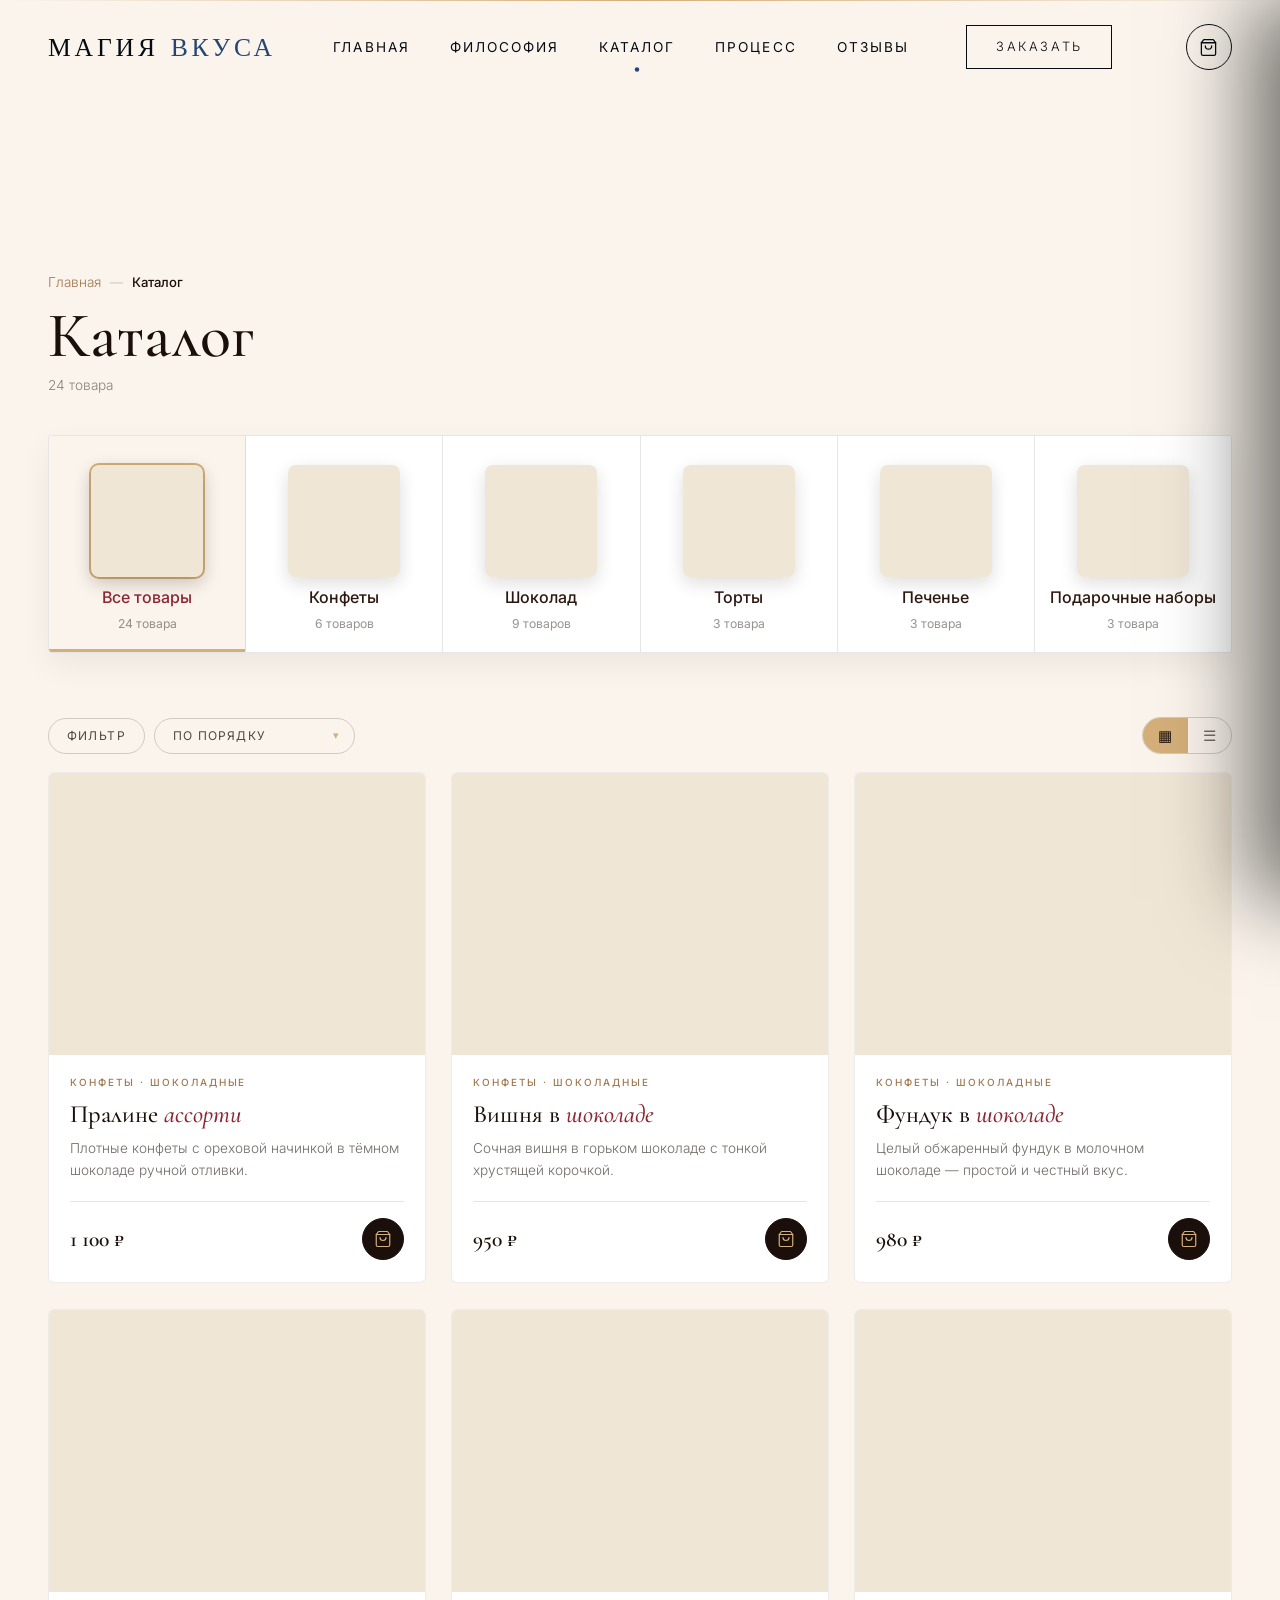
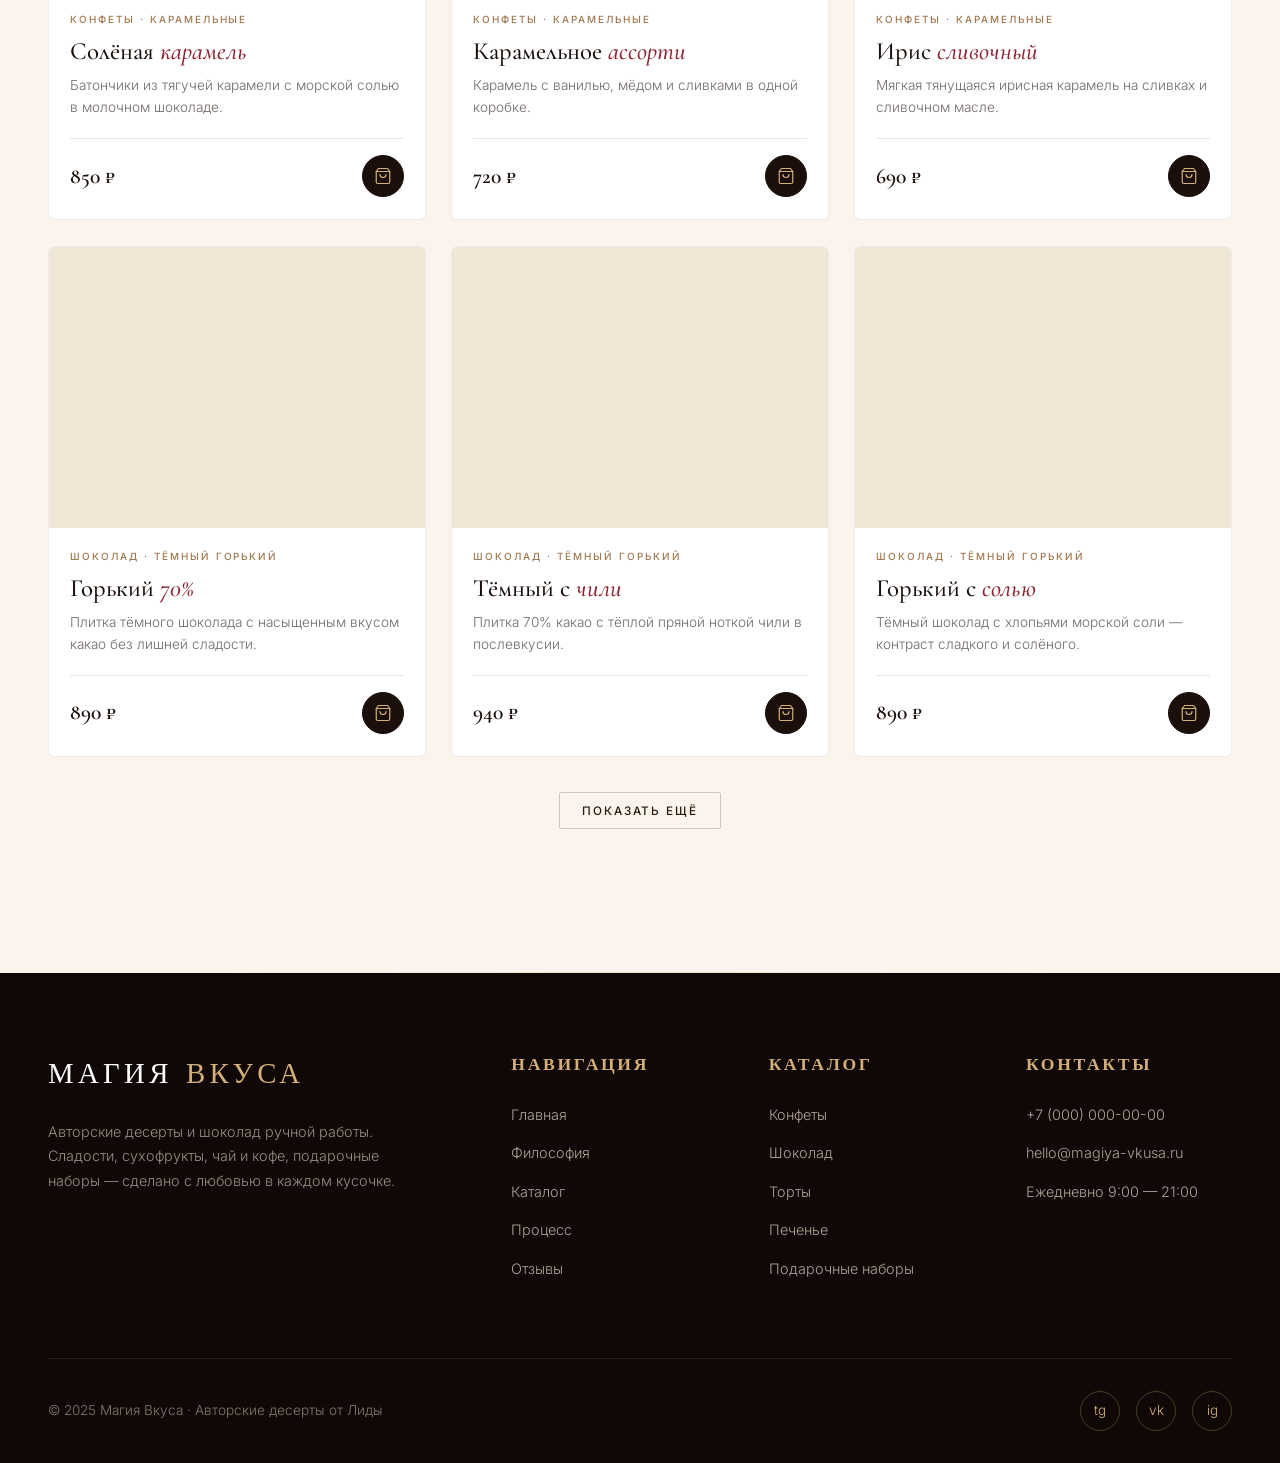
==== commit 2d28d635: "Add files via upload" ====
--- a/catalog.html
+++ b/catalog.html
@@ -931,151 +931,113 @@
             gap: clamp(1rem, 2vw, 2rem);
         }
 
+        /* Карточка товара: фото сверху, описание и цена — под фото */
         .dessert-card {
             position: relative;
+            display: flex;
+            flex-direction: column;
             overflow: hidden;
-            cursor: pointer;
-            background: var(--chocolate-soft);
-            transition: all var(--transition-slower);
-            border-radius: 4px;
+            grid-column: span 4;
+            background: var(--white);
+            border: 1px solid rgba(26, 15, 10, 0.08);
+            border-radius: 6px;
+            transition: transform var(--transition-base), box-shadow var(--transition-base);
         }
 
         .dessert-card:hover {
-            transform: translateY(-8px);
-            box-shadow: 0 30px 60px rgba(0, 0, 0, 0.4);
-        }
-
-        /* Ровная сетка 3 в ряд: раскладка не ломается при фильтрации
-           по разделам и подразделам */
-        .dessert-card {
-            grid-column: span 4;
-            aspect-ratio: 4/5;
+            transform: translateY(-5px);
+            box-shadow: 0 20px 45px rgba(26, 15, 10, 0.16);
         }
 
         .dessert-card.is-hidden {
             display: none;
         }
 
+        /* Фото задаётся inline-переменной --card-img */
         .dessert-image {
-            position: absolute;
-            inset: 0;
+            position: relative;
+            width: 100%;
+            aspect-ratio: 4/3;
+            flex-shrink: 0;
+            background-color: var(--cream-dark);
             background-size: cover;
             background-position: center;
             background-image: var(--card-img, linear-gradient(135deg, var(--chocolate-light), var(--berry-deep)));
-            transition: transform 1s cubic-bezier(0.4, 0, 0.2, 1);
+            transition: transform 0.7s cubic-bezier(0.4, 0, 0.2, 1);
         }
 
         .dessert-card:hover .dessert-image {
-            transform: scale(1.1);
-        }
-
-        /* Фото задаётся индивидуально через inline-переменную --card-img:
-           карточки можно свободно добавлять и фильтровать */
-
-        /* Затемнение под текстом: градиент плотнее и начинается выше,
-           иначе светлые фото «съедают» подписи карточек */
+            transform: scale(1.04);
+        }
+
+        /* Раньше текст лежал поверх фото — теперь он под ним */
         .dessert-overlay {
-            position: absolute;
-            inset: 0;
-            background: linear-gradient(180deg,
-                rgba(26, 15, 10, 0) 0%,
-                rgba(26, 15, 10, 0.1) 26%,
-                rgba(26, 15, 10, 0.36) 46%,
-                rgba(26, 15, 10, 0.72) 64%,
-                rgba(26, 15, 10, 0.91) 80%,
-                rgba(26, 15, 10, 0.98) 100%);
-            transition: background var(--transition-base);
-        }
-
-        .dessert-card:hover .dessert-overlay {
-            background: linear-gradient(180deg,
-                rgba(26, 15, 10, 0.08) 0%,
-                rgba(26, 15, 10, 0.22) 26%,
-                rgba(26, 15, 10, 0.5) 46%,
-                rgba(26, 15, 10, 0.8) 64%,
-                rgba(26, 15, 10, 0.95) 80%,
-                rgba(26, 15, 10, 1) 100%);
+            display: none;
         }
 
         .dessert-content {
-            position: absolute;
-            bottom: 0;
-            left: 0;
-            right: 0;
-            padding: clamp(1.5rem, 3vw, 2.5rem);
-            z-index: 2;
-            color: var(--cream);
-        }
-
-        /* Тень под текстом — страховка на светлых участках фото */
-        .dessert-category,
-        .dessert-name,
-        .dessert-desc,
-        .dessert-price {
-            text-shadow: 0 1px 3px rgba(26, 15, 10, 0.9),
-                         0 3px 16px rgba(26, 15, 10, 0.75);
+            display: flex;
+            flex-direction: column;
+            flex: 1;
+            padding: 1.3rem 1.3rem 1.4rem;
+            color: var(--chocolate);
         }
 
         .dessert-category {
-            font-size: clamp(0.6rem, 1.5vw, 0.75rem);
-            letter-spacing: 0.25em;
+            font-size: 0.62rem;
+            letter-spacing: 0.2em;
             text-transform: uppercase;
-            color: var(--gold);
-            margin-bottom: 0.8rem;
+            color: var(--caramel-dark);
+            margin-bottom: 0.55rem;
             font-weight: 500;
         }
 
         .dessert-name {
             font-family: 'Cormorant Garamond', serif;
-            font-size: clamp(1.3rem, 3vw, 2rem);
-            font-weight: 400;
-            margin-bottom: 0.5rem;
-            line-height: 1.1;
+            font-size: clamp(1.2rem, 2.2vw, 1.55rem);
+            font-weight: 500;
+            margin-bottom: 0.6rem;
+            line-height: 1.15;
+            color: var(--chocolate);
         }
 
         .dessert-name em {
             font-style: italic;
-            color: var(--pink-soft);
-        }
-
+            color: var(--berry);
+        }
+
+        /* Описание видно всегда: оно под фото, а не по наведению */
         .dessert-desc {
-            font-size: clamp(0.8rem, 1.5vw, 0.9rem);
-            color: rgba(245, 230, 211, 0.92);
-            margin-bottom: 1.5rem;
+            font-size: 0.85rem;
             line-height: 1.6;
-            max-height: 0;
-            overflow: hidden;
-            transition: max-height var(--transition-slow), opacity var(--transition-slow);
-            opacity: 0;
-        }
-
-        .dessert-card:hover .dessert-desc {
-            max-height: 100px;
-            opacity: 1;
+            color: rgba(26, 15, 10, 0.62);
+            margin-bottom: 1.2rem;
         }
 
         .dessert-meta {
             display: flex;
             justify-content: space-between;
             align-items: center;
-            padding-top: 1.5rem;
-            border-top: 1px solid rgba(212, 175, 122, 0.3);
+            gap: 1rem;
+            margin-top: auto;
+            padding-top: 1rem;
+            border-top: 1px solid rgba(26, 15, 10, 0.1);
         }
 
         .dessert-price {
             font-family: 'Cormorant Garamond', serif;
-            font-size: clamp(1.1rem, 2.5vw, 1.5rem);
-            color: var(--gold);
-            font-weight: 500;
+            font-size: clamp(1.1rem, 2vw, 1.35rem);
+            color: var(--chocolate);
+            font-weight: 600;
         }
 
         .dessert-arrow {
-            width: 44px;
-            height: 44px;
+            width: 42px;
+            height: 42px;
             padding: 0;
-            border: 1px solid var(--gold);
+            border: 1px solid var(--chocolate);
             border-radius: 50%;
-            background: rgba(26, 15, 10, 0.35);
+            background: var(--chocolate);
             display: flex;
             align-items: center;
             justify-content: center;
@@ -1085,19 +1047,20 @@
         }
 
         .dessert-arrow svg {
-            width: 19px;
-            height: 19px;
+            width: 18px;
+            height: 18px;
             display: block;
         }
 
         .dessert-card:hover .dessert-arrow {
             background: var(--gold);
+            border-color: var(--gold);
             color: var(--chocolate);
-            transform: scale(1.08);
         }
 
         .dessert-arrow.is-added {
             background: var(--gold);
+            border-color: var(--gold);
             color: var(--chocolate);
         }
 
@@ -2027,50 +1990,28 @@
             display: none;
         }
 
-        /* ============ CATALOG: вид списком ============ */
+        /* ============ ВИД СПИСКОМ ============ */
         .collection-grid.is-list {
             gap: 1rem;
         }
 
         .collection-grid.is-list .dessert-card {
             grid-column: span 12;
-            aspect-ratio: auto;
-            min-height: 150px;
-            display: grid;
-            grid-template-columns: clamp(130px, 18vw, 200px) 1fr;
-        }
-
-        .collection-grid.is-list .dessert-card:hover {
-            transform: translateY(-4px);
+            flex-direction: row;
+            align-items: stretch;
         }
 
         .collection-grid.is-list .dessert-image {
-            position: static;
-            width: 100%;
-            height: 100%;
-            min-height: 150px;
+            width: clamp(150px, 22vw, 240px);
+            aspect-ratio: 1;
         }
 
         .collection-grid.is-list .dessert-card:hover .dessert-image {
             transform: none;
         }
 
-        .collection-grid.is-list .dessert-overlay {
-            display: none;
-        }
-
         .collection-grid.is-list .dessert-content {
-            position: static;
-            display: flex;
-            flex-direction: column;
-            justify-content: center;
             padding: 1.2rem 1.5rem;
-        }
-
-        .collection-grid.is-list .dessert-desc {
-            max-height: none;
-            opacity: 1;
-            margin-bottom: 1.1rem;
         }
 
         /* ============ CART: кнопка в шапке ============ */
@@ -2851,7 +2792,6 @@
 
             .dessert-card {
                 grid-column: span 12;
-                aspect-ratio: 4/3;
             }
 
             .hero-scroll-cue {
@@ -2954,7 +2894,11 @@
         }
     
 
-        /* ============ CATALOG PAGE ============ */
+        /* ============ СТРАНИЦА КАТАЛОГА — светлая, как в референсе ============ */
+        .collection-page {
+            background: var(--cream);
+        }
+
         .catalog-page-head {
             max-width: 1400px;
             margin: 0 auto clamp(1.6rem, 3vw, 2.4rem);
@@ -2965,43 +2909,133 @@
             margin-bottom: 0.4rem;
         }
 
-        .catalog-page-head .catalog-crumbs a,
-        .catalog-page-head .catalog-crumbs button {
-            font-size: 0.85rem;
-            color: rgba(212, 175, 122, 0.95);
-            text-decoration: none;
-        }
-
-        .catalog-page-head .catalog-crumbs a:hover,
-        .catalog-page-head .catalog-crumbs button:hover {
-            color: var(--gold);
-        }
-
-        .catalog-page-head .catalog-crumbs .crumb-sep {
-            color: rgba(245, 230, 211, 0.3);
-        }
-
-        .catalog-page-head .catalog-crumbs .crumb-current {
-            color: var(--cream);
-        }
-
         .catalog-page-title {
             font-family: 'Cormorant Garamond', serif;
             font-size: clamp(2.4rem, 6vw, 4rem);
-            font-weight: 400;
+            font-weight: 500;
             line-height: 1.05;
-            color: var(--cream);
+            color: var(--chocolate);
             margin: 0.5rem 0 0.4rem;
         }
 
         .catalog-page-count {
             font-size: 0.85rem;
-            color: rgba(245, 230, 211, 0.55);
+            color: rgba(26, 15, 10, 0.5);
+        }
+
+        .catalog-crumbs a {
+            font-size: 0.85rem;
+            color: var(--caramel-dark);
+            text-decoration: none;
+            transition: color var(--transition-base);
+        }
+
+        .catalog-crumbs a:hover {
+            color: var(--berry);
         }
 
         a.catalog-tile {
             text-decoration: none;
             color: inherit;
+        }
+
+        /* панель, фильтры, кнопки — на светлом фоне */
+        .collection-page .catalog-board {
+            background: var(--white);
+            border-color: rgba(26, 15, 10, 0.1);
+            box-shadow: 0 12px 32px rgba(26, 15, 10, 0.06);
+        }
+
+        .collection-page .catalog-tiles {
+            background: var(--white);
+        }
+
+        .collection-page .catalog-tile {
+            background: var(--white);
+            border-color: rgba(26, 15, 10, 0.1);
+        }
+
+        .collection-page .catalog-tile:hover,
+        .collection-page .catalog-tile.is-active {
+            background: var(--cream);
+        }
+
+        .collection-page .catalog-tool {
+            border-color: rgba(26, 15, 10, 0.18);
+            color: rgba(26, 15, 10, 0.75);
+        }
+
+        .collection-page .catalog-tool:hover {
+            border-color: var(--gold);
+            color: var(--caramel-dark);
+        }
+
+        .collection-page .catalog-tool.is-active {
+            background: var(--gold);
+            border-color: var(--gold);
+            color: var(--chocolate);
+        }
+
+        .collection-page .catalog-select {
+            border-color: rgba(26, 15, 10, 0.18);
+            color: rgba(26, 15, 10, 0.75);
+            color-scheme: light;
+        }
+
+        .collection-page .catalog-select:focus {
+            border-color: var(--gold);
+        }
+
+        .collection-page .catalog-select option {
+            background: var(--white);
+            color: var(--chocolate);
+        }
+
+        .collection-page .catalog-views {
+            border-color: rgba(26, 15, 10, 0.18);
+        }
+
+        .collection-page .catalog-view {
+            color: rgba(26, 15, 10, 0.6);
+        }
+
+        .collection-page .catalog-view.is-active {
+            background: var(--gold);
+            color: var(--chocolate);
+        }
+
+        .collection-page .catalog-filters {
+            background: var(--white);
+            border-color: rgba(26, 15, 10, 0.1);
+        }
+
+        .collection-page .catalog-filter-title {
+            color: var(--caramel-dark);
+        }
+
+        .collection-page .catalog-price input {
+            background: var(--white);
+            border-color: rgba(26, 15, 10, 0.18);
+            color: var(--chocolate);
+            color-scheme: light;
+        }
+
+        .collection-page .catalog-price span {
+            color: rgba(26, 15, 10, 0.4);
+        }
+
+        .collection-page .catalog-btn.ghost {
+            border-color: rgba(26, 15, 10, 0.2);
+            color: var(--chocolate-soft);
+        }
+
+        .collection-page .catalog-btn.ghost:hover {
+            border-color: var(--gold);
+            color: var(--caramel-dark);
+        }
+
+        .collection-page .catalog-nothing {
+            color: rgba(26, 15, 10, 0.5);
         }
 
         .collection-page .catalog-more {
@@ -4711,6 +4745,9 @@
             paintCatalog();
             animateTiles();
             syncHash();
+            /* Раздел открывается как отдельная страница — поднимаемся к его началу */
+            var top = document.getElementById('collection');
+            if (top) top.scrollIntoView({ behavior: 'smooth', block: 'start' });
         }
 
         function setSub(id) {
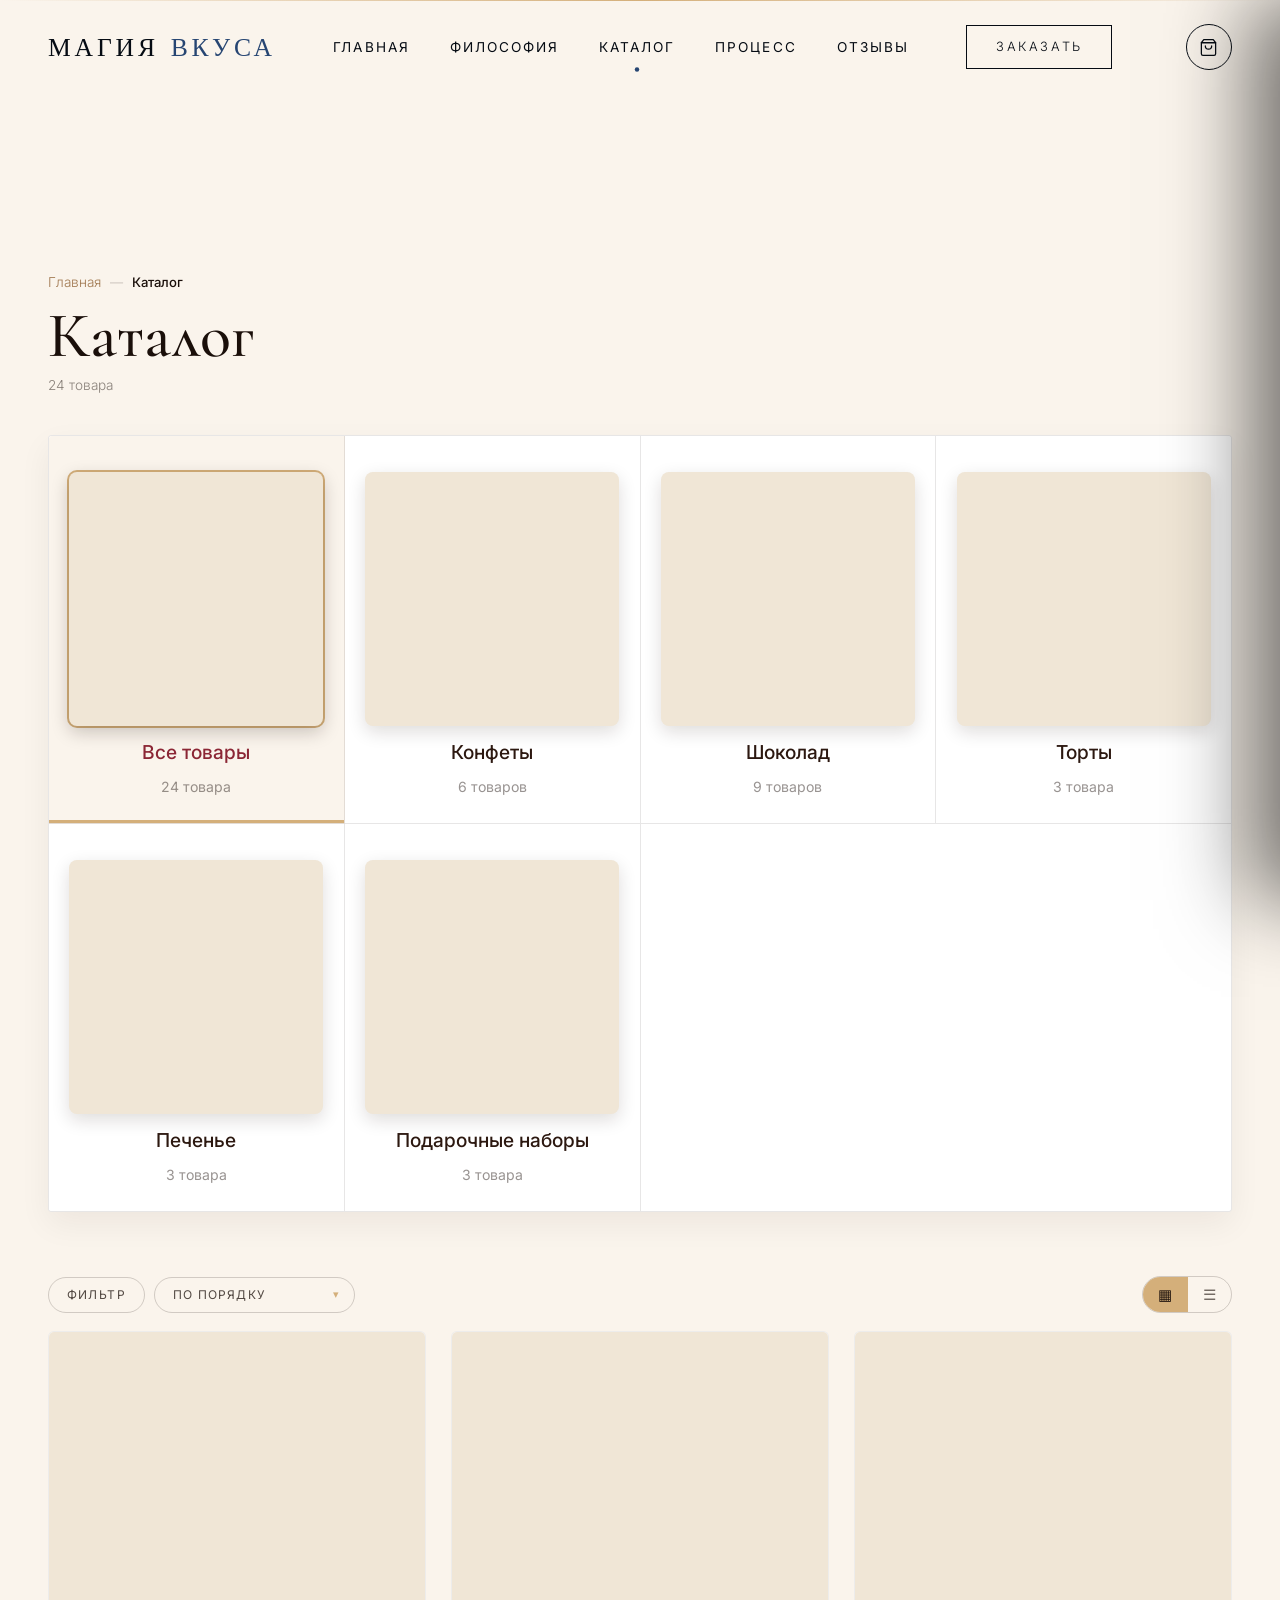
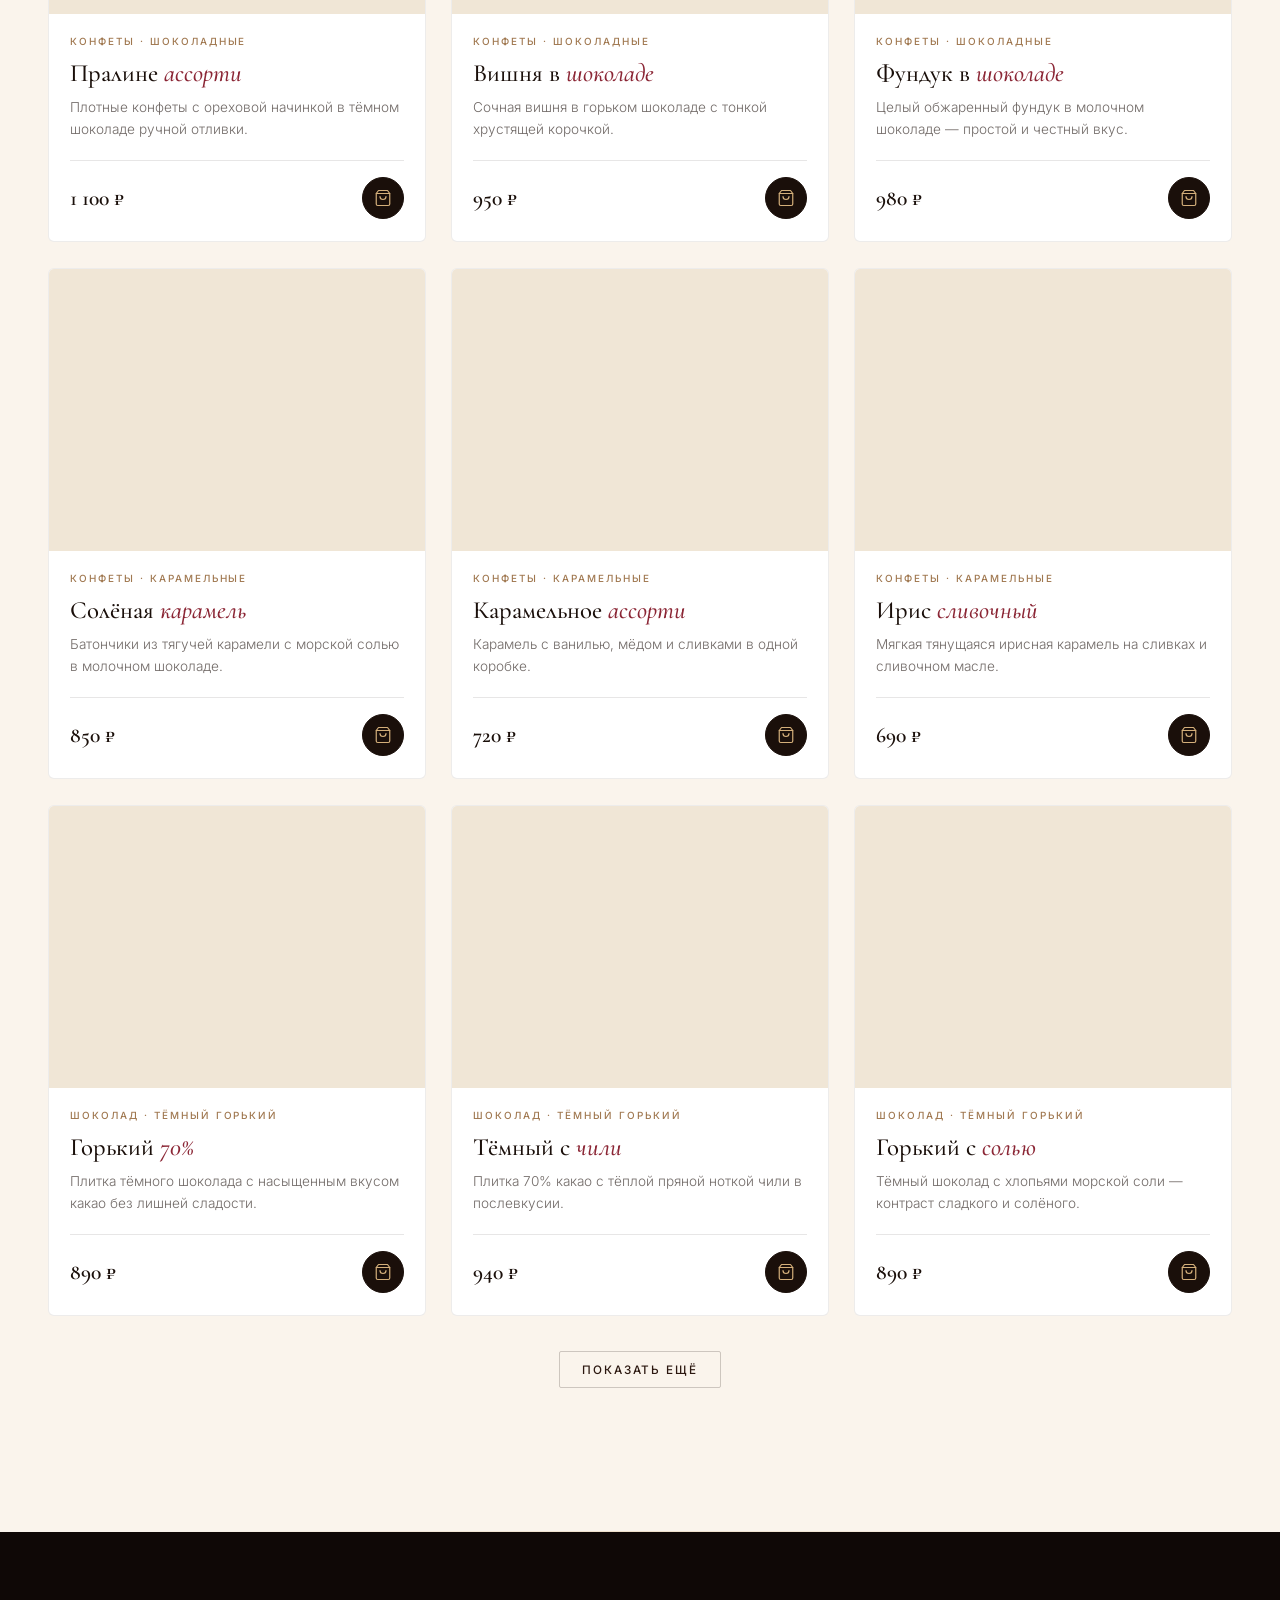
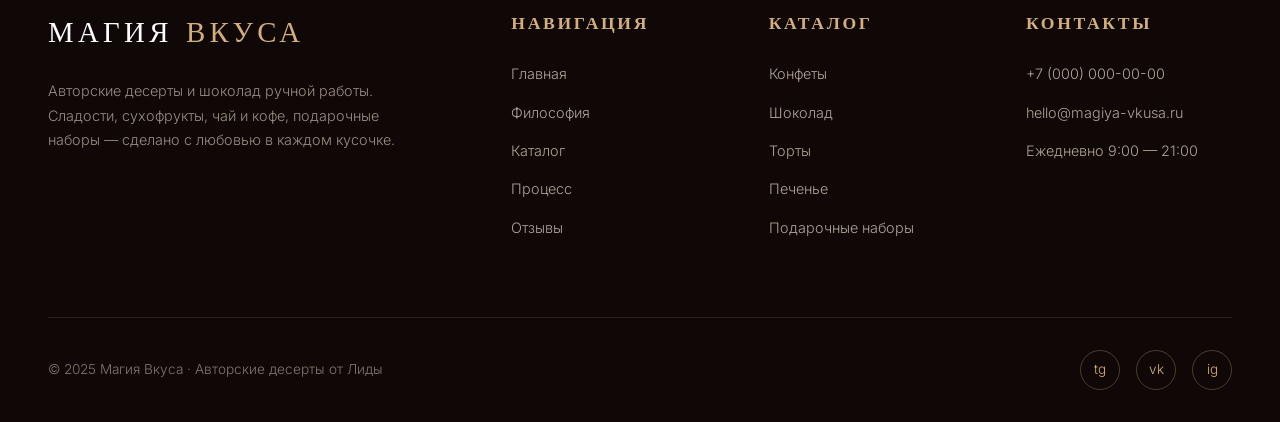
==== commit 341e57b7: "Add files via upload" ====
--- a/catalog.html
+++ b/catalog.html
@@ -860,8 +860,8 @@
             display: flex;
             flex-direction: column;
             align-items: center;
-            gap: 0.6rem;
-            padding: clamp(1.1rem, 2.4vw, 1.8rem) 0.7rem clamp(0.9rem, 2vw, 1.3rem);
+            gap: clamp(0.6rem, 1.1vw, 0.9rem);
+            padding: clamp(1.4rem, 2.8vw, 2.4rem) clamp(0.8rem, 1.6vw, 1.4rem) clamp(1.1rem, 2.2vw, 1.9rem);
             background: var(--cream);
             border-right: 1px solid rgba(212, 175, 122, 0.32);
             border-bottom: 1px solid rgba(212, 175, 122, 0.32);
@@ -874,7 +874,8 @@
         }
 
         .catalog-tile-img {
-            width: clamp(76px, 9vw, 112px);
+            width: 100%;
+            max-width: 300px;
             aspect-ratio: 1;
             border-radius: 8px;
             background-color: var(--cream-dark);
@@ -889,7 +890,7 @@
         }
 
         .catalog-tile-name {
-            font-size: clamp(0.86rem, 1.25vw, 1rem);
+            font-size: clamp(0.95rem, 1.5vw, 1.2rem);
             font-weight: 500;
             line-height: 1.25;
             color: var(--chocolate-soft);
@@ -897,7 +898,7 @@
         }
 
         .catalog-tile-count {
-            font-size: 0.76rem;
+            font-size: clamp(0.76rem, 1.1vw, 0.88rem);
             color: rgba(26, 15, 10, 0.45);
         }
 
@@ -2765,9 +2766,9 @@
                 grid-column: span 6;
             }
 
-            /* Плитки каталога: две колонки, как в мобильном каталоге */
+            /* Плитки каталога: три колонки на планшете */
             .catalog-tiles {
-                grid-template-columns: repeat(2, minmax(0, 1fr));
+                grid-template-columns: repeat(3, minmax(0, 1fr));
             }
 
             .catalog-board-head {
@@ -2808,13 +2809,13 @@
                 grid-template-columns: 1fr;
             }
 
+            .catalog-tiles {
+                grid-template-columns: repeat(2, minmax(0, 1fr));
+            }
+
             .catalog-tile {
-                padding: 1rem 0.5rem 0.9rem;
-                gap: 0.5rem;
-            }
-
-            .catalog-tile-img {
-                width: 84px;
+                padding: 1.1rem 0.6rem 1rem;
+                gap: 0.55rem;
             }
 
             .catalog-crumbs,
@@ -4447,7 +4448,7 @@
                     '</a>';
             }
             tilesBox.innerHTML = out;
-            tilesBox.style.setProperty('--cols', Math.max(1, Math.min(preview.length, 6)));
+            tilesBox.style.setProperty('--cols', Math.max(1, Math.min(preview.length, 4)));
             return;
         }
 
@@ -4646,7 +4647,7 @@
             }
 
             tilesBox.innerHTML = html;
-            tilesBox.style.setProperty('--cols', Math.max(1, Math.min(cols, 6)));
+            tilesBox.style.setProperty('--cols', Math.max(1, Math.min(cols, 4)));
             renderCrumbs(section, found);
         }
 
